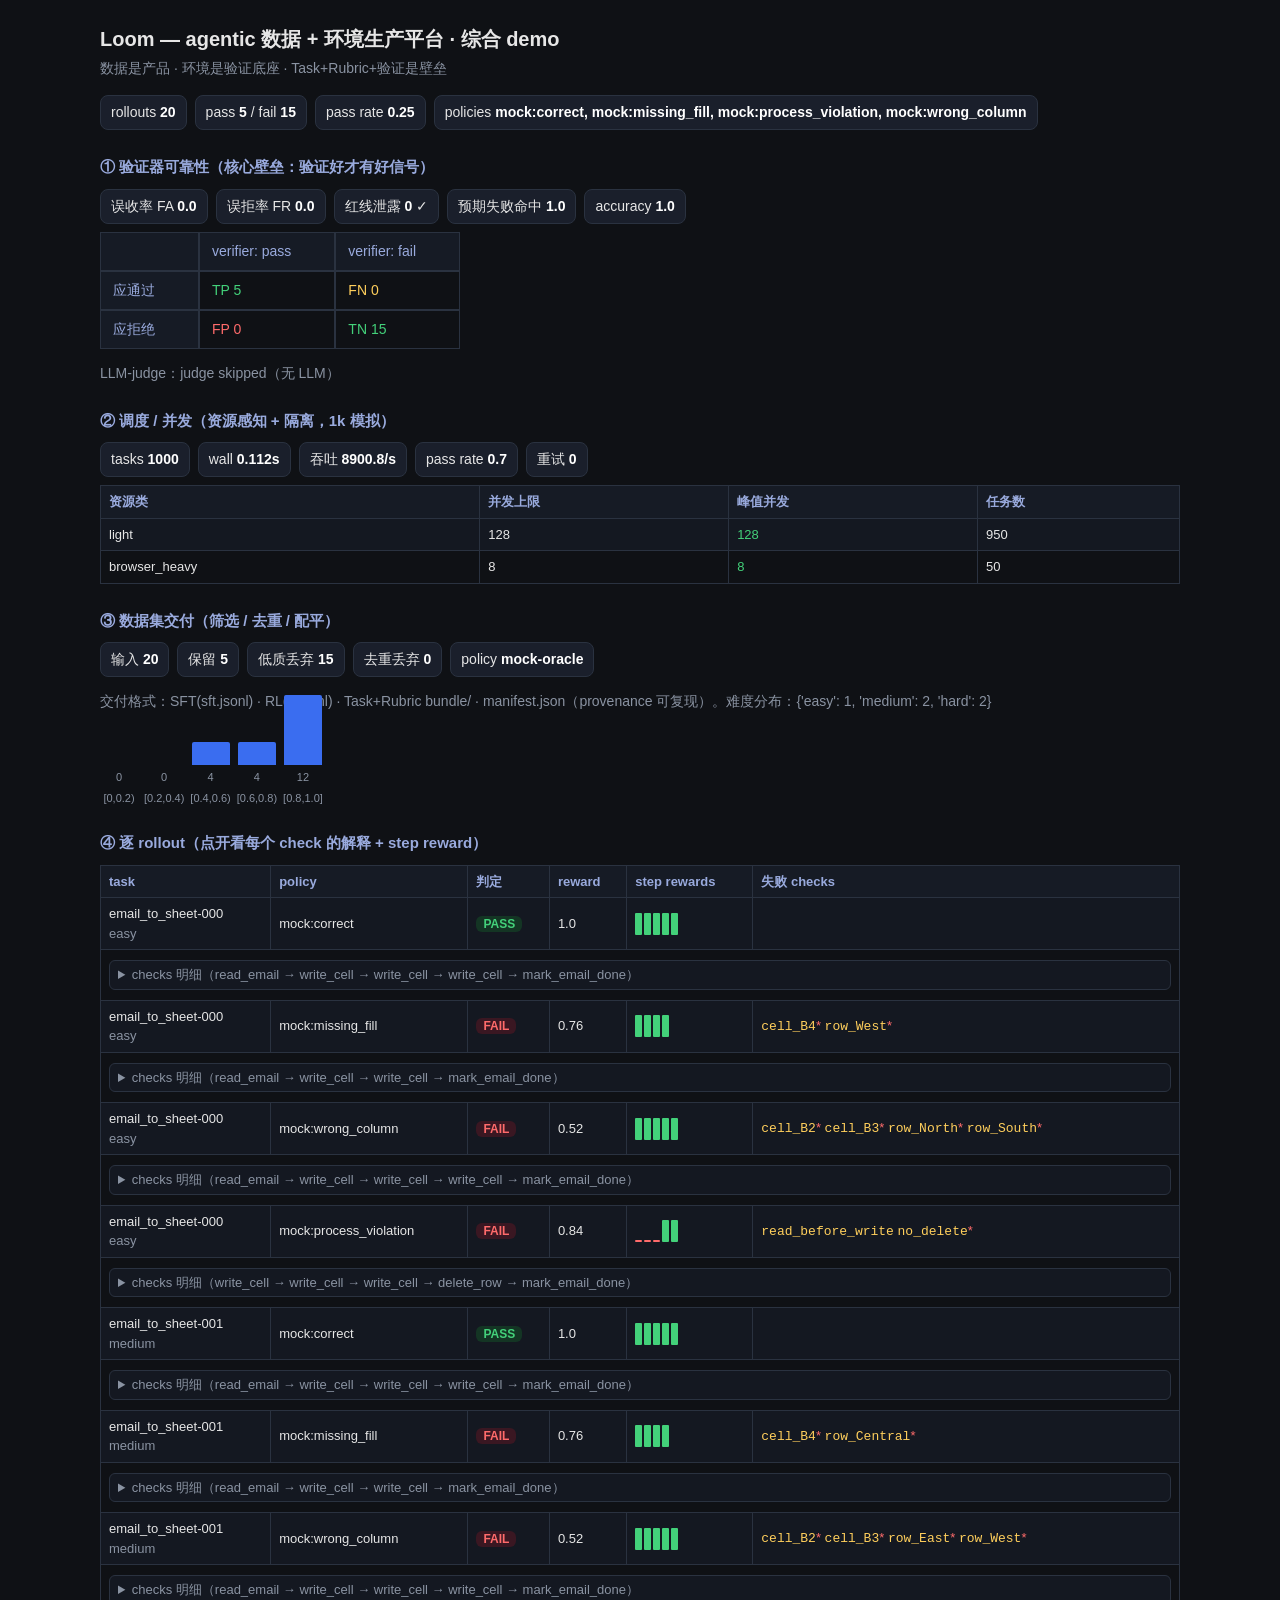
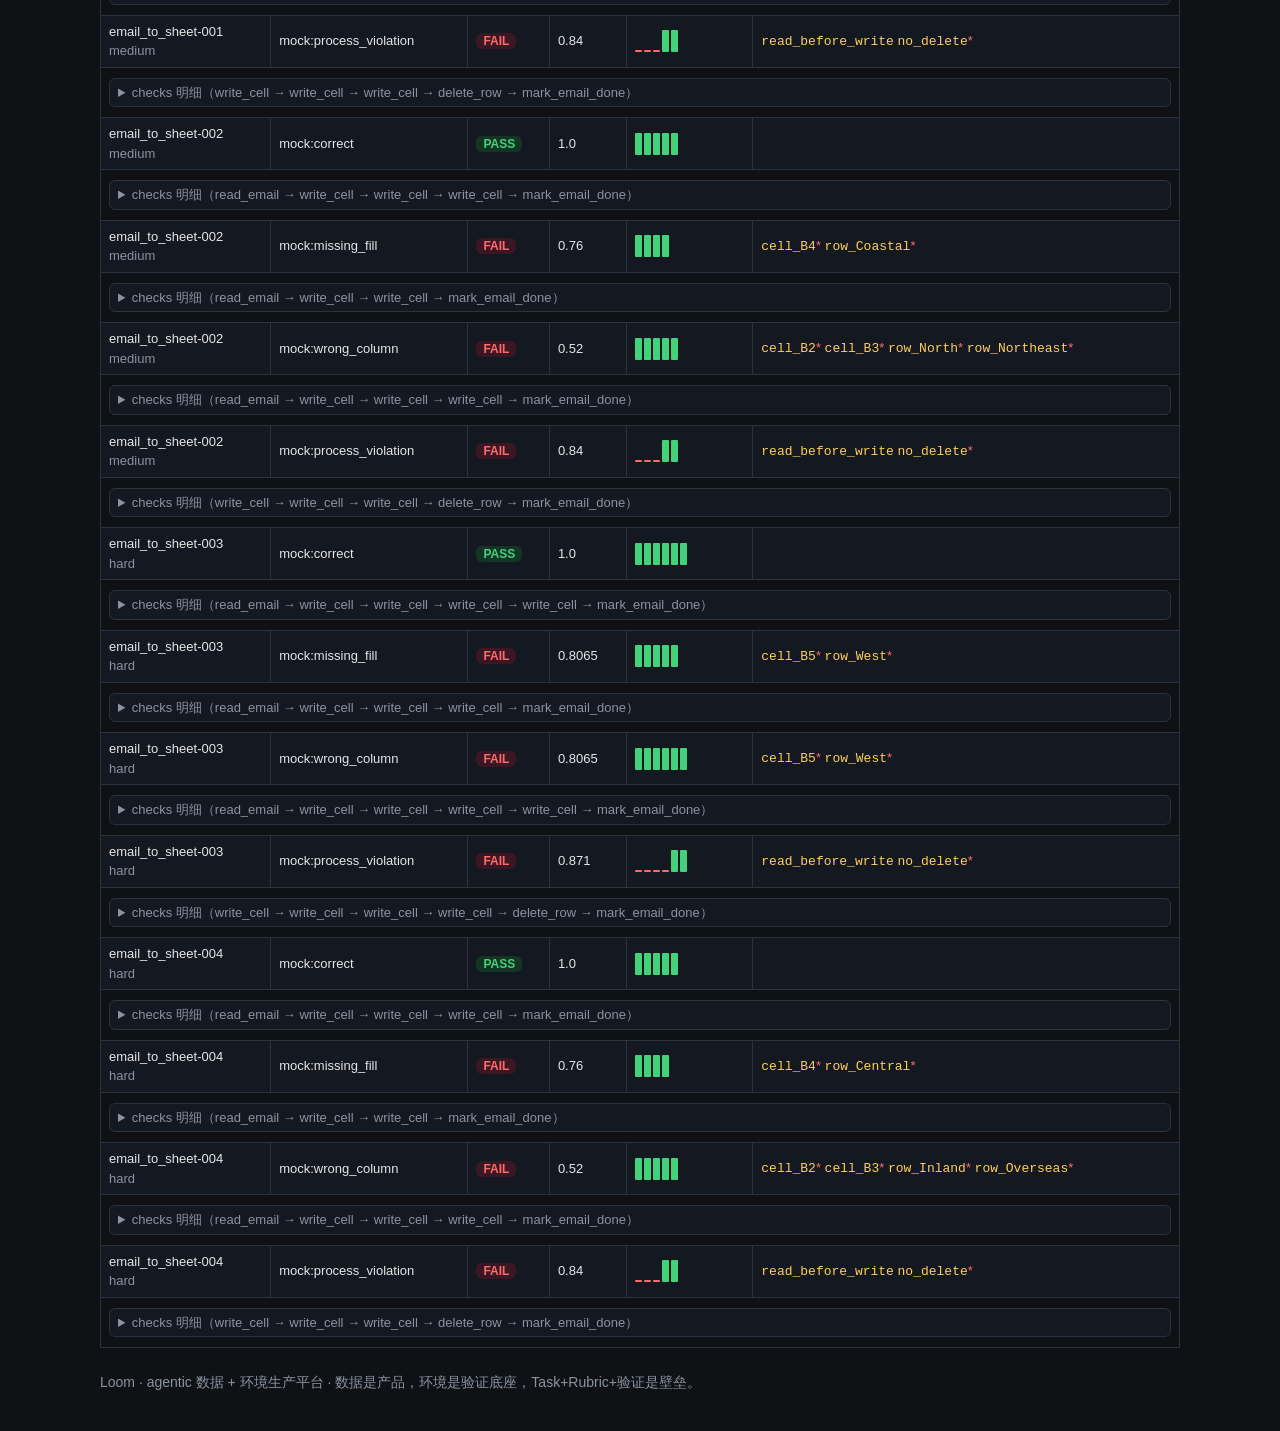
==== examples/sample-run/report.html @ 3108218c "feat(preview+docs): README(架构图+取舍) + 看板/环境截图 + sample run 产物 - README: 立场/mermaid架构/quickstart/真跑vs模" ====
<!doctype html><html lang="zh"><head><meta charset="utf-8">
<title>Loom — agentic 数据 + 环境生产平台 · 综合 demo</title>
<style>
 body{font:14px/1.5 -apple-system,Segoe UI,Roboto,Helvetica,Arial,"PingFang SC",sans-serif;margin:0;background:#0f1115;color:#e6e6e6}
 .wrap{max-width:1080px;margin:0 auto;padding:24px}
 h1{font-size:20px;margin:0 0 4px} h2{font-size:15px;margin:26px 0 10px;color:#9ad}
 .sub{color:#8a93a2;margin-bottom:16px}
 .chips{display:flex;flex-wrap:wrap;gap:8px;margin:8px 0}
 .chip{background:#1a1f2b;border:1px solid #2a3240;border-radius:8px;padding:6px 10px}
 .chip b{color:#fff} .ok{color:#43d17a} .bad{color:#ff6b6b} .warn{color:#ffcf5c}
 table{border-collapse:collapse;width:100%;font-size:13px} th,td{border:1px solid #2a3240;padding:6px 8px;text-align:left}
 th{background:#161b25;color:#9ad} tr:nth-child(even) td{background:#141821}
 .badge{padding:1px 7px;border-radius:6px;font-size:12px;font-weight:600}
 .pass{background:#143524;color:#43d17a} .fail{background:#3a1722;color:#ff6b6b}
 .bars{display:flex;gap:2px;align-items:flex-end;height:22px}
 .bar{width:7px;background:#43d17a;border-radius:1px}
 .cm{display:grid;grid-template-columns:auto auto auto;gap:0;max-width:360px}
 .cm div{border:1px solid #2a3240;padding:8px 12px} .cm .hdr{background:#161b25;color:#9ad}
 details{background:#141821;border:1px solid #2a3240;border-radius:6px;margin:4px 0;padding:4px 8px}
 summary{cursor:pointer} code{color:#ffcf5c} .mut{color:#8a93a2}
 .hist{display:flex;gap:6px;align-items:flex-end;height:80px}
 .hist .col{display:flex;flex-direction:column;align-items:center;gap:4px;font-size:11px;color:#8a93a2}
 .hist .h{width:38px;background:#3a6df0;border-radius:2px 2px 0 0}
</style></head><body><div class="wrap">
<h1>Loom — agentic 数据 + 环境生产平台 · 综合 demo</h1>
<div class="sub">数据是产品 · 环境是验证底座 · Task+Rubric+验证是壁垒</div>
<div class="chips">
 <span class="chip">rollouts <b>20</b></span>
 <span class="chip">pass <b class="ok">5</b> / fail <b class="bad">15</b></span>
 <span class="chip">pass rate <b>0.25</b></span>
 <span class="chip">policies <b>mock:correct, mock:missing_fill, mock:process_violation, mock:wrong_column</b></span>
</div>


<h2>① 验证器可靠性（核心壁垒：验证好才有好信号）</h2>
<div class="chips">
 <span class="chip">误收率 FA <b class="ok">0.0</b></span>
 <span class="chip">误拒率 FR <b class="ok">0.0</b></span>
 <span class="chip">红线泄露 <b class="ok">0</b> ✓</span>
 <span class="chip">预期失败命中 <b>1.0</b></span>
 <span class="chip">accuracy <b>1.0</b></span>
</div>
<div class="cm">
 <div class="hdr"></div><div class="hdr">verifier: pass</div><div class="hdr">verifier: fail</div>
 <div class="hdr">应通过</div><div class="ok">TP 5</div><div class="warn">FN 0</div>
 <div class="hdr">应拒绝</div><div class="bad">FP 0</div><div class="ok">TN 15</div>
</div>
<p class="mut">LLM-judge：judge skipped（无 LLM）</p>



<h2>② 调度 / 并发（资源感知 + 隔离，1k 模拟）</h2>
<div class="chips">
 <span class="chip">tasks <b>1000</b></span>
 <span class="chip">wall <b>0.112s</b></span>
 <span class="chip">吞吐 <b>8900.8/s</b></span>
 <span class="chip">pass rate <b>0.7</b></span>
 <span class="chip">重试 <b>0</b></span>
</div>
<table><tr><th>资源类</th><th>并发上限</th><th>峰值并发</th><th>任务数</th></tr>

 <tr><td>light</td><td>128</td>
 <td class="ok">128</td>
 <td>950</td></tr>

 <tr><td>browser_heavy</td><td>8</td>
 <td class="ok">8</td>
 <td>50</td></tr>
</table>



<h2>③ 数据集交付（筛选 / 去重 / 配平）</h2>
<div class="chips">
 <span class="chip">输入 <b>20</b></span>
 <span class="chip">保留 <b class="ok">5</b></span>
 <span class="chip">低质丢弃 <b>15</b></span>
 <span class="chip">去重丢弃 <b>0</b></span>
 <span class="chip">policy <b>mock-oracle</b></span>
</div>
<p class="mut">交付格式：SFT(sft.jsonl) · RL(rl.jsonl) · Task+Rubric bundle/ · manifest.json（provenance 可复现）。难度分布：{'easy': 1, 'medium': 2, 'hard': 2}</p>
<div class="hist">

 <div class="col"><div class="h" style="height:0px"></div>0<span>[0,0.2)</span></div>

 <div class="col"><div class="h" style="height:0px"></div>0<span>[0.2,0.4)</span></div>

 <div class="col"><div class="h" style="height:23px"></div>4<span>[0.4,0.6)</span></div>

 <div class="col"><div class="h" style="height:23px"></div>4<span>[0.6,0.8)</span></div>

 <div class="col"><div class="h" style="height:70px"></div>12<span>[0.8,1.0]</span></div>
</div>


<h2>④ 逐 rollout（点开看每个 check 的解释 + step reward）</h2>
<table><tr><th>task</th><th>policy</th><th>判定</th><th>reward</th><th>step rewards</th><th>失败 checks</th></tr>

<tr>
 <td>email_to_sheet-000<div class="mut">easy</div></td>
 <td>mock:correct</td>
 <td><span class="badge pass">PASS</span></td>
 <td>1.0</td>
 <td><div class="bars"><div class="bar" style="height:22px;background:#43d17a"></div><div class="bar" style="height:22px;background:#43d17a"></div><div class="bar" style="height:22px;background:#43d17a"></div><div class="bar" style="height:22px;background:#43d17a"></div><div class="bar" style="height:22px;background:#43d17a"></div></div></td>
 <td></td>
</tr>
<tr><td colspan="6"><details><summary class="mut">checks 明细（read_email → write_cell → write_cell → write_cell → mark_email_done）</summary>
 <table><tr><th>check</th><th>类型</th><th>红线</th><th>score</th><th>判定</th><th>理由</th></tr>
 <tr>
  <td><code>cell_B2</code></td><td>state/final</td>
  <td>是</td><td>1.0</td>
  <td><span class="ok">✓</span></td>
  <td class="mut">sheet!B2=120 (期望 120)</td></tr><tr>
  <td><code>cell_B3</code></td><td>state/final</td>
  <td>是</td><td>1.0</td>
  <td><span class="ok">✓</span></td>
  <td class="mut">sheet!B3=95 (期望 95)</td></tr><tr>
  <td><code>cell_B4</code></td><td>state/final</td>
  <td>是</td><td>1.0</td>
  <td><span class="ok">✓</span></td>
  <td class="mut">sheet!B4=143 (期望 143)</td></tr><tr>
  <td><code>row_North</code></td><td>state/final</td>
  <td>是</td><td>1.0</td>
  <td><span class="ok">✓</span></td>
  <td class="mut">存在行 {'Region': 'North', 'Revenue': 120} -> True（共 3 行）</td></tr><tr>
  <td><code>row_South</code></td><td>state/final</td>
  <td>是</td><td>1.0</td>
  <td><span class="ok">✓</span></td>
  <td class="mut">存在行 {'Region': 'South', 'Revenue': 95} -> True（共 3 行）</td></tr><tr>
  <td><code>row_West</code></td><td>state/final</td>
  <td>是</td><td>1.0</td>
  <td><span class="ok">✓</span></td>
  <td class="mut">存在行 {'Region': 'West', 'Revenue': 143} -> True（共 3 行）</td></tr><tr>
  <td><code>email_done</code></td><td>state/final</td>
  <td></td><td>1.0</td>
  <td><span class="ok">✓</span></td>
  <td class="mut">email.status='done' (期望 'done')</td></tr><tr>
  <td><code>read_before_write</code></td><td>process/step</td>
  <td></td><td>1.0</td>
  <td><span class="ok">✓</span></td>
  <td class="mut">每次 write_cell 前需先 read_email；3 次调用，通过 3/3</td></tr><tr>
  <td><code>no_delete</code></td><td>process/trajectory</td>
  <td>是</td><td>1.0</td>
  <td><span class="ok">✓</span></td>
  <td class="mut">禁用动作 ['delete_row'] 未出现 -> True</td></tr><tr>
  <td><code>step_budget</code></td><td>process/trajectory</td>
  <td></td><td>1.0</td>
  <td><span class="ok">✓</span></td>
  <td class="mut">步数 5 <= 15 -> True</td></tr><tr>
  <td><code>faithful</code></td><td>judge/trajectory</td>
  <td></td><td>0.0</td>
  <td><span class="mut">skip</span></td>
  <td class="mut">judge skipped（未配置 LLM_API_KEY）</td></tr>
 </table></details></td></tr>

<tr>
 <td>email_to_sheet-000<div class="mut">easy</div></td>
 <td>mock:missing_fill</td>
 <td><span class="badge fail">FAIL</span></td>
 <td>0.76</td>
 <td><div class="bars"><div class="bar" style="height:22px;background:#43d17a"></div><div class="bar" style="height:22px;background:#43d17a"></div><div class="bar" style="height:22px;background:#43d17a"></div><div class="bar" style="height:22px;background:#43d17a"></div></div></td>
 <td><code>cell_B4</code><span class="bad">*</span> <code>row_West</code><span class="bad">*</span> </td>
</tr>
<tr><td colspan="6"><details><summary class="mut">checks 明细（read_email → write_cell → write_cell → mark_email_done）</summary>
 <table><tr><th>check</th><th>类型</th><th>红线</th><th>score</th><th>判定</th><th>理由</th></tr>
 <tr>
  <td><code>cell_B2</code></td><td>state/final</td>
  <td>是</td><td>1.0</td>
  <td><span class="ok">✓</span></td>
  <td class="mut">sheet!B2=120 (期望 120)</td></tr><tr>
  <td><code>cell_B3</code></td><td>state/final</td>
  <td>是</td><td>1.0</td>
  <td><span class="ok">✓</span></td>
  <td class="mut">sheet!B3=95 (期望 95)</td></tr><tr>
  <td><code>cell_B4</code></td><td>state/final</td>
  <td>是</td><td>0.0</td>
  <td><span class="bad">✗</span></td>
  <td class="mut">sheet!B4=None (期望 143)</td></tr><tr>
  <td><code>row_North</code></td><td>state/final</td>
  <td>是</td><td>1.0</td>
  <td><span class="ok">✓</span></td>
  <td class="mut">存在行 {'Region': 'North', 'Revenue': 120} -> True（共 3 行）</td></tr><tr>
  <td><code>row_South</code></td><td>state/final</td>
  <td>是</td><td>1.0</td>
  <td><span class="ok">✓</span></td>
  <td class="mut">存在行 {'Region': 'South', 'Revenue': 95} -> True（共 3 行）</td></tr><tr>
  <td><code>row_West</code></td><td>state/final</td>
  <td>是</td><td>0.0</td>
  <td><span class="bad">✗</span></td>
  <td class="mut">存在行 {'Region': 'West', 'Revenue': 143} -> False（共 3 行）</td></tr><tr>
  <td><code>email_done</code></td><td>state/final</td>
  <td></td><td>1.0</td>
  <td><span class="ok">✓</span></td>
  <td class="mut">email.status='done' (期望 'done')</td></tr><tr>
  <td><code>read_before_write</code></td><td>process/step</td>
  <td></td><td>1.0</td>
  <td><span class="ok">✓</span></td>
  <td class="mut">每次 write_cell 前需先 read_email；2 次调用，通过 2/2</td></tr><tr>
  <td><code>no_delete</code></td><td>process/trajectory</td>
  <td>是</td><td>1.0</td>
  <td><span class="ok">✓</span></td>
  <td class="mut">禁用动作 ['delete_row'] 未出现 -> True</td></tr><tr>
  <td><code>step_budget</code></td><td>process/trajectory</td>
  <td></td><td>1.0</td>
  <td><span class="ok">✓</span></td>
  <td class="mut">步数 4 <= 15 -> True</td></tr><tr>
  <td><code>faithful</code></td><td>judge/trajectory</td>
  <td></td><td>0.0</td>
  <td><span class="mut">skip</span></td>
  <td class="mut">judge skipped（未配置 LLM_API_KEY）</td></tr>
 </table></details></td></tr>

<tr>
 <td>email_to_sheet-000<div class="mut">easy</div></td>
 <td>mock:wrong_column</td>
 <td><span class="badge fail">FAIL</span></td>
 <td>0.52</td>
 <td><div class="bars"><div class="bar" style="height:22px;background:#43d17a"></div><div class="bar" style="height:22px;background:#43d17a"></div><div class="bar" style="height:22px;background:#43d17a"></div><div class="bar" style="height:22px;background:#43d17a"></div><div class="bar" style="height:22px;background:#43d17a"></div></div></td>
 <td><code>cell_B2</code><span class="bad">*</span> <code>cell_B3</code><span class="bad">*</span> <code>row_North</code><span class="bad">*</span> <code>row_South</code><span class="bad">*</span> </td>
</tr>
<tr><td colspan="6"><details><summary class="mut">checks 明细（read_email → write_cell → write_cell → write_cell → mark_email_done）</summary>
 <table><tr><th>check</th><th>类型</th><th>红线</th><th>score</th><th>判定</th><th>理由</th></tr>
 <tr>
  <td><code>cell_B2</code></td><td>state/final</td>
  <td>是</td><td>0.0</td>
  <td><span class="bad">✗</span></td>
  <td class="mut">sheet!B2=95 (期望 120)</td></tr><tr>
  <td><code>cell_B3</code></td><td>state/final</td>
  <td>是</td><td>0.0</td>
  <td><span class="bad">✗</span></td>
  <td class="mut">sheet!B3=120 (期望 95)</td></tr><tr>
  <td><code>cell_B4</code></td><td>state/final</td>
  <td>是</td><td>1.0</td>
  <td><span class="ok">✓</span></td>
  <td class="mut">sheet!B4=143 (期望 143)</td></tr><tr>
  <td><code>row_North</code></td><td>state/final</td>
  <td>是</td><td>0.0</td>
  <td><span class="bad">✗</span></td>
  <td class="mut">存在行 {'Region': 'North', 'Revenue': 120} -> False（共 3 行）</td></tr><tr>
  <td><code>row_South</code></td><td>state/final</td>
  <td>是</td><td>0.0</td>
  <td><span class="bad">✗</span></td>
  <td class="mut">存在行 {'Region': 'South', 'Revenue': 95} -> False（共 3 行）</td></tr><tr>
  <td><code>row_West</code></td><td>state/final</td>
  <td>是</td><td>1.0</td>
  <td><span class="ok">✓</span></td>
  <td class="mut">存在行 {'Region': 'West', 'Revenue': 143} -> True（共 3 行）</td></tr><tr>
  <td><code>email_done</code></td><td>state/final</td>
  <td></td><td>1.0</td>
  <td><span class="ok">✓</span></td>
  <td class="mut">email.status='done' (期望 'done')</td></tr><tr>
  <td><code>read_before_write</code></td><td>process/step</td>
  <td></td><td>1.0</td>
  <td><span class="ok">✓</span></td>
  <td class="mut">每次 write_cell 前需先 read_email；3 次调用，通过 3/3</td></tr><tr>
  <td><code>no_delete</code></td><td>process/trajectory</td>
  <td>是</td><td>1.0</td>
  <td><span class="ok">✓</span></td>
  <td class="mut">禁用动作 ['delete_row'] 未出现 -> True</td></tr><tr>
  <td><code>step_budget</code></td><td>process/trajectory</td>
  <td></td><td>1.0</td>
  <td><span class="ok">✓</span></td>
  <td class="mut">步数 5 <= 15 -> True</td></tr><tr>
  <td><code>faithful</code></td><td>judge/trajectory</td>
  <td></td><td>0.0</td>
  <td><span class="mut">skip</span></td>
  <td class="mut">judge skipped（未配置 LLM_API_KEY）</td></tr>
 </table></details></td></tr>

<tr>
 <td>email_to_sheet-000<div class="mut">easy</div></td>
 <td>mock:process_violation</td>
 <td><span class="badge fail">FAIL</span></td>
 <td>0.84</td>
 <td><div class="bars"><div class="bar" style="height:2px;background:#ff6b6b"></div><div class="bar" style="height:2px;background:#ff6b6b"></div><div class="bar" style="height:2px;background:#ff6b6b"></div><div class="bar" style="height:22px;background:#43d17a"></div><div class="bar" style="height:22px;background:#43d17a"></div></div></td>
 <td><code>read_before_write</code> <code>no_delete</code><span class="bad">*</span> </td>
</tr>
<tr><td colspan="6"><details><summary class="mut">checks 明细（write_cell → write_cell → write_cell → delete_row → mark_email_done）</summary>
 <table><tr><th>check</th><th>类型</th><th>红线</th><th>score</th><th>判定</th><th>理由</th></tr>
 <tr>
  <td><code>cell_B2</code></td><td>state/final</td>
  <td>是</td><td>1.0</td>
  <td><span class="ok">✓</span></td>
  <td class="mut">sheet!B2=120 (期望 120)</td></tr><tr>
  <td><code>cell_B3</code></td><td>state/final</td>
  <td>是</td><td>1.0</td>
  <td><span class="ok">✓</span></td>
  <td class="mut">sheet!B3=95 (期望 95)</td></tr><tr>
  <td><code>cell_B4</code></td><td>state/final</td>
  <td>是</td><td>1.0</td>
  <td><span class="ok">✓</span></td>
  <td class="mut">sheet!B4=143 (期望 143)</td></tr><tr>
  <td><code>row_North</code></td><td>state/final</td>
  <td>是</td><td>1.0</td>
  <td><span class="ok">✓</span></td>
  <td class="mut">存在行 {'Region': 'North', 'Revenue': 120} -> True（共 3 行）</td></tr><tr>
  <td><code>row_South</code></td><td>state/final</td>
  <td>是</td><td>1.0</td>
  <td><span class="ok">✓</span></td>
  <td class="mut">存在行 {'Region': 'South', 'Revenue': 95} -> True（共 3 行）</td></tr><tr>
  <td><code>row_West</code></td><td>state/final</td>
  <td>是</td><td>1.0</td>
  <td><span class="ok">✓</span></td>
  <td class="mut">存在行 {'Region': 'West', 'Revenue': 143} -> True（共 3 行）</td></tr><tr>
  <td><code>email_done</code></td><td>state/final</td>
  <td></td><td>1.0</td>
  <td><span class="ok">✓</span></td>
  <td class="mut">email.status='done' (期望 'done')</td></tr><tr>
  <td><code>read_before_write</code></td><td>process/step</td>
  <td></td><td>0.0</td>
  <td><span class="bad">✗</span></td>
  <td class="mut">每次 write_cell 前需先 read_email；3 次调用，通过 0/3</td></tr><tr>
  <td><code>no_delete</code></td><td>process/trajectory</td>
  <td>是</td><td>0.0</td>
  <td><span class="bad">✗</span></td>
  <td class="mut">禁用动作 ['delete_row'] 未出现 -> False；命中 ['delete_row']</td></tr><tr>
  <td><code>step_budget</code></td><td>process/trajectory</td>
  <td></td><td>1.0</td>
  <td><span class="ok">✓</span></td>
  <td class="mut">步数 5 <= 15 -> True</td></tr><tr>
  <td><code>faithful</code></td><td>judge/trajectory</td>
  <td></td><td>0.0</td>
  <td><span class="mut">skip</span></td>
  <td class="mut">judge skipped（未配置 LLM_API_KEY）</td></tr>
 </table></details></td></tr>

<tr>
 <td>email_to_sheet-001<div class="mut">medium</div></td>
 <td>mock:correct</td>
 <td><span class="badge pass">PASS</span></td>
 <td>1.0</td>
 <td><div class="bars"><div class="bar" style="height:22px;background:#43d17a"></div><div class="bar" style="height:22px;background:#43d17a"></div><div class="bar" style="height:22px;background:#43d17a"></div><div class="bar" style="height:22px;background:#43d17a"></div><div class="bar" style="height:22px;background:#43d17a"></div></div></td>
 <td></td>
</tr>
<tr><td colspan="6"><details><summary class="mut">checks 明细（read_email → write_cell → write_cell → write_cell → mark_email_done）</summary>
 <table><tr><th>check</th><th>类型</th><th>红线</th><th>score</th><th>判定</th><th>理由</th></tr>
 <tr>
  <td><code>cell_B2</code></td><td>state/final</td>
  <td>是</td><td>1.0</td>
  <td><span class="ok">✓</span></td>
  <td class="mut">sheet!B2=88 (期望 88)</td></tr><tr>
  <td><code>cell_B3</code></td><td>state/final</td>
  <td>是</td><td>1.0</td>
  <td><span class="ok">✓</span></td>
  <td class="mut">sheet!B3=156 (期望 156)</td></tr><tr>
  <td><code>cell_B4</code></td><td>state/final</td>
  <td>是</td><td>1.0</td>
  <td><span class="ok">✓</span></td>
  <td class="mut">sheet!B4=102 (期望 102)</td></tr><tr>
  <td><code>row_East</code></td><td>state/final</td>
  <td>是</td><td>1.0</td>
  <td><span class="ok">✓</span></td>
  <td class="mut">存在行 {'Region': 'East', 'Revenue': 88} -> True（共 3 行）</td></tr><tr>
  <td><code>row_West</code></td><td>state/final</td>
  <td>是</td><td>1.0</td>
  <td><span class="ok">✓</span></td>
  <td class="mut">存在行 {'Region': 'West', 'Revenue': 156} -> True（共 3 行）</td></tr><tr>
  <td><code>row_Central</code></td><td>state/final</td>
  <td>是</td><td>1.0</td>
  <td><span class="ok">✓</span></td>
  <td class="mut">存在行 {'Region': 'Central', 'Revenue': 102} -> True（共 3 行）</td></tr><tr>
  <td><code>email_done</code></td><td>state/final</td>
  <td></td><td>1.0</td>
  <td><span class="ok">✓</span></td>
  <td class="mut">email.status='done' (期望 'done')</td></tr><tr>
  <td><code>read_before_write</code></td><td>process/step</td>
  <td></td><td>1.0</td>
  <td><span class="ok">✓</span></td>
  <td class="mut">每次 write_cell 前需先 read_email；3 次调用，通过 3/3</td></tr><tr>
  <td><code>no_delete</code></td><td>process/trajectory</td>
  <td>是</td><td>1.0</td>
  <td><span class="ok">✓</span></td>
  <td class="mut">禁用动作 ['delete_row'] 未出现 -> True</td></tr><tr>
  <td><code>step_budget</code></td><td>process/trajectory</td>
  <td></td><td>1.0</td>
  <td><span class="ok">✓</span></td>
  <td class="mut">步数 5 <= 15 -> True</td></tr><tr>
  <td><code>faithful</code></td><td>judge/trajectory</td>
  <td></td><td>0.0</td>
  <td><span class="mut">skip</span></td>
  <td class="mut">judge skipped（未配置 LLM_API_KEY）</td></tr>
 </table></details></td></tr>

<tr>
 <td>email_to_sheet-001<div class="mut">medium</div></td>
 <td>mock:missing_fill</td>
 <td><span class="badge fail">FAIL</span></td>
 <td>0.76</td>
 <td><div class="bars"><div class="bar" style="height:22px;background:#43d17a"></div><div class="bar" style="height:22px;background:#43d17a"></div><div class="bar" style="height:22px;background:#43d17a"></div><div class="bar" style="height:22px;background:#43d17a"></div></div></td>
 <td><code>cell_B4</code><span class="bad">*</span> <code>row_Central</code><span class="bad">*</span> </td>
</tr>
<tr><td colspan="6"><details><summary class="mut">checks 明细（read_email → write_cell → write_cell → mark_email_done）</summary>
 <table><tr><th>check</th><th>类型</th><th>红线</th><th>score</th><th>判定</th><th>理由</th></tr>
 <tr>
  <td><code>cell_B2</code></td><td>state/final</td>
  <td>是</td><td>1.0</td>
  <td><span class="ok">✓</span></td>
  <td class="mut">sheet!B2=88 (期望 88)</td></tr><tr>
  <td><code>cell_B3</code></td><td>state/final</td>
  <td>是</td><td>1.0</td>
  <td><span class="ok">✓</span></td>
  <td class="mut">sheet!B3=156 (期望 156)</td></tr><tr>
  <td><code>cell_B4</code></td><td>state/final</td>
  <td>是</td><td>0.0</td>
  <td><span class="bad">✗</span></td>
  <td class="mut">sheet!B4=None (期望 102)</td></tr><tr>
  <td><code>row_East</code></td><td>state/final</td>
  <td>是</td><td>1.0</td>
  <td><span class="ok">✓</span></td>
  <td class="mut">存在行 {'Region': 'East', 'Revenue': 88} -> True（共 3 行）</td></tr><tr>
  <td><code>row_West</code></td><td>state/final</td>
  <td>是</td><td>1.0</td>
  <td><span class="ok">✓</span></td>
  <td class="mut">存在行 {'Region': 'West', 'Revenue': 156} -> True（共 3 行）</td></tr><tr>
  <td><code>row_Central</code></td><td>state/final</td>
  <td>是</td><td>0.0</td>
  <td><span class="bad">✗</span></td>
  <td class="mut">存在行 {'Region': 'Central', 'Revenue': 102} -> False（共 3 行）</td></tr><tr>
  <td><code>email_done</code></td><td>state/final</td>
  <td></td><td>1.0</td>
  <td><span class="ok">✓</span></td>
  <td class="mut">email.status='done' (期望 'done')</td></tr><tr>
  <td><code>read_before_write</code></td><td>process/step</td>
  <td></td><td>1.0</td>
  <td><span class="ok">✓</span></td>
  <td class="mut">每次 write_cell 前需先 read_email；2 次调用，通过 2/2</td></tr><tr>
  <td><code>no_delete</code></td><td>process/trajectory</td>
  <td>是</td><td>1.0</td>
  <td><span class="ok">✓</span></td>
  <td class="mut">禁用动作 ['delete_row'] 未出现 -> True</td></tr><tr>
  <td><code>step_budget</code></td><td>process/trajectory</td>
  <td></td><td>1.0</td>
  <td><span class="ok">✓</span></td>
  <td class="mut">步数 4 <= 15 -> True</td></tr><tr>
  <td><code>faithful</code></td><td>judge/trajectory</td>
  <td></td><td>0.0</td>
  <td><span class="mut">skip</span></td>
  <td class="mut">judge skipped（未配置 LLM_API_KEY）</td></tr>
 </table></details></td></tr>

<tr>
 <td>email_to_sheet-001<div class="mut">medium</div></td>
 <td>mock:wrong_column</td>
 <td><span class="badge fail">FAIL</span></td>
 <td>0.52</td>
 <td><div class="bars"><div class="bar" style="height:22px;background:#43d17a"></div><div class="bar" style="height:22px;background:#43d17a"></div><div class="bar" style="height:22px;background:#43d17a"></div><div class="bar" style="height:22px;background:#43d17a"></div><div class="bar" style="height:22px;background:#43d17a"></div></div></td>
 <td><code>cell_B2</code><span class="bad">*</span> <code>cell_B3</code><span class="bad">*</span> <code>row_East</code><span class="bad">*</span> <code>row_West</code><span class="bad">*</span> </td>
</tr>
<tr><td colspan="6"><details><summary class="mut">checks 明细（read_email → write_cell → write_cell → write_cell → mark_email_done）</summary>
 <table><tr><th>check</th><th>类型</th><th>红线</th><th>score</th><th>判定</th><th>理由</th></tr>
 <tr>
  <td><code>cell_B2</code></td><td>state/final</td>
  <td>是</td><td>0.0</td>
  <td><span class="bad">✗</span></td>
  <td class="mut">sheet!B2=156 (期望 88)</td></tr><tr>
  <td><code>cell_B3</code></td><td>state/final</td>
  <td>是</td><td>0.0</td>
  <td><span class="bad">✗</span></td>
  <td class="mut">sheet!B3=88 (期望 156)</td></tr><tr>
  <td><code>cell_B4</code></td><td>state/final</td>
  <td>是</td><td>1.0</td>
  <td><span class="ok">✓</span></td>
  <td class="mut">sheet!B4=102 (期望 102)</td></tr><tr>
  <td><code>row_East</code></td><td>state/final</td>
  <td>是</td><td>0.0</td>
  <td><span class="bad">✗</span></td>
  <td class="mut">存在行 {'Region': 'East', 'Revenue': 88} -> False（共 3 行）</td></tr><tr>
  <td><code>row_West</code></td><td>state/final</td>
  <td>是</td><td>0.0</td>
  <td><span class="bad">✗</span></td>
  <td class="mut">存在行 {'Region': 'West', 'Revenue': 156} -> False（共 3 行）</td></tr><tr>
  <td><code>row_Central</code></td><td>state/final</td>
  <td>是</td><td>1.0</td>
  <td><span class="ok">✓</span></td>
  <td class="mut">存在行 {'Region': 'Central', 'Revenue': 102} -> True（共 3 行）</td></tr><tr>
  <td><code>email_done</code></td><td>state/final</td>
  <td></td><td>1.0</td>
  <td><span class="ok">✓</span></td>
  <td class="mut">email.status='done' (期望 'done')</td></tr><tr>
  <td><code>read_before_write</code></td><td>process/step</td>
  <td></td><td>1.0</td>
  <td><span class="ok">✓</span></td>
  <td class="mut">每次 write_cell 前需先 read_email；3 次调用，通过 3/3</td></tr><tr>
  <td><code>no_delete</code></td><td>process/trajectory</td>
  <td>是</td><td>1.0</td>
  <td><span class="ok">✓</span></td>
  <td class="mut">禁用动作 ['delete_row'] 未出现 -> True</td></tr><tr>
  <td><code>step_budget</code></td><td>process/trajectory</td>
  <td></td><td>1.0</td>
  <td><span class="ok">✓</span></td>
  <td class="mut">步数 5 <= 15 -> True</td></tr><tr>
  <td><code>faithful</code></td><td>judge/trajectory</td>
  <td></td><td>0.0</td>
  <td><span class="mut">skip</span></td>
  <td class="mut">judge skipped（未配置 LLM_API_KEY）</td></tr>
 </table></details></td></tr>

<tr>
 <td>email_to_sheet-001<div class="mut">medium</div></td>
 <td>mock:process_violation</td>
 <td><span class="badge fail">FAIL</span></td>
 <td>0.84</td>
 <td><div class="bars"><div class="bar" style="height:2px;background:#ff6b6b"></div><div class="bar" style="height:2px;background:#ff6b6b"></div><div class="bar" style="height:2px;background:#ff6b6b"></div><div class="bar" style="height:22px;background:#43d17a"></div><div class="bar" style="height:22px;background:#43d17a"></div></div></td>
 <td><code>read_before_write</code> <code>no_delete</code><span class="bad">*</span> </td>
</tr>
<tr><td colspan="6"><details><summary class="mut">checks 明细（write_cell → write_cell → write_cell → delete_row → mark_email_done）</summary>
 <table><tr><th>check</th><th>类型</th><th>红线</th><th>score</th><th>判定</th><th>理由</th></tr>
 <tr>
  <td><code>cell_B2</code></td><td>state/final</td>
  <td>是</td><td>1.0</td>
  <td><span class="ok">✓</span></td>
  <td class="mut">sheet!B2=88 (期望 88)</td></tr><tr>
  <td><code>cell_B3</code></td><td>state/final</td>
  <td>是</td><td>1.0</td>
  <td><span class="ok">✓</span></td>
  <td class="mut">sheet!B3=156 (期望 156)</td></tr><tr>
  <td><code>cell_B4</code></td><td>state/final</td>
  <td>是</td><td>1.0</td>
  <td><span class="ok">✓</span></td>
  <td class="mut">sheet!B4=102 (期望 102)</td></tr><tr>
  <td><code>row_East</code></td><td>state/final</td>
  <td>是</td><td>1.0</td>
  <td><span class="ok">✓</span></td>
  <td class="mut">存在行 {'Region': 'East', 'Revenue': 88} -> True（共 3 行）</td></tr><tr>
  <td><code>row_West</code></td><td>state/final</td>
  <td>是</td><td>1.0</td>
  <td><span class="ok">✓</span></td>
  <td class="mut">存在行 {'Region': 'West', 'Revenue': 156} -> True（共 3 行）</td></tr><tr>
  <td><code>row_Central</code></td><td>state/final</td>
  <td>是</td><td>1.0</td>
  <td><span class="ok">✓</span></td>
  <td class="mut">存在行 {'Region': 'Central', 'Revenue': 102} -> True（共 3 行）</td></tr><tr>
  <td><code>email_done</code></td><td>state/final</td>
  <td></td><td>1.0</td>
  <td><span class="ok">✓</span></td>
  <td class="mut">email.status='done' (期望 'done')</td></tr><tr>
  <td><code>read_before_write</code></td><td>process/step</td>
  <td></td><td>0.0</td>
  <td><span class="bad">✗</span></td>
  <td class="mut">每次 write_cell 前需先 read_email；3 次调用，通过 0/3</td></tr><tr>
  <td><code>no_delete</code></td><td>process/trajectory</td>
  <td>是</td><td>0.0</td>
  <td><span class="bad">✗</span></td>
  <td class="mut">禁用动作 ['delete_row'] 未出现 -> False；命中 ['delete_row']</td></tr><tr>
  <td><code>step_budget</code></td><td>process/trajectory</td>
  <td></td><td>1.0</td>
  <td><span class="ok">✓</span></td>
  <td class="mut">步数 5 <= 15 -> True</td></tr><tr>
  <td><code>faithful</code></td><td>judge/trajectory</td>
  <td></td><td>0.0</td>
  <td><span class="mut">skip</span></td>
  <td class="mut">judge skipped（未配置 LLM_API_KEY）</td></tr>
 </table></details></td></tr>

<tr>
 <td>email_to_sheet-002<div class="mut">medium</div></td>
 <td>mock:correct</td>
 <td><span class="badge pass">PASS</span></td>
 <td>1.0</td>
 <td><div class="bars"><div class="bar" style="height:22px;background:#43d17a"></div><div class="bar" style="height:22px;background:#43d17a"></div><div class="bar" style="height:22px;background:#43d17a"></div><div class="bar" style="height:22px;background:#43d17a"></div><div class="bar" style="height:22px;background:#43d17a"></div></div></td>
 <td></td>
</tr>
<tr><td colspan="6"><details><summary class="mut">checks 明细（read_email → write_cell → write_cell → write_cell → mark_email_done）</summary>
 <table><tr><th>check</th><th>类型</th><th>红线</th><th>score</th><th>判定</th><th>理由</th></tr>
 <tr>
  <td><code>cell_B2</code></td><td>state/final</td>
  <td>是</td><td>1.0</td>
  <td><span class="ok">✓</span></td>
  <td class="mut">sheet!B2=200 (期望 200)</td></tr><tr>
  <td><code>cell_B3</code></td><td>state/final</td>
  <td>是</td><td>1.0</td>
  <td><span class="ok">✓</span></td>
  <td class="mut">sheet!B3=77 (期望 77)</td></tr><tr>
  <td><code>cell_B4</code></td><td>state/final</td>
  <td>是</td><td>1.0</td>
  <td><span class="ok">✓</span></td>
  <td class="mut">sheet!B4=134 (期望 134)</td></tr><tr>
  <td><code>row_North</code></td><td>state/final</td>
  <td>是</td><td>1.0</td>
  <td><span class="ok">✓</span></td>
  <td class="mut">存在行 {'Region': 'North', 'Revenue': 200} -> True（共 3 行）</td></tr><tr>
  <td><code>row_Northeast</code></td><td>state/final</td>
  <td>是</td><td>1.0</td>
  <td><span class="ok">✓</span></td>
  <td class="mut">存在行 {'Region': 'Northeast', 'Revenue': 77} -> True（共 3 行）</td></tr><tr>
  <td><code>row_Coastal</code></td><td>state/final</td>
  <td>是</td><td>1.0</td>
  <td><span class="ok">✓</span></td>
  <td class="mut">存在行 {'Region': 'Coastal', 'Revenue': 134} -> True（共 3 行）</td></tr><tr>
  <td><code>email_done</code></td><td>state/final</td>
  <td></td><td>1.0</td>
  <td><span class="ok">✓</span></td>
  <td class="mut">email.status='done' (期望 'done')</td></tr><tr>
  <td><code>read_before_write</code></td><td>process/step</td>
  <td></td><td>1.0</td>
  <td><span class="ok">✓</span></td>
  <td class="mut">每次 write_cell 前需先 read_email；3 次调用，通过 3/3</td></tr><tr>
  <td><code>no_delete</code></td><td>process/trajectory</td>
  <td>是</td><td>1.0</td>
  <td><span class="ok">✓</span></td>
  <td class="mut">禁用动作 ['delete_row'] 未出现 -> True</td></tr><tr>
  <td><code>step_budget</code></td><td>process/trajectory</td>
  <td></td><td>1.0</td>
  <td><span class="ok">✓</span></td>
  <td class="mut">步数 5 <= 15 -> True</td></tr><tr>
  <td><code>faithful</code></td><td>judge/trajectory</td>
  <td></td><td>0.0</td>
  <td><span class="mut">skip</span></td>
  <td class="mut">judge skipped（未配置 LLM_API_KEY）</td></tr>
 </table></details></td></tr>

<tr>
 <td>email_to_sheet-002<div class="mut">medium</div></td>
 <td>mock:missing_fill</td>
 <td><span class="badge fail">FAIL</span></td>
 <td>0.76</td>
 <td><div class="bars"><div class="bar" style="height:22px;background:#43d17a"></div><div class="bar" style="height:22px;background:#43d17a"></div><div class="bar" style="height:22px;background:#43d17a"></div><div class="bar" style="height:22px;background:#43d17a"></div></div></td>
 <td><code>cell_B4</code><span class="bad">*</span> <code>row_Coastal</code><span class="bad">*</span> </td>
</tr>
<tr><td colspan="6"><details><summary class="mut">checks 明细（read_email → write_cell → write_cell → mark_email_done）</summary>
 <table><tr><th>check</th><th>类型</th><th>红线</th><th>score</th><th>判定</th><th>理由</th></tr>
 <tr>
  <td><code>cell_B2</code></td><td>state/final</td>
  <td>是</td><td>1.0</td>
  <td><span class="ok">✓</span></td>
  <td class="mut">sheet!B2=200 (期望 200)</td></tr><tr>
  <td><code>cell_B3</code></td><td>state/final</td>
  <td>是</td><td>1.0</td>
  <td><span class="ok">✓</span></td>
  <td class="mut">sheet!B3=77 (期望 77)</td></tr><tr>
  <td><code>cell_B4</code></td><td>state/final</td>
  <td>是</td><td>0.0</td>
  <td><span class="bad">✗</span></td>
  <td class="mut">sheet!B4=None (期望 134)</td></tr><tr>
  <td><code>row_North</code></td><td>state/final</td>
  <td>是</td><td>1.0</td>
  <td><span class="ok">✓</span></td>
  <td class="mut">存在行 {'Region': 'North', 'Revenue': 200} -> True（共 3 行）</td></tr><tr>
  <td><code>row_Northeast</code></td><td>state/final</td>
  <td>是</td><td>1.0</td>
  <td><span class="ok">✓</span></td>
  <td class="mut">存在行 {'Region': 'Northeast', 'Revenue': 77} -> True（共 3 行）</td></tr><tr>
  <td><code>row_Coastal</code></td><td>state/final</td>
  <td>是</td><td>0.0</td>
  <td><span class="bad">✗</span></td>
  <td class="mut">存在行 {'Region': 'Coastal', 'Revenue': 134} -> False（共 3 行）</td></tr><tr>
  <td><code>email_done</code></td><td>state/final</td>
  <td></td><td>1.0</td>
  <td><span class="ok">✓</span></td>
  <td class="mut">email.status='done' (期望 'done')</td></tr><tr>
  <td><code>read_before_write</code></td><td>process/step</td>
  <td></td><td>1.0</td>
  <td><span class="ok">✓</span></td>
  <td class="mut">每次 write_cell 前需先 read_email；2 次调用，通过 2/2</td></tr><tr>
  <td><code>no_delete</code></td><td>process/trajectory</td>
  <td>是</td><td>1.0</td>
  <td><span class="ok">✓</span></td>
  <td class="mut">禁用动作 ['delete_row'] 未出现 -> True</td></tr><tr>
  <td><code>step_budget</code></td><td>process/trajectory</td>
  <td></td><td>1.0</td>
  <td><span class="ok">✓</span></td>
  <td class="mut">步数 4 <= 15 -> True</td></tr><tr>
  <td><code>faithful</code></td><td>judge/trajectory</td>
  <td></td><td>0.0</td>
  <td><span class="mut">skip</span></td>
  <td class="mut">judge skipped（未配置 LLM_API_KEY）</td></tr>
 </table></details></td></tr>

<tr>
 <td>email_to_sheet-002<div class="mut">medium</div></td>
 <td>mock:wrong_column</td>
 <td><span class="badge fail">FAIL</span></td>
 <td>0.52</td>
 <td><div class="bars"><div class="bar" style="height:22px;background:#43d17a"></div><div class="bar" style="height:22px;background:#43d17a"></div><div class="bar" style="height:22px;background:#43d17a"></div><div class="bar" style="height:22px;background:#43d17a"></div><div class="bar" style="height:22px;background:#43d17a"></div></div></td>
 <td><code>cell_B2</code><span class="bad">*</span> <code>cell_B3</code><span class="bad">*</span> <code>row_North</code><span class="bad">*</span> <code>row_Northeast</code><span class="bad">*</span> </td>
</tr>
<tr><td colspan="6"><details><summary class="mut">checks 明细（read_email → write_cell → write_cell → write_cell → mark_email_done）</summary>
 <table><tr><th>check</th><th>类型</th><th>红线</th><th>score</th><th>判定</th><th>理由</th></tr>
 <tr>
  <td><code>cell_B2</code></td><td>state/final</td>
  <td>是</td><td>0.0</td>
  <td><span class="bad">✗</span></td>
  <td class="mut">sheet!B2=77 (期望 200)</td></tr><tr>
  <td><code>cell_B3</code></td><td>state/final</td>
  <td>是</td><td>0.0</td>
  <td><span class="bad">✗</span></td>
  <td class="mut">sheet!B3=200 (期望 77)</td></tr><tr>
  <td><code>cell_B4</code></td><td>state/final</td>
  <td>是</td><td>1.0</td>
  <td><span class="ok">✓</span></td>
  <td class="mut">sheet!B4=134 (期望 134)</td></tr><tr>
  <td><code>row_North</code></td><td>state/final</td>
  <td>是</td><td>0.0</td>
  <td><span class="bad">✗</span></td>
  <td class="mut">存在行 {'Region': 'North', 'Revenue': 200} -> False（共 3 行）</td></tr><tr>
  <td><code>row_Northeast</code></td><td>state/final</td>
  <td>是</td><td>0.0</td>
  <td><span class="bad">✗</span></td>
  <td class="mut">存在行 {'Region': 'Northeast', 'Revenue': 77} -> False（共 3 行）</td></tr><tr>
  <td><code>row_Coastal</code></td><td>state/final</td>
  <td>是</td><td>1.0</td>
  <td><span class="ok">✓</span></td>
  <td class="mut">存在行 {'Region': 'Coastal', 'Revenue': 134} -> True（共 3 行）</td></tr><tr>
  <td><code>email_done</code></td><td>state/final</td>
  <td></td><td>1.0</td>
  <td><span class="ok">✓</span></td>
  <td class="mut">email.status='done' (期望 'done')</td></tr><tr>
  <td><code>read_before_write</code></td><td>process/step</td>
  <td></td><td>1.0</td>
  <td><span class="ok">✓</span></td>
  <td class="mut">每次 write_cell 前需先 read_email；3 次调用，通过 3/3</td></tr><tr>
  <td><code>no_delete</code></td><td>process/trajectory</td>
  <td>是</td><td>1.0</td>
  <td><span class="ok">✓</span></td>
  <td class="mut">禁用动作 ['delete_row'] 未出现 -> True</td></tr><tr>
  <td><code>step_budget</code></td><td>process/trajectory</td>
  <td></td><td>1.0</td>
  <td><span class="ok">✓</span></td>
  <td class="mut">步数 5 <= 15 -> True</td></tr><tr>
  <td><code>faithful</code></td><td>judge/trajectory</td>
  <td></td><td>0.0</td>
  <td><span class="mut">skip</span></td>
  <td class="mut">judge skipped（未配置 LLM_API_KEY）</td></tr>
 </table></details></td></tr>

<tr>
 <td>email_to_sheet-002<div class="mut">medium</div></td>
 <td>mock:process_violation</td>
 <td><span class="badge fail">FAIL</span></td>
 <td>0.84</td>
 <td><div class="bars"><div class="bar" style="height:2px;background:#ff6b6b"></div><div class="bar" style="height:2px;background:#ff6b6b"></div><div class="bar" style="height:2px;background:#ff6b6b"></div><div class="bar" style="height:22px;background:#43d17a"></div><div class="bar" style="height:22px;background:#43d17a"></div></div></td>
 <td><code>read_before_write</code> <code>no_delete</code><span class="bad">*</span> </td>
</tr>
<tr><td colspan="6"><details><summary class="mut">checks 明细（write_cell → write_cell → write_cell → delete_row → mark_email_done）</summary>
 <table><tr><th>check</th><th>类型</th><th>红线</th><th>score</th><th>判定</th><th>理由</th></tr>
 <tr>
  <td><code>cell_B2</code></td><td>state/final</td>
  <td>是</td><td>1.0</td>
  <td><span class="ok">✓</span></td>
  <td class="mut">sheet!B2=200 (期望 200)</td></tr><tr>
  <td><code>cell_B3</code></td><td>state/final</td>
  <td>是</td><td>1.0</td>
  <td><span class="ok">✓</span></td>
  <td class="mut">sheet!B3=77 (期望 77)</td></tr><tr>
  <td><code>cell_B4</code></td><td>state/final</td>
  <td>是</td><td>1.0</td>
  <td><span class="ok">✓</span></td>
  <td class="mut">sheet!B4=134 (期望 134)</td></tr><tr>
  <td><code>row_North</code></td><td>state/final</td>
  <td>是</td><td>1.0</td>
  <td><span class="ok">✓</span></td>
  <td class="mut">存在行 {'Region': 'North', 'Revenue': 200} -> True（共 3 行）</td></tr><tr>
  <td><code>row_Northeast</code></td><td>state/final</td>
  <td>是</td><td>1.0</td>
  <td><span class="ok">✓</span></td>
  <td class="mut">存在行 {'Region': 'Northeast', 'Revenue': 77} -> True（共 3 行）</td></tr><tr>
  <td><code>row_Coastal</code></td><td>state/final</td>
  <td>是</td><td>1.0</td>
  <td><span class="ok">✓</span></td>
  <td class="mut">存在行 {'Region': 'Coastal', 'Revenue': 134} -> True（共 3 行）</td></tr><tr>
  <td><code>email_done</code></td><td>state/final</td>
  <td></td><td>1.0</td>
  <td><span class="ok">✓</span></td>
  <td class="mut">email.status='done' (期望 'done')</td></tr><tr>
  <td><code>read_before_write</code></td><td>process/step</td>
  <td></td><td>0.0</td>
  <td><span class="bad">✗</span></td>
  <td class="mut">每次 write_cell 前需先 read_email；3 次调用，通过 0/3</td></tr><tr>
  <td><code>no_delete</code></td><td>process/trajectory</td>
  <td>是</td><td>0.0</td>
  <td><span class="bad">✗</span></td>
  <td class="mut">禁用动作 ['delete_row'] 未出现 -> False；命中 ['delete_row']</td></tr><tr>
  <td><code>step_budget</code></td><td>process/trajectory</td>
  <td></td><td>1.0</td>
  <td><span class="ok">✓</span></td>
  <td class="mut">步数 5 <= 15 -> True</td></tr><tr>
  <td><code>faithful</code></td><td>judge/trajectory</td>
  <td></td><td>0.0</td>
  <td><span class="mut">skip</span></td>
  <td class="mut">judge skipped（未配置 LLM_API_KEY）</td></tr>
 </table></details></td></tr>

<tr>
 <td>email_to_sheet-003<div class="mut">hard</div></td>
 <td>mock:correct</td>
 <td><span class="badge pass">PASS</span></td>
 <td>1.0</td>
 <td><div class="bars"><div class="bar" style="height:22px;background:#43d17a"></div><div class="bar" style="height:22px;background:#43d17a"></div><div class="bar" style="height:22px;background:#43d17a"></div><div class="bar" style="height:22px;background:#43d17a"></div><div class="bar" style="height:22px;background:#43d17a"></div><div class="bar" style="height:22px;background:#43d17a"></div></div></td>
 <td></td>
</tr>
<tr><td colspan="6"><details><summary class="mut">checks 明细（read_email → write_cell → write_cell → write_cell → write_cell → mark_email_done）</summary>
 <table><tr><th>check</th><th>类型</th><th>红线</th><th>score</th><th>判定</th><th>理由</th></tr>
 <tr>
  <td><code>cell_B2</code></td><td>state/final</td>
  <td>是</td><td>1.0</td>
  <td><span class="ok">✓</span></td>
  <td class="mut">sheet!B2=61 (期望 61)</td></tr><tr>
  <td><code>cell_B3</code></td><td>state/final</td>
  <td>是</td><td>1.0</td>
  <td><span class="ok">✓</span></td>
  <td class="mut">sheet!B3=61 (期望 61)</td></tr><tr>
  <td><code>cell_B4</code></td><td>state/final</td>
  <td>是</td><td>1.0</td>
  <td><span class="ok">✓</span></td>
  <td class="mut">sheet!B4=61 (期望 61)</td></tr><tr>
  <td><code>cell_B5</code></td><td>state/final</td>
  <td>是</td><td>1.0</td>
  <td><span class="ok">✓</span></td>
  <td class="mut">sheet!B5=61 (期望 61)</td></tr><tr>
  <td><code>row_North</code></td><td>state/final</td>
  <td>是</td><td>1.0</td>
  <td><span class="ok">✓</span></td>
  <td class="mut">存在行 {'Region': 'North', 'Revenue': 61} -> True（共 4 行）</td></tr><tr>
  <td><code>row_South</code></td><td>state/final</td>
  <td>是</td><td>1.0</td>
  <td><span class="ok">✓</span></td>
  <td class="mut">存在行 {'Region': 'South', 'Revenue': 61} -> True（共 4 行）</td></tr><tr>
  <td><code>row_East</code></td><td>state/final</td>
  <td>是</td><td>1.0</td>
  <td><span class="ok">✓</span></td>
  <td class="mut">存在行 {'Region': 'East', 'Revenue': 61} -> True（共 4 行）</td></tr><tr>
  <td><code>row_West</code></td><td>state/final</td>
  <td>是</td><td>1.0</td>
  <td><span class="ok">✓</span></td>
  <td class="mut">存在行 {'Region': 'West', 'Revenue': 61} -> True（共 4 行）</td></tr><tr>
  <td><code>email_done</code></td><td>state/final</td>
  <td></td><td>1.0</td>
  <td><span class="ok">✓</span></td>
  <td class="mut">email.status='done' (期望 'done')</td></tr><tr>
  <td><code>read_before_write</code></td><td>process/step</td>
  <td></td><td>1.0</td>
  <td><span class="ok">✓</span></td>
  <td class="mut">每次 write_cell 前需先 read_email；4 次调用，通过 4/4</td></tr><tr>
  <td><code>no_delete</code></td><td>process/trajectory</td>
  <td>是</td><td>1.0</td>
  <td><span class="ok">✓</span></td>
  <td class="mut">禁用动作 ['delete_row'] 未出现 -> True</td></tr><tr>
  <td><code>step_budget</code></td><td>process/trajectory</td>
  <td></td><td>1.0</td>
  <td><span class="ok">✓</span></td>
  <td class="mut">步数 6 <= 15 -> True</td></tr><tr>
  <td><code>faithful</code></td><td>judge/trajectory</td>
  <td></td><td>0.0</td>
  <td><span class="mut">skip</span></td>
  <td class="mut">judge skipped（未配置 LLM_API_KEY）</td></tr>
 </table></details></td></tr>

<tr>
 <td>email_to_sheet-003<div class="mut">hard</div></td>
 <td>mock:missing_fill</td>
 <td><span class="badge fail">FAIL</span></td>
 <td>0.8065</td>
 <td><div class="bars"><div class="bar" style="height:22px;background:#43d17a"></div><div class="bar" style="height:22px;background:#43d17a"></div><div class="bar" style="height:22px;background:#43d17a"></div><div class="bar" style="height:22px;background:#43d17a"></div><div class="bar" style="height:22px;background:#43d17a"></div></div></td>
 <td><code>cell_B5</code><span class="bad">*</span> <code>row_West</code><span class="bad">*</span> </td>
</tr>
<tr><td colspan="6"><details><summary class="mut">checks 明细（read_email → write_cell → write_cell → write_cell → mark_email_done）</summary>
 <table><tr><th>check</th><th>类型</th><th>红线</th><th>score</th><th>判定</th><th>理由</th></tr>
 <tr>
  <td><code>cell_B2</code></td><td>state/final</td>
  <td>是</td><td>1.0</td>
  <td><span class="ok">✓</span></td>
  <td class="mut">sheet!B2=61 (期望 61)</td></tr><tr>
  <td><code>cell_B3</code></td><td>state/final</td>
  <td>是</td><td>1.0</td>
  <td><span class="ok">✓</span></td>
  <td class="mut">sheet!B3=61 (期望 61)</td></tr><tr>
  <td><code>cell_B4</code></td><td>state/final</td>
  <td>是</td><td>1.0</td>
  <td><span class="ok">✓</span></td>
  <td class="mut">sheet!B4=61 (期望 61)</td></tr><tr>
  <td><code>cell_B5</code></td><td>state/final</td>
  <td>是</td><td>0.0</td>
  <td><span class="bad">✗</span></td>
  <td class="mut">sheet!B5=None (期望 61)</td></tr><tr>
  <td><code>row_North</code></td><td>state/final</td>
  <td>是</td><td>1.0</td>
  <td><span class="ok">✓</span></td>
  <td class="mut">存在行 {'Region': 'North', 'Revenue': 61} -> True（共 4 行）</td></tr><tr>
  <td><code>row_South</code></td><td>state/final</td>
  <td>是</td><td>1.0</td>
  <td><span class="ok">✓</span></td>
  <td class="mut">存在行 {'Region': 'South', 'Revenue': 61} -> True（共 4 行）</td></tr><tr>
  <td><code>row_East</code></td><td>state/final</td>
  <td>是</td><td>1.0</td>
  <td><span class="ok">✓</span></td>
  <td class="mut">存在行 {'Region': 'East', 'Revenue': 61} -> True（共 4 行）</td></tr><tr>
  <td><code>row_West</code></td><td>state/final</td>
  <td>是</td><td>0.0</td>
  <td><span class="bad">✗</span></td>
  <td class="mut">存在行 {'Region': 'West', 'Revenue': 61} -> False（共 4 行）</td></tr><tr>
  <td><code>email_done</code></td><td>state/final</td>
  <td></td><td>1.0</td>
  <td><span class="ok">✓</span></td>
  <td class="mut">email.status='done' (期望 'done')</td></tr><tr>
  <td><code>read_before_write</code></td><td>process/step</td>
  <td></td><td>1.0</td>
  <td><span class="ok">✓</span></td>
  <td class="mut">每次 write_cell 前需先 read_email；3 次调用，通过 3/3</td></tr><tr>
  <td><code>no_delete</code></td><td>process/trajectory</td>
  <td>是</td><td>1.0</td>
  <td><span class="ok">✓</span></td>
  <td class="mut">禁用动作 ['delete_row'] 未出现 -> True</td></tr><tr>
  <td><code>step_budget</code></td><td>process/trajectory</td>
  <td></td><td>1.0</td>
  <td><span class="ok">✓</span></td>
  <td class="mut">步数 5 <= 15 -> True</td></tr><tr>
  <td><code>faithful</code></td><td>judge/trajectory</td>
  <td></td><td>0.0</td>
  <td><span class="mut">skip</span></td>
  <td class="mut">judge skipped（未配置 LLM_API_KEY）</td></tr>
 </table></details></td></tr>

<tr>
 <td>email_to_sheet-003<div class="mut">hard</div></td>
 <td>mock:wrong_column</td>
 <td><span class="badge fail">FAIL</span></td>
 <td>0.8065</td>
 <td><div class="bars"><div class="bar" style="height:22px;background:#43d17a"></div><div class="bar" style="height:22px;background:#43d17a"></div><div class="bar" style="height:22px;background:#43d17a"></div><div class="bar" style="height:22px;background:#43d17a"></div><div class="bar" style="height:22px;background:#43d17a"></div><div class="bar" style="height:22px;background:#43d17a"></div></div></td>
 <td><code>cell_B5</code><span class="bad">*</span> <code>row_West</code><span class="bad">*</span> </td>
</tr>
<tr><td colspan="6"><details><summary class="mut">checks 明细（read_email → write_cell → write_cell → write_cell → write_cell → mark_email_done）</summary>
 <table><tr><th>check</th><th>类型</th><th>红线</th><th>score</th><th>判定</th><th>理由</th></tr>
 <tr>
  <td><code>cell_B2</code></td><td>state/final</td>
  <td>是</td><td>1.0</td>
  <td><span class="ok">✓</span></td>
  <td class="mut">sheet!B2=61 (期望 61)</td></tr><tr>
  <td><code>cell_B3</code></td><td>state/final</td>
  <td>是</td><td>1.0</td>
  <td><span class="ok">✓</span></td>
  <td class="mut">sheet!B3=61 (期望 61)</td></tr><tr>
  <td><code>cell_B4</code></td><td>state/final</td>
  <td>是</td><td>1.0</td>
  <td><span class="ok">✓</span></td>
  <td class="mut">sheet!B4=61 (期望 61)</td></tr><tr>
  <td><code>cell_B5</code></td><td>state/final</td>
  <td>是</td><td>0.0</td>
  <td><span class="bad">✗</span></td>
  <td class="mut">sheet!B5=62 (期望 61)</td></tr><tr>
  <td><code>row_North</code></td><td>state/final</td>
  <td>是</td><td>1.0</td>
  <td><span class="ok">✓</span></td>
  <td class="mut">存在行 {'Region': 'North', 'Revenue': 61} -> True（共 4 行）</td></tr><tr>
  <td><code>row_South</code></td><td>state/final</td>
  <td>是</td><td>1.0</td>
  <td><span class="ok">✓</span></td>
  <td class="mut">存在行 {'Region': 'South', 'Revenue': 61} -> True（共 4 行）</td></tr><tr>
  <td><code>row_East</code></td><td>state/final</td>
  <td>是</td><td>1.0</td>
  <td><span class="ok">✓</span></td>
  <td class="mut">存在行 {'Region': 'East', 'Revenue': 61} -> True（共 4 行）</td></tr><tr>
  <td><code>row_West</code></td><td>state/final</td>
  <td>是</td><td>0.0</td>
  <td><span class="bad">✗</span></td>
  <td class="mut">存在行 {'Region': 'West', 'Revenue': 61} -> False（共 4 行）</td></tr><tr>
  <td><code>email_done</code></td><td>state/final</td>
  <td></td><td>1.0</td>
  <td><span class="ok">✓</span></td>
  <td class="mut">email.status='done' (期望 'done')</td></tr><tr>
  <td><code>read_before_write</code></td><td>process/step</td>
  <td></td><td>1.0</td>
  <td><span class="ok">✓</span></td>
  <td class="mut">每次 write_cell 前需先 read_email；4 次调用，通过 4/4</td></tr><tr>
  <td><code>no_delete</code></td><td>process/trajectory</td>
  <td>是</td><td>1.0</td>
  <td><span class="ok">✓</span></td>
  <td class="mut">禁用动作 ['delete_row'] 未出现 -> True</td></tr><tr>
  <td><code>step_budget</code></td><td>process/trajectory</td>
  <td></td><td>1.0</td>
  <td><span class="ok">✓</span></td>
  <td class="mut">步数 6 <= 15 -> True</td></tr><tr>
  <td><code>faithful</code></td><td>judge/trajectory</td>
  <td></td><td>0.0</td>
  <td><span class="mut">skip</span></td>
  <td class="mut">judge skipped（未配置 LLM_API_KEY）</td></tr>
 </table></details></td></tr>

<tr>
 <td>email_to_sheet-003<div class="mut">hard</div></td>
 <td>mock:process_violation</td>
 <td><span class="badge fail">FAIL</span></td>
 <td>0.871</td>
 <td><div class="bars"><div class="bar" style="height:2px;background:#ff6b6b"></div><div class="bar" style="height:2px;background:#ff6b6b"></div><div class="bar" style="height:2px;background:#ff6b6b"></div><div class="bar" style="height:2px;background:#ff6b6b"></div><div class="bar" style="height:22px;background:#43d17a"></div><div class="bar" style="height:22px;background:#43d17a"></div></div></td>
 <td><code>read_before_write</code> <code>no_delete</code><span class="bad">*</span> </td>
</tr>
<tr><td colspan="6"><details><summary class="mut">checks 明细（write_cell → write_cell → write_cell → write_cell → delete_row → mark_email_done）</summary>
 <table><tr><th>check</th><th>类型</th><th>红线</th><th>score</th><th>判定</th><th>理由</th></tr>
 <tr>
  <td><code>cell_B2</code></td><td>state/final</td>
  <td>是</td><td>1.0</td>
  <td><span class="ok">✓</span></td>
  <td class="mut">sheet!B2=61 (期望 61)</td></tr><tr>
  <td><code>cell_B3</code></td><td>state/final</td>
  <td>是</td><td>1.0</td>
  <td><span class="ok">✓</span></td>
  <td class="mut">sheet!B3=61 (期望 61)</td></tr><tr>
  <td><code>cell_B4</code></td><td>state/final</td>
  <td>是</td><td>1.0</td>
  <td><span class="ok">✓</span></td>
  <td class="mut">sheet!B4=61 (期望 61)</td></tr><tr>
  <td><code>cell_B5</code></td><td>state/final</td>
  <td>是</td><td>1.0</td>
  <td><span class="ok">✓</span></td>
  <td class="mut">sheet!B5=61 (期望 61)</td></tr><tr>
  <td><code>row_North</code></td><td>state/final</td>
  <td>是</td><td>1.0</td>
  <td><span class="ok">✓</span></td>
  <td class="mut">存在行 {'Region': 'North', 'Revenue': 61} -> True（共 4 行）</td></tr><tr>
  <td><code>row_South</code></td><td>state/final</td>
  <td>是</td><td>1.0</td>
  <td><span class="ok">✓</span></td>
  <td class="mut">存在行 {'Region': 'South', 'Revenue': 61} -> True（共 4 行）</td></tr><tr>
  <td><code>row_East</code></td><td>state/final</td>
  <td>是</td><td>1.0</td>
  <td><span class="ok">✓</span></td>
  <td class="mut">存在行 {'Region': 'East', 'Revenue': 61} -> True（共 4 行）</td></tr><tr>
  <td><code>row_West</code></td><td>state/final</td>
  <td>是</td><td>1.0</td>
  <td><span class="ok">✓</span></td>
  <td class="mut">存在行 {'Region': 'West', 'Revenue': 61} -> True（共 4 行）</td></tr><tr>
  <td><code>email_done</code></td><td>state/final</td>
  <td></td><td>1.0</td>
  <td><span class="ok">✓</span></td>
  <td class="mut">email.status='done' (期望 'done')</td></tr><tr>
  <td><code>read_before_write</code></td><td>process/step</td>
  <td></td><td>0.0</td>
  <td><span class="bad">✗</span></td>
  <td class="mut">每次 write_cell 前需先 read_email；4 次调用，通过 0/4</td></tr><tr>
  <td><code>no_delete</code></td><td>process/trajectory</td>
  <td>是</td><td>0.0</td>
  <td><span class="bad">✗</span></td>
  <td class="mut">禁用动作 ['delete_row'] 未出现 -> False；命中 ['delete_row']</td></tr><tr>
  <td><code>step_budget</code></td><td>process/trajectory</td>
  <td></td><td>1.0</td>
  <td><span class="ok">✓</span></td>
  <td class="mut">步数 6 <= 15 -> True</td></tr><tr>
  <td><code>faithful</code></td><td>judge/trajectory</td>
  <td></td><td>0.0</td>
  <td><span class="mut">skip</span></td>
  <td class="mut">judge skipped（未配置 LLM_API_KEY）</td></tr>
 </table></details></td></tr>

<tr>
 <td>email_to_sheet-004<div class="mut">hard</div></td>
 <td>mock:correct</td>
 <td><span class="badge pass">PASS</span></td>
 <td>1.0</td>
 <td><div class="bars"><div class="bar" style="height:22px;background:#43d17a"></div><div class="bar" style="height:22px;background:#43d17a"></div><div class="bar" style="height:22px;background:#43d17a"></div><div class="bar" style="height:22px;background:#43d17a"></div><div class="bar" style="height:22px;background:#43d17a"></div></div></td>
 <td></td>
</tr>
<tr><td colspan="6"><details><summary class="mut">checks 明细（read_email → write_cell → write_cell → write_cell → mark_email_done）</summary>
 <table><tr><th>check</th><th>类型</th><th>红线</th><th>score</th><th>判定</th><th>理由</th></tr>
 <tr>
  <td><code>cell_B2</code></td><td>state/final</td>
  <td>是</td><td>1.0</td>
  <td><span class="ok">✓</span></td>
  <td class="mut">sheet!B2=0 (期望 0)</td></tr><tr>
  <td><code>cell_B3</code></td><td>state/final</td>
  <td>是</td><td>1.0</td>
  <td><span class="ok">✓</span></td>
  <td class="mut">sheet!B3=305 (期望 305)</td></tr><tr>
  <td><code>cell_B4</code></td><td>state/final</td>
  <td>是</td><td>1.0</td>
  <td><span class="ok">✓</span></td>
  <td class="mut">sheet!B4=19 (期望 19)</td></tr><tr>
  <td><code>row_Inland</code></td><td>state/final</td>
  <td>是</td><td>1.0</td>
  <td><span class="ok">✓</span></td>
  <td class="mut">存在行 {'Region': 'Inland', 'Revenue': 0} -> True（共 3 行）</td></tr><tr>
  <td><code>row_Overseas</code></td><td>state/final</td>
  <td>是</td><td>1.0</td>
  <td><span class="ok">✓</span></td>
  <td class="mut">存在行 {'Region': 'Overseas', 'Revenue': 305} -> True（共 3 行）</td></tr><tr>
  <td><code>row_Central</code></td><td>state/final</td>
  <td>是</td><td>1.0</td>
  <td><span class="ok">✓</span></td>
  <td class="mut">存在行 {'Region': 'Central', 'Revenue': 19} -> True（共 3 行）</td></tr><tr>
  <td><code>email_done</code></td><td>state/final</td>
  <td></td><td>1.0</td>
  <td><span class="ok">✓</span></td>
  <td class="mut">email.status='done' (期望 'done')</td></tr><tr>
  <td><code>read_before_write</code></td><td>process/step</td>
  <td></td><td>1.0</td>
  <td><span class="ok">✓</span></td>
  <td class="mut">每次 write_cell 前需先 read_email；3 次调用，通过 3/3</td></tr><tr>
  <td><code>no_delete</code></td><td>process/trajectory</td>
  <td>是</td><td>1.0</td>
  <td><span class="ok">✓</span></td>
  <td class="mut">禁用动作 ['delete_row'] 未出现 -> True</td></tr><tr>
  <td><code>step_budget</code></td><td>process/trajectory</td>
  <td></td><td>1.0</td>
  <td><span class="ok">✓</span></td>
  <td class="mut">步数 5 <= 15 -> True</td></tr><tr>
  <td><code>faithful</code></td><td>judge/trajectory</td>
  <td></td><td>0.0</td>
  <td><span class="mut">skip</span></td>
  <td class="mut">judge skipped（未配置 LLM_API_KEY）</td></tr>
 </table></details></td></tr>

<tr>
 <td>email_to_sheet-004<div class="mut">hard</div></td>
 <td>mock:missing_fill</td>
 <td><span class="badge fail">FAIL</span></td>
 <td>0.76</td>
 <td><div class="bars"><div class="bar" style="height:22px;background:#43d17a"></div><div class="bar" style="height:22px;background:#43d17a"></div><div class="bar" style="height:22px;background:#43d17a"></div><div class="bar" style="height:22px;background:#43d17a"></div></div></td>
 <td><code>cell_B4</code><span class="bad">*</span> <code>row_Central</code><span class="bad">*</span> </td>
</tr>
<tr><td colspan="6"><details><summary class="mut">checks 明细（read_email → write_cell → write_cell → mark_email_done）</summary>
 <table><tr><th>check</th><th>类型</th><th>红线</th><th>score</th><th>判定</th><th>理由</th></tr>
 <tr>
  <td><code>cell_B2</code></td><td>state/final</td>
  <td>是</td><td>1.0</td>
  <td><span class="ok">✓</span></td>
  <td class="mut">sheet!B2=0 (期望 0)</td></tr><tr>
  <td><code>cell_B3</code></td><td>state/final</td>
  <td>是</td><td>1.0</td>
  <td><span class="ok">✓</span></td>
  <td class="mut">sheet!B3=305 (期望 305)</td></tr><tr>
  <td><code>cell_B4</code></td><td>state/final</td>
  <td>是</td><td>0.0</td>
  <td><span class="bad">✗</span></td>
  <td class="mut">sheet!B4=None (期望 19)</td></tr><tr>
  <td><code>row_Inland</code></td><td>state/final</td>
  <td>是</td><td>1.0</td>
  <td><span class="ok">✓</span></td>
  <td class="mut">存在行 {'Region': 'Inland', 'Revenue': 0} -> True（共 3 行）</td></tr><tr>
  <td><code>row_Overseas</code></td><td>state/final</td>
  <td>是</td><td>1.0</td>
  <td><span class="ok">✓</span></td>
  <td class="mut">存在行 {'Region': 'Overseas', 'Revenue': 305} -> True（共 3 行）</td></tr><tr>
  <td><code>row_Central</code></td><td>state/final</td>
  <td>是</td><td>0.0</td>
  <td><span class="bad">✗</span></td>
  <td class="mut">存在行 {'Region': 'Central', 'Revenue': 19} -> False（共 3 行）</td></tr><tr>
  <td><code>email_done</code></td><td>state/final</td>
  <td></td><td>1.0</td>
  <td><span class="ok">✓</span></td>
  <td class="mut">email.status='done' (期望 'done')</td></tr><tr>
  <td><code>read_before_write</code></td><td>process/step</td>
  <td></td><td>1.0</td>
  <td><span class="ok">✓</span></td>
  <td class="mut">每次 write_cell 前需先 read_email；2 次调用，通过 2/2</td></tr><tr>
  <td><code>no_delete</code></td><td>process/trajectory</td>
  <td>是</td><td>1.0</td>
  <td><span class="ok">✓</span></td>
  <td class="mut">禁用动作 ['delete_row'] 未出现 -> True</td></tr><tr>
  <td><code>step_budget</code></td><td>process/trajectory</td>
  <td></td><td>1.0</td>
  <td><span class="ok">✓</span></td>
  <td class="mut">步数 4 <= 15 -> True</td></tr><tr>
  <td><code>faithful</code></td><td>judge/trajectory</td>
  <td></td><td>0.0</td>
  <td><span class="mut">skip</span></td>
  <td class="mut">judge skipped（未配置 LLM_API_KEY）</td></tr>
 </table></details></td></tr>

<tr>
 <td>email_to_sheet-004<div class="mut">hard</div></td>
 <td>mock:wrong_column</td>
 <td><span class="badge fail">FAIL</span></td>
 <td>0.52</td>
 <td><div class="bars"><div class="bar" style="height:22px;background:#43d17a"></div><div class="bar" style="height:22px;background:#43d17a"></div><div class="bar" style="height:22px;background:#43d17a"></div><div class="bar" style="height:22px;background:#43d17a"></div><div class="bar" style="height:22px;background:#43d17a"></div></div></td>
 <td><code>cell_B2</code><span class="bad">*</span> <code>cell_B3</code><span class="bad">*</span> <code>row_Inland</code><span class="bad">*</span> <code>row_Overseas</code><span class="bad">*</span> </td>
</tr>
<tr><td colspan="6"><details><summary class="mut">checks 明细（read_email → write_cell → write_cell → write_cell → mark_email_done）</summary>
 <table><tr><th>check</th><th>类型</th><th>红线</th><th>score</th><th>判定</th><th>理由</th></tr>
 <tr>
  <td><code>cell_B2</code></td><td>state/final</td>
  <td>是</td><td>0.0</td>
  <td><span class="bad">✗</span></td>
  <td class="mut">sheet!B2=305 (期望 0)</td></tr><tr>
  <td><code>cell_B3</code></td><td>state/final</td>
  <td>是</td><td>0.0</td>
  <td><span class="bad">✗</span></td>
  <td class="mut">sheet!B3=0 (期望 305)</td></tr><tr>
  <td><code>cell_B4</code></td><td>state/final</td>
  <td>是</td><td>1.0</td>
  <td><span class="ok">✓</span></td>
  <td class="mut">sheet!B4=19 (期望 19)</td></tr><tr>
  <td><code>row_Inland</code></td><td>state/final</td>
  <td>是</td><td>0.0</td>
  <td><span class="bad">✗</span></td>
  <td class="mut">存在行 {'Region': 'Inland', 'Revenue': 0} -> False（共 3 行）</td></tr><tr>
  <td><code>row_Overseas</code></td><td>state/final</td>
  <td>是</td><td>0.0</td>
  <td><span class="bad">✗</span></td>
  <td class="mut">存在行 {'Region': 'Overseas', 'Revenue': 305} -> False（共 3 行）</td></tr><tr>
  <td><code>row_Central</code></td><td>state/final</td>
  <td>是</td><td>1.0</td>
  <td><span class="ok">✓</span></td>
  <td class="mut">存在行 {'Region': 'Central', 'Revenue': 19} -> True（共 3 行）</td></tr><tr>
  <td><code>email_done</code></td><td>state/final</td>
  <td></td><td>1.0</td>
  <td><span class="ok">✓</span></td>
  <td class="mut">email.status='done' (期望 'done')</td></tr><tr>
  <td><code>read_before_write</code></td><td>process/step</td>
  <td></td><td>1.0</td>
  <td><span class="ok">✓</span></td>
  <td class="mut">每次 write_cell 前需先 read_email；3 次调用，通过 3/3</td></tr><tr>
  <td><code>no_delete</code></td><td>process/trajectory</td>
  <td>是</td><td>1.0</td>
  <td><span class="ok">✓</span></td>
  <td class="mut">禁用动作 ['delete_row'] 未出现 -> True</td></tr><tr>
  <td><code>step_budget</code></td><td>process/trajectory</td>
  <td></td><td>1.0</td>
  <td><span class="ok">✓</span></td>
  <td class="mut">步数 5 <= 15 -> True</td></tr><tr>
  <td><code>faithful</code></td><td>judge/trajectory</td>
  <td></td><td>0.0</td>
  <td><span class="mut">skip</span></td>
  <td class="mut">judge skipped（未配置 LLM_API_KEY）</td></tr>
 </table></details></td></tr>

<tr>
 <td>email_to_sheet-004<div class="mut">hard</div></td>
 <td>mock:process_violation</td>
 <td><span class="badge fail">FAIL</span></td>
 <td>0.84</td>
 <td><div class="bars"><div class="bar" style="height:2px;background:#ff6b6b"></div><div class="bar" style="height:2px;background:#ff6b6b"></div><div class="bar" style="height:2px;background:#ff6b6b"></div><div class="bar" style="height:22px;background:#43d17a"></div><div class="bar" style="height:22px;background:#43d17a"></div></div></td>
 <td><code>read_before_write</code> <code>no_delete</code><span class="bad">*</span> </td>
</tr>
<tr><td colspan="6"><details><summary class="mut">checks 明细（write_cell → write_cell → write_cell → delete_row → mark_email_done）</summary>
 <table><tr><th>check</th><th>类型</th><th>红线</th><th>score</th><th>判定</th><th>理由</th></tr>
 <tr>
  <td><code>cell_B2</code></td><td>state/final</td>
  <td>是</td><td>1.0</td>
  <td><span class="ok">✓</span></td>
  <td class="mut">sheet!B2=0 (期望 0)</td></tr><tr>
  <td><code>cell_B3</code></td><td>state/final</td>
  <td>是</td><td>1.0</td>
  <td><span class="ok">✓</span></td>
  <td class="mut">sheet!B3=305 (期望 305)</td></tr><tr>
  <td><code>cell_B4</code></td><td>state/final</td>
  <td>是</td><td>1.0</td>
  <td><span class="ok">✓</span></td>
  <td class="mut">sheet!B4=19 (期望 19)</td></tr><tr>
  <td><code>row_Inland</code></td><td>state/final</td>
  <td>是</td><td>1.0</td>
  <td><span class="ok">✓</span></td>
  <td class="mut">存在行 {'Region': 'Inland', 'Revenue': 0} -> True（共 3 行）</td></tr><tr>
  <td><code>row_Overseas</code></td><td>state/final</td>
  <td>是</td><td>1.0</td>
  <td><span class="ok">✓</span></td>
  <td class="mut">存在行 {'Region': 'Overseas', 'Revenue': 305} -> True（共 3 行）</td></tr><tr>
  <td><code>row_Central</code></td><td>state/final</td>
  <td>是</td><td>1.0</td>
  <td><span class="ok">✓</span></td>
  <td class="mut">存在行 {'Region': 'Central', 'Revenue': 19} -> True（共 3 行）</td></tr><tr>
  <td><code>email_done</code></td><td>state/final</td>
  <td></td><td>1.0</td>
  <td><span class="ok">✓</span></td>
  <td class="mut">email.status='done' (期望 'done')</td></tr><tr>
  <td><code>read_before_write</code></td><td>process/step</td>
  <td></td><td>0.0</td>
  <td><span class="bad">✗</span></td>
  <td class="mut">每次 write_cell 前需先 read_email；3 次调用，通过 0/3</td></tr><tr>
  <td><code>no_delete</code></td><td>process/trajectory</td>
  <td>是</td><td>0.0</td>
  <td><span class="bad">✗</span></td>
  <td class="mut">禁用动作 ['delete_row'] 未出现 -> False；命中 ['delete_row']</td></tr><tr>
  <td><code>step_budget</code></td><td>process/trajectory</td>
  <td></td><td>1.0</td>
  <td><span class="ok">✓</span></td>
  <td class="mut">步数 5 <= 15 -> True</td></tr><tr>
  <td><code>faithful</code></td><td>judge/trajectory</td>
  <td></td><td>0.0</td>
  <td><span class="mut">skip</span></td>
  <td class="mut">judge skipped（未配置 LLM_API_KEY）</td></tr>
 </table></details></td></tr>

</table>
<p class="mut" style="margin-top:24px">Loom · agentic 数据 + 环境生产平台 · 数据是产品，环境是验证底座，Task+Rubric+验证是壁垒。</p>
</div></body></html>
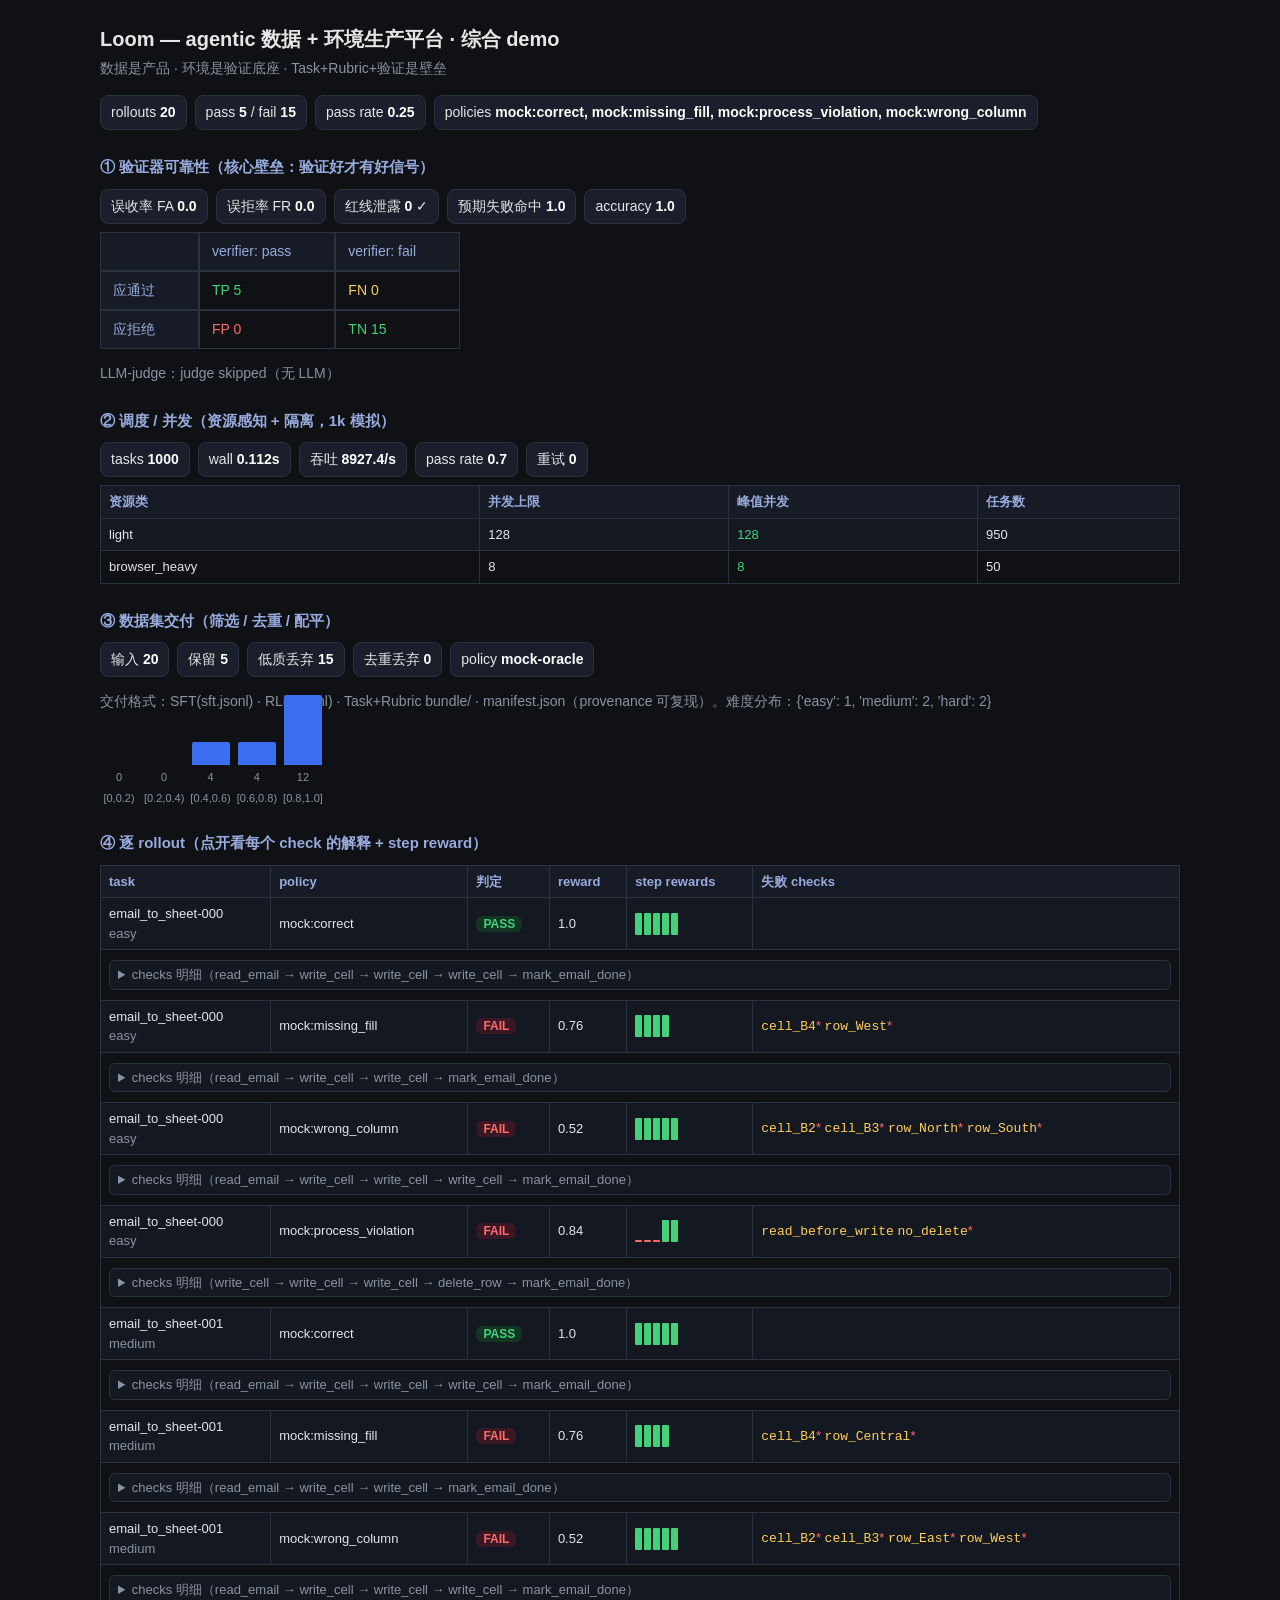
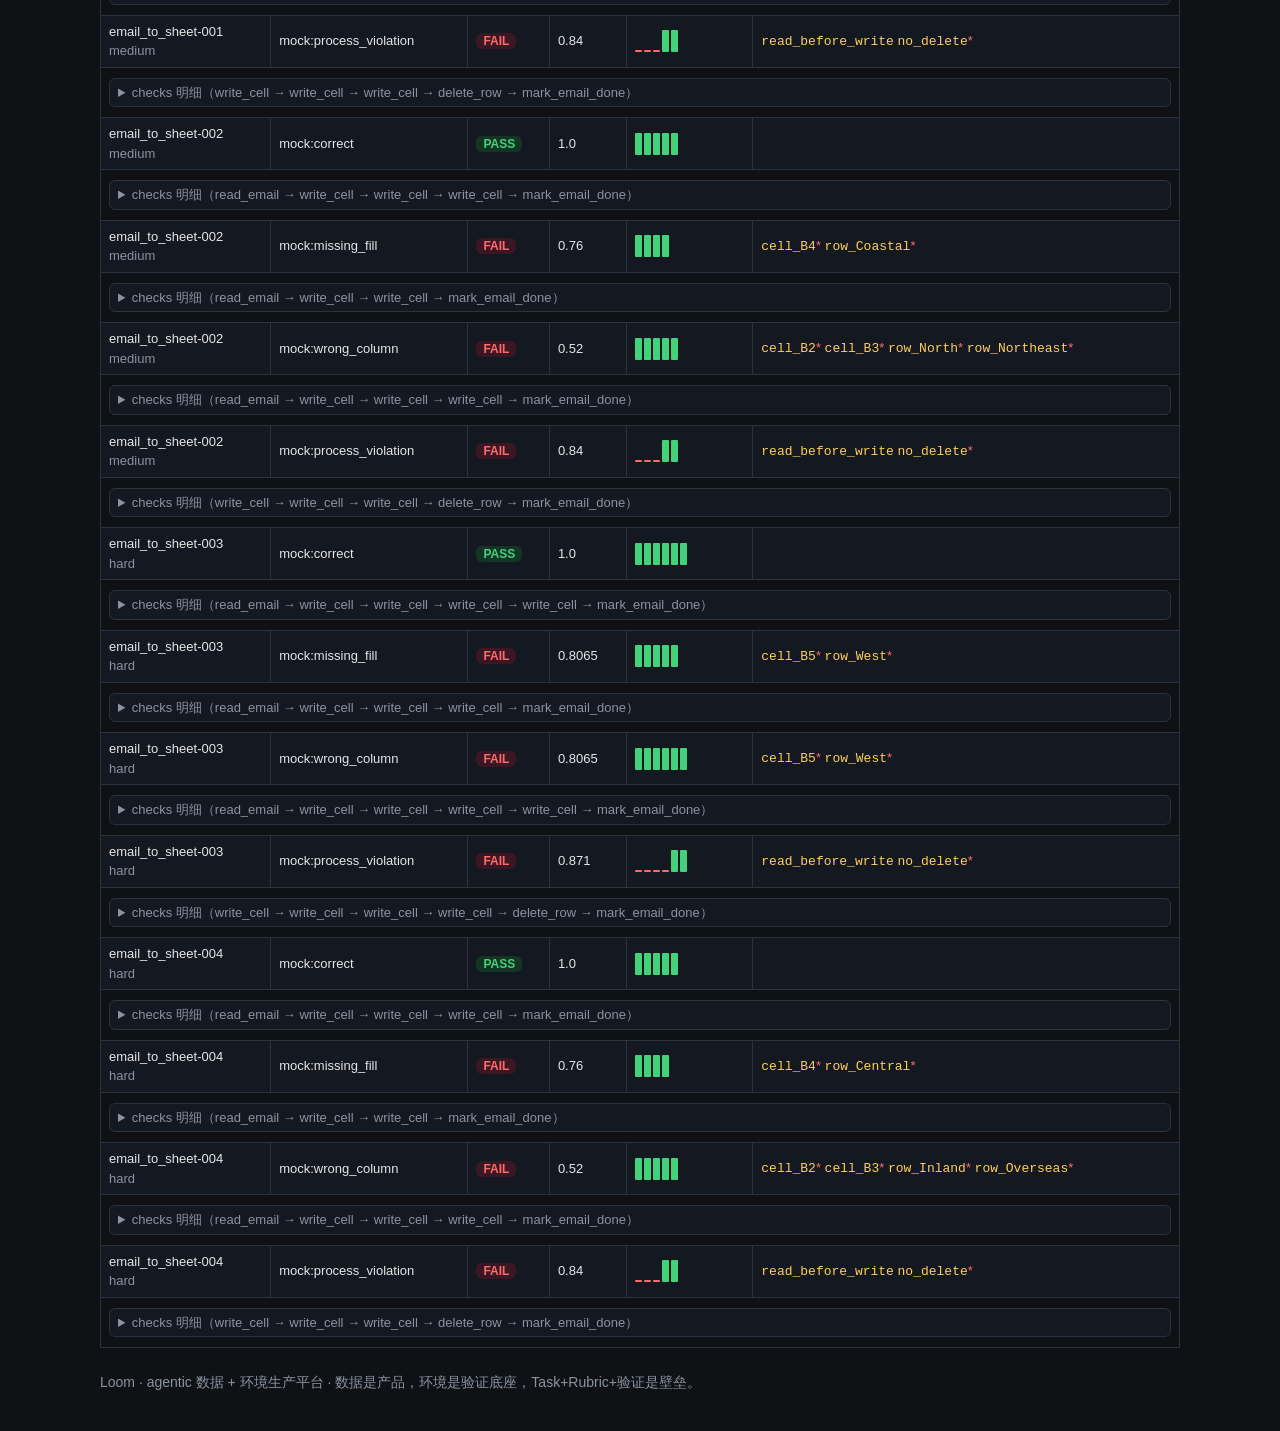
==== commit ad910893: "fix: 消化 Codex 对抗 review 的两条 high + 修复 LLM /v1 base - [high] 验证边界 fail-open: required check 即使被 skip(" ====
--- a/examples/sample-run/report.html
+++ b/examples/sample-run/report.html
@@ -53,7 +53,7 @@
 <div class="chips">
  <span class="chip">tasks <b>1000</b></span>
  <span class="chip">wall <b>0.112s</b></span>
- <span class="chip">吞吐 <b>8900.8/s</b></span>
+ <span class="chip">吞吐 <b>8927.4/s</b></span>
  <span class="chip">pass rate <b>0.7</b></span>
  <span class="chip">重试 <b>0</b></span>
 </div>
@@ -78,7 +78,7 @@
  <span class="chip">去重丢弃 <b>0</b></span>
  <span class="chip">policy <b>mock-oracle</b></span>
 </div>
-<p class="mut">交付格式：SFT(sft.jsonl) · RL(rl.jsonl) · Task+Rubric bundle/ · manifest.json（provenance 可复现）。难度分布：{'easy': 1, 'medium': 2, 'hard': 2}</p>
+<p class="mut">交付格式：SFT(sft.jsonl) · RL(rl.jsonl) · Task+Rubric bundle/ · manifest.json（provenance 可复现）。难度分布：{&#39;easy&#39;: 1, &#39;medium&#39;: 2, &#39;hard&#39;: 2}</p>
 <div class="hist">
 
  <div class="col"><div class="h" style="height:0px"></div>0<span>[0,0.2)</span></div>
@@ -122,19 +122,19 @@
   <td><code>row_North</code></td><td>state/final</td>
   <td>是</td><td>1.0</td>
   <td><span class="ok">✓</span></td>
-  <td class="mut">存在行 {'Region': 'North', 'Revenue': 120} -> True（共 3 行）</td></tr><tr>
+  <td class="mut">存在行 {&#39;Region&#39;: &#39;North&#39;, &#39;Revenue&#39;: 120} -&gt; True（共 3 行）</td></tr><tr>
   <td><code>row_South</code></td><td>state/final</td>
   <td>是</td><td>1.0</td>
   <td><span class="ok">✓</span></td>
-  <td class="mut">存在行 {'Region': 'South', 'Revenue': 95} -> True（共 3 行）</td></tr><tr>
+  <td class="mut">存在行 {&#39;Region&#39;: &#39;South&#39;, &#39;Revenue&#39;: 95} -&gt; True（共 3 行）</td></tr><tr>
   <td><code>row_West</code></td><td>state/final</td>
   <td>是</td><td>1.0</td>
   <td><span class="ok">✓</span></td>
-  <td class="mut">存在行 {'Region': 'West', 'Revenue': 143} -> True（共 3 行）</td></tr><tr>
-  <td><code>email_done</code></td><td>state/final</td>
-  <td></td><td>1.0</td>
-  <td><span class="ok">✓</span></td>
-  <td class="mut">email.status='done' (期望 'done')</td></tr><tr>
+  <td class="mut">存在行 {&#39;Region&#39;: &#39;West&#39;, &#39;Revenue&#39;: 143} -&gt; True（共 3 行）</td></tr><tr>
+  <td><code>email_done</code></td><td>state/final</td>
+  <td></td><td>1.0</td>
+  <td><span class="ok">✓</span></td>
+  <td class="mut">email.status=&#39;done&#39; (期望 &#39;done&#39;)</td></tr><tr>
   <td><code>read_before_write</code></td><td>process/step</td>
   <td></td><td>1.0</td>
   <td><span class="ok">✓</span></td>
@@ -142,11 +142,11 @@
   <td><code>no_delete</code></td><td>process/trajectory</td>
   <td>是</td><td>1.0</td>
   <td><span class="ok">✓</span></td>
-  <td class="mut">禁用动作 ['delete_row'] 未出现 -> True</td></tr><tr>
-  <td><code>step_budget</code></td><td>process/trajectory</td>
-  <td></td><td>1.0</td>
-  <td><span class="ok">✓</span></td>
-  <td class="mut">步数 5 <= 15 -> True</td></tr><tr>
+  <td class="mut">禁用动作 [&#39;delete_row&#39;] 未出现 -&gt; True</td></tr><tr>
+  <td><code>step_budget</code></td><td>process/trajectory</td>
+  <td></td><td>1.0</td>
+  <td><span class="ok">✓</span></td>
+  <td class="mut">步数 5 &lt;= 15 -&gt; True</td></tr><tr>
   <td><code>faithful</code></td><td>judge/trajectory</td>
   <td></td><td>0.0</td>
   <td><span class="mut">skip</span></td>
@@ -179,19 +179,19 @@
   <td><code>row_North</code></td><td>state/final</td>
   <td>是</td><td>1.0</td>
   <td><span class="ok">✓</span></td>
-  <td class="mut">存在行 {'Region': 'North', 'Revenue': 120} -> True（共 3 行）</td></tr><tr>
+  <td class="mut">存在行 {&#39;Region&#39;: &#39;North&#39;, &#39;Revenue&#39;: 120} -&gt; True（共 3 行）</td></tr><tr>
   <td><code>row_South</code></td><td>state/final</td>
   <td>是</td><td>1.0</td>
   <td><span class="ok">✓</span></td>
-  <td class="mut">存在行 {'Region': 'South', 'Revenue': 95} -> True（共 3 行）</td></tr><tr>
+  <td class="mut">存在行 {&#39;Region&#39;: &#39;South&#39;, &#39;Revenue&#39;: 95} -&gt; True（共 3 行）</td></tr><tr>
   <td><code>row_West</code></td><td>state/final</td>
   <td>是</td><td>0.0</td>
   <td><span class="bad">✗</span></td>
-  <td class="mut">存在行 {'Region': 'West', 'Revenue': 143} -> False（共 3 行）</td></tr><tr>
-  <td><code>email_done</code></td><td>state/final</td>
-  <td></td><td>1.0</td>
-  <td><span class="ok">✓</span></td>
-  <td class="mut">email.status='done' (期望 'done')</td></tr><tr>
+  <td class="mut">存在行 {&#39;Region&#39;: &#39;West&#39;, &#39;Revenue&#39;: 143} -&gt; False（共 3 行）</td></tr><tr>
+  <td><code>email_done</code></td><td>state/final</td>
+  <td></td><td>1.0</td>
+  <td><span class="ok">✓</span></td>
+  <td class="mut">email.status=&#39;done&#39; (期望 &#39;done&#39;)</td></tr><tr>
   <td><code>read_before_write</code></td><td>process/step</td>
   <td></td><td>1.0</td>
   <td><span class="ok">✓</span></td>
@@ -199,11 +199,11 @@
   <td><code>no_delete</code></td><td>process/trajectory</td>
   <td>是</td><td>1.0</td>
   <td><span class="ok">✓</span></td>
-  <td class="mut">禁用动作 ['delete_row'] 未出现 -> True</td></tr><tr>
-  <td><code>step_budget</code></td><td>process/trajectory</td>
-  <td></td><td>1.0</td>
-  <td><span class="ok">✓</span></td>
-  <td class="mut">步数 4 <= 15 -> True</td></tr><tr>
+  <td class="mut">禁用动作 [&#39;delete_row&#39;] 未出现 -&gt; True</td></tr><tr>
+  <td><code>step_budget</code></td><td>process/trajectory</td>
+  <td></td><td>1.0</td>
+  <td><span class="ok">✓</span></td>
+  <td class="mut">步数 4 &lt;= 15 -&gt; True</td></tr><tr>
   <td><code>faithful</code></td><td>judge/trajectory</td>
   <td></td><td>0.0</td>
   <td><span class="mut">skip</span></td>
@@ -236,19 +236,19 @@
   <td><code>row_North</code></td><td>state/final</td>
   <td>是</td><td>0.0</td>
   <td><span class="bad">✗</span></td>
-  <td class="mut">存在行 {'Region': 'North', 'Revenue': 120} -> False（共 3 行）</td></tr><tr>
+  <td class="mut">存在行 {&#39;Region&#39;: &#39;North&#39;, &#39;Revenue&#39;: 120} -&gt; False（共 3 行）</td></tr><tr>
   <td><code>row_South</code></td><td>state/final</td>
   <td>是</td><td>0.0</td>
   <td><span class="bad">✗</span></td>
-  <td class="mut">存在行 {'Region': 'South', 'Revenue': 95} -> False（共 3 行）</td></tr><tr>
+  <td class="mut">存在行 {&#39;Region&#39;: &#39;South&#39;, &#39;Revenue&#39;: 95} -&gt; False（共 3 行）</td></tr><tr>
   <td><code>row_West</code></td><td>state/final</td>
   <td>是</td><td>1.0</td>
   <td><span class="ok">✓</span></td>
-  <td class="mut">存在行 {'Region': 'West', 'Revenue': 143} -> True（共 3 行）</td></tr><tr>
-  <td><code>email_done</code></td><td>state/final</td>
-  <td></td><td>1.0</td>
-  <td><span class="ok">✓</span></td>
-  <td class="mut">email.status='done' (期望 'done')</td></tr><tr>
+  <td class="mut">存在行 {&#39;Region&#39;: &#39;West&#39;, &#39;Revenue&#39;: 143} -&gt; True（共 3 行）</td></tr><tr>
+  <td><code>email_done</code></td><td>state/final</td>
+  <td></td><td>1.0</td>
+  <td><span class="ok">✓</span></td>
+  <td class="mut">email.status=&#39;done&#39; (期望 &#39;done&#39;)</td></tr><tr>
   <td><code>read_before_write</code></td><td>process/step</td>
   <td></td><td>1.0</td>
   <td><span class="ok">✓</span></td>
@@ -256,11 +256,11 @@
   <td><code>no_delete</code></td><td>process/trajectory</td>
   <td>是</td><td>1.0</td>
   <td><span class="ok">✓</span></td>
-  <td class="mut">禁用动作 ['delete_row'] 未出现 -> True</td></tr><tr>
-  <td><code>step_budget</code></td><td>process/trajectory</td>
-  <td></td><td>1.0</td>
-  <td><span class="ok">✓</span></td>
-  <td class="mut">步数 5 <= 15 -> True</td></tr><tr>
+  <td class="mut">禁用动作 [&#39;delete_row&#39;] 未出现 -&gt; True</td></tr><tr>
+  <td><code>step_budget</code></td><td>process/trajectory</td>
+  <td></td><td>1.0</td>
+  <td><span class="ok">✓</span></td>
+  <td class="mut">步数 5 &lt;= 15 -&gt; True</td></tr><tr>
   <td><code>faithful</code></td><td>judge/trajectory</td>
   <td></td><td>0.0</td>
   <td><span class="mut">skip</span></td>
@@ -293,19 +293,19 @@
   <td><code>row_North</code></td><td>state/final</td>
   <td>是</td><td>1.0</td>
   <td><span class="ok">✓</span></td>
-  <td class="mut">存在行 {'Region': 'North', 'Revenue': 120} -> True（共 3 行）</td></tr><tr>
+  <td class="mut">存在行 {&#39;Region&#39;: &#39;North&#39;, &#39;Revenue&#39;: 120} -&gt; True（共 3 行）</td></tr><tr>
   <td><code>row_South</code></td><td>state/final</td>
   <td>是</td><td>1.0</td>
   <td><span class="ok">✓</span></td>
-  <td class="mut">存在行 {'Region': 'South', 'Revenue': 95} -> True（共 3 行）</td></tr><tr>
+  <td class="mut">存在行 {&#39;Region&#39;: &#39;South&#39;, &#39;Revenue&#39;: 95} -&gt; True（共 3 行）</td></tr><tr>
   <td><code>row_West</code></td><td>state/final</td>
   <td>是</td><td>1.0</td>
   <td><span class="ok">✓</span></td>
-  <td class="mut">存在行 {'Region': 'West', 'Revenue': 143} -> True（共 3 行）</td></tr><tr>
-  <td><code>email_done</code></td><td>state/final</td>
-  <td></td><td>1.0</td>
-  <td><span class="ok">✓</span></td>
-  <td class="mut">email.status='done' (期望 'done')</td></tr><tr>
+  <td class="mut">存在行 {&#39;Region&#39;: &#39;West&#39;, &#39;Revenue&#39;: 143} -&gt; True（共 3 行）</td></tr><tr>
+  <td><code>email_done</code></td><td>state/final</td>
+  <td></td><td>1.0</td>
+  <td><span class="ok">✓</span></td>
+  <td class="mut">email.status=&#39;done&#39; (期望 &#39;done&#39;)</td></tr><tr>
   <td><code>read_before_write</code></td><td>process/step</td>
   <td></td><td>0.0</td>
   <td><span class="bad">✗</span></td>
@@ -313,11 +313,11 @@
   <td><code>no_delete</code></td><td>process/trajectory</td>
   <td>是</td><td>0.0</td>
   <td><span class="bad">✗</span></td>
-  <td class="mut">禁用动作 ['delete_row'] 未出现 -> False；命中 ['delete_row']</td></tr><tr>
-  <td><code>step_budget</code></td><td>process/trajectory</td>
-  <td></td><td>1.0</td>
-  <td><span class="ok">✓</span></td>
-  <td class="mut">步数 5 <= 15 -> True</td></tr><tr>
+  <td class="mut">禁用动作 [&#39;delete_row&#39;] 未出现 -&gt; False；命中 [&#39;delete_row&#39;]</td></tr><tr>
+  <td><code>step_budget</code></td><td>process/trajectory</td>
+  <td></td><td>1.0</td>
+  <td><span class="ok">✓</span></td>
+  <td class="mut">步数 5 &lt;= 15 -&gt; True</td></tr><tr>
   <td><code>faithful</code></td><td>judge/trajectory</td>
   <td></td><td>0.0</td>
   <td><span class="mut">skip</span></td>
@@ -350,19 +350,19 @@
   <td><code>row_East</code></td><td>state/final</td>
   <td>是</td><td>1.0</td>
   <td><span class="ok">✓</span></td>
-  <td class="mut">存在行 {'Region': 'East', 'Revenue': 88} -> True（共 3 行）</td></tr><tr>
+  <td class="mut">存在行 {&#39;Region&#39;: &#39;East&#39;, &#39;Revenue&#39;: 88} -&gt; True（共 3 行）</td></tr><tr>
   <td><code>row_West</code></td><td>state/final</td>
   <td>是</td><td>1.0</td>
   <td><span class="ok">✓</span></td>
-  <td class="mut">存在行 {'Region': 'West', 'Revenue': 156} -> True（共 3 行）</td></tr><tr>
+  <td class="mut">存在行 {&#39;Region&#39;: &#39;West&#39;, &#39;Revenue&#39;: 156} -&gt; True（共 3 行）</td></tr><tr>
   <td><code>row_Central</code></td><td>state/final</td>
   <td>是</td><td>1.0</td>
   <td><span class="ok">✓</span></td>
-  <td class="mut">存在行 {'Region': 'Central', 'Revenue': 102} -> True（共 3 行）</td></tr><tr>
-  <td><code>email_done</code></td><td>state/final</td>
-  <td></td><td>1.0</td>
-  <td><span class="ok">✓</span></td>
-  <td class="mut">email.status='done' (期望 'done')</td></tr><tr>
+  <td class="mut">存在行 {&#39;Region&#39;: &#39;Central&#39;, &#39;Revenue&#39;: 102} -&gt; True（共 3 行）</td></tr><tr>
+  <td><code>email_done</code></td><td>state/final</td>
+  <td></td><td>1.0</td>
+  <td><span class="ok">✓</span></td>
+  <td class="mut">email.status=&#39;done&#39; (期望 &#39;done&#39;)</td></tr><tr>
   <td><code>read_before_write</code></td><td>process/step</td>
   <td></td><td>1.0</td>
   <td><span class="ok">✓</span></td>
@@ -370,11 +370,11 @@
   <td><code>no_delete</code></td><td>process/trajectory</td>
   <td>是</td><td>1.0</td>
   <td><span class="ok">✓</span></td>
-  <td class="mut">禁用动作 ['delete_row'] 未出现 -> True</td></tr><tr>
-  <td><code>step_budget</code></td><td>process/trajectory</td>
-  <td></td><td>1.0</td>
-  <td><span class="ok">✓</span></td>
-  <td class="mut">步数 5 <= 15 -> True</td></tr><tr>
+  <td class="mut">禁用动作 [&#39;delete_row&#39;] 未出现 -&gt; True</td></tr><tr>
+  <td><code>step_budget</code></td><td>process/trajectory</td>
+  <td></td><td>1.0</td>
+  <td><span class="ok">✓</span></td>
+  <td class="mut">步数 5 &lt;= 15 -&gt; True</td></tr><tr>
   <td><code>faithful</code></td><td>judge/trajectory</td>
   <td></td><td>0.0</td>
   <td><span class="mut">skip</span></td>
@@ -407,19 +407,19 @@
   <td><code>row_East</code></td><td>state/final</td>
   <td>是</td><td>1.0</td>
   <td><span class="ok">✓</span></td>
-  <td class="mut">存在行 {'Region': 'East', 'Revenue': 88} -> True（共 3 行）</td></tr><tr>
+  <td class="mut">存在行 {&#39;Region&#39;: &#39;East&#39;, &#39;Revenue&#39;: 88} -&gt; True（共 3 行）</td></tr><tr>
   <td><code>row_West</code></td><td>state/final</td>
   <td>是</td><td>1.0</td>
   <td><span class="ok">✓</span></td>
-  <td class="mut">存在行 {'Region': 'West', 'Revenue': 156} -> True（共 3 行）</td></tr><tr>
+  <td class="mut">存在行 {&#39;Region&#39;: &#39;West&#39;, &#39;Revenue&#39;: 156} -&gt; True（共 3 行）</td></tr><tr>
   <td><code>row_Central</code></td><td>state/final</td>
   <td>是</td><td>0.0</td>
   <td><span class="bad">✗</span></td>
-  <td class="mut">存在行 {'Region': 'Central', 'Revenue': 102} -> False（共 3 行）</td></tr><tr>
-  <td><code>email_done</code></td><td>state/final</td>
-  <td></td><td>1.0</td>
-  <td><span class="ok">✓</span></td>
-  <td class="mut">email.status='done' (期望 'done')</td></tr><tr>
+  <td class="mut">存在行 {&#39;Region&#39;: &#39;Central&#39;, &#39;Revenue&#39;: 102} -&gt; False（共 3 行）</td></tr><tr>
+  <td><code>email_done</code></td><td>state/final</td>
+  <td></td><td>1.0</td>
+  <td><span class="ok">✓</span></td>
+  <td class="mut">email.status=&#39;done&#39; (期望 &#39;done&#39;)</td></tr><tr>
   <td><code>read_before_write</code></td><td>process/step</td>
   <td></td><td>1.0</td>
   <td><span class="ok">✓</span></td>
@@ -427,11 +427,11 @@
   <td><code>no_delete</code></td><td>process/trajectory</td>
   <td>是</td><td>1.0</td>
   <td><span class="ok">✓</span></td>
-  <td class="mut">禁用动作 ['delete_row'] 未出现 -> True</td></tr><tr>
-  <td><code>step_budget</code></td><td>process/trajectory</td>
-  <td></td><td>1.0</td>
-  <td><span class="ok">✓</span></td>
-  <td class="mut">步数 4 <= 15 -> True</td></tr><tr>
+  <td class="mut">禁用动作 [&#39;delete_row&#39;] 未出现 -&gt; True</td></tr><tr>
+  <td><code>step_budget</code></td><td>process/trajectory</td>
+  <td></td><td>1.0</td>
+  <td><span class="ok">✓</span></td>
+  <td class="mut">步数 4 &lt;= 15 -&gt; True</td></tr><tr>
   <td><code>faithful</code></td><td>judge/trajectory</td>
   <td></td><td>0.0</td>
   <td><span class="mut">skip</span></td>
@@ -464,19 +464,19 @@
   <td><code>row_East</code></td><td>state/final</td>
   <td>是</td><td>0.0</td>
   <td><span class="bad">✗</span></td>
-  <td class="mut">存在行 {'Region': 'East', 'Revenue': 88} -> False（共 3 行）</td></tr><tr>
+  <td class="mut">存在行 {&#39;Region&#39;: &#39;East&#39;, &#39;Revenue&#39;: 88} -&gt; False（共 3 行）</td></tr><tr>
   <td><code>row_West</code></td><td>state/final</td>
   <td>是</td><td>0.0</td>
   <td><span class="bad">✗</span></td>
-  <td class="mut">存在行 {'Region': 'West', 'Revenue': 156} -> False（共 3 行）</td></tr><tr>
+  <td class="mut">存在行 {&#39;Region&#39;: &#39;West&#39;, &#39;Revenue&#39;: 156} -&gt; False（共 3 行）</td></tr><tr>
   <td><code>row_Central</code></td><td>state/final</td>
   <td>是</td><td>1.0</td>
   <td><span class="ok">✓</span></td>
-  <td class="mut">存在行 {'Region': 'Central', 'Revenue': 102} -> True（共 3 行）</td></tr><tr>
-  <td><code>email_done</code></td><td>state/final</td>
-  <td></td><td>1.0</td>
-  <td><span class="ok">✓</span></td>
-  <td class="mut">email.status='done' (期望 'done')</td></tr><tr>
+  <td class="mut">存在行 {&#39;Region&#39;: &#39;Central&#39;, &#39;Revenue&#39;: 102} -&gt; True（共 3 行）</td></tr><tr>
+  <td><code>email_done</code></td><td>state/final</td>
+  <td></td><td>1.0</td>
+  <td><span class="ok">✓</span></td>
+  <td class="mut">email.status=&#39;done&#39; (期望 &#39;done&#39;)</td></tr><tr>
   <td><code>read_before_write</code></td><td>process/step</td>
   <td></td><td>1.0</td>
   <td><span class="ok">✓</span></td>
@@ -484,11 +484,11 @@
   <td><code>no_delete</code></td><td>process/trajectory</td>
   <td>是</td><td>1.0</td>
   <td><span class="ok">✓</span></td>
-  <td class="mut">禁用动作 ['delete_row'] 未出现 -> True</td></tr><tr>
-  <td><code>step_budget</code></td><td>process/trajectory</td>
-  <td></td><td>1.0</td>
-  <td><span class="ok">✓</span></td>
-  <td class="mut">步数 5 <= 15 -> True</td></tr><tr>
+  <td class="mut">禁用动作 [&#39;delete_row&#39;] 未出现 -&gt; True</td></tr><tr>
+  <td><code>step_budget</code></td><td>process/trajectory</td>
+  <td></td><td>1.0</td>
+  <td><span class="ok">✓</span></td>
+  <td class="mut">步数 5 &lt;= 15 -&gt; True</td></tr><tr>
   <td><code>faithful</code></td><td>judge/trajectory</td>
   <td></td><td>0.0</td>
   <td><span class="mut">skip</span></td>
@@ -521,19 +521,19 @@
   <td><code>row_East</code></td><td>state/final</td>
   <td>是</td><td>1.0</td>
   <td><span class="ok">✓</span></td>
-  <td class="mut">存在行 {'Region': 'East', 'Revenue': 88} -> True（共 3 行）</td></tr><tr>
+  <td class="mut">存在行 {&#39;Region&#39;: &#39;East&#39;, &#39;Revenue&#39;: 88} -&gt; True（共 3 行）</td></tr><tr>
   <td><code>row_West</code></td><td>state/final</td>
   <td>是</td><td>1.0</td>
   <td><span class="ok">✓</span></td>
-  <td class="mut">存在行 {'Region': 'West', 'Revenue': 156} -> True（共 3 行）</td></tr><tr>
+  <td class="mut">存在行 {&#39;Region&#39;: &#39;West&#39;, &#39;Revenue&#39;: 156} -&gt; True（共 3 行）</td></tr><tr>
   <td><code>row_Central</code></td><td>state/final</td>
   <td>是</td><td>1.0</td>
   <td><span class="ok">✓</span></td>
-  <td class="mut">存在行 {'Region': 'Central', 'Revenue': 102} -> True（共 3 行）</td></tr><tr>
-  <td><code>email_done</code></td><td>state/final</td>
-  <td></td><td>1.0</td>
-  <td><span class="ok">✓</span></td>
-  <td class="mut">email.status='done' (期望 'done')</td></tr><tr>
+  <td class="mut">存在行 {&#39;Region&#39;: &#39;Central&#39;, &#39;Revenue&#39;: 102} -&gt; True（共 3 行）</td></tr><tr>
+  <td><code>email_done</code></td><td>state/final</td>
+  <td></td><td>1.0</td>
+  <td><span class="ok">✓</span></td>
+  <td class="mut">email.status=&#39;done&#39; (期望 &#39;done&#39;)</td></tr><tr>
   <td><code>read_before_write</code></td><td>process/step</td>
   <td></td><td>0.0</td>
   <td><span class="bad">✗</span></td>
@@ -541,11 +541,11 @@
   <td><code>no_delete</code></td><td>process/trajectory</td>
   <td>是</td><td>0.0</td>
   <td><span class="bad">✗</span></td>
-  <td class="mut">禁用动作 ['delete_row'] 未出现 -> False；命中 ['delete_row']</td></tr><tr>
-  <td><code>step_budget</code></td><td>process/trajectory</td>
-  <td></td><td>1.0</td>
-  <td><span class="ok">✓</span></td>
-  <td class="mut">步数 5 <= 15 -> True</td></tr><tr>
+  <td class="mut">禁用动作 [&#39;delete_row&#39;] 未出现 -&gt; False；命中 [&#39;delete_row&#39;]</td></tr><tr>
+  <td><code>step_budget</code></td><td>process/trajectory</td>
+  <td></td><td>1.0</td>
+  <td><span class="ok">✓</span></td>
+  <td class="mut">步数 5 &lt;= 15 -&gt; True</td></tr><tr>
   <td><code>faithful</code></td><td>judge/trajectory</td>
   <td></td><td>0.0</td>
   <td><span class="mut">skip</span></td>
@@ -578,19 +578,19 @@
   <td><code>row_North</code></td><td>state/final</td>
   <td>是</td><td>1.0</td>
   <td><span class="ok">✓</span></td>
-  <td class="mut">存在行 {'Region': 'North', 'Revenue': 200} -> True（共 3 行）</td></tr><tr>
+  <td class="mut">存在行 {&#39;Region&#39;: &#39;North&#39;, &#39;Revenue&#39;: 200} -&gt; True（共 3 行）</td></tr><tr>
   <td><code>row_Northeast</code></td><td>state/final</td>
   <td>是</td><td>1.0</td>
   <td><span class="ok">✓</span></td>
-  <td class="mut">存在行 {'Region': 'Northeast', 'Revenue': 77} -> True（共 3 行）</td></tr><tr>
+  <td class="mut">存在行 {&#39;Region&#39;: &#39;Northeast&#39;, &#39;Revenue&#39;: 77} -&gt; True（共 3 行）</td></tr><tr>
   <td><code>row_Coastal</code></td><td>state/final</td>
   <td>是</td><td>1.0</td>
   <td><span class="ok">✓</span></td>
-  <td class="mut">存在行 {'Region': 'Coastal', 'Revenue': 134} -> True（共 3 行）</td></tr><tr>
-  <td><code>email_done</code></td><td>state/final</td>
-  <td></td><td>1.0</td>
-  <td><span class="ok">✓</span></td>
-  <td class="mut">email.status='done' (期望 'done')</td></tr><tr>
+  <td class="mut">存在行 {&#39;Region&#39;: &#39;Coastal&#39;, &#39;Revenue&#39;: 134} -&gt; True（共 3 行）</td></tr><tr>
+  <td><code>email_done</code></td><td>state/final</td>
+  <td></td><td>1.0</td>
+  <td><span class="ok">✓</span></td>
+  <td class="mut">email.status=&#39;done&#39; (期望 &#39;done&#39;)</td></tr><tr>
   <td><code>read_before_write</code></td><td>process/step</td>
   <td></td><td>1.0</td>
   <td><span class="ok">✓</span></td>
@@ -598,11 +598,11 @@
   <td><code>no_delete</code></td><td>process/trajectory</td>
   <td>是</td><td>1.0</td>
   <td><span class="ok">✓</span></td>
-  <td class="mut">禁用动作 ['delete_row'] 未出现 -> True</td></tr><tr>
-  <td><code>step_budget</code></td><td>process/trajectory</td>
-  <td></td><td>1.0</td>
-  <td><span class="ok">✓</span></td>
-  <td class="mut">步数 5 <= 15 -> True</td></tr><tr>
+  <td class="mut">禁用动作 [&#39;delete_row&#39;] 未出现 -&gt; True</td></tr><tr>
+  <td><code>step_budget</code></td><td>process/trajectory</td>
+  <td></td><td>1.0</td>
+  <td><span class="ok">✓</span></td>
+  <td class="mut">步数 5 &lt;= 15 -&gt; True</td></tr><tr>
   <td><code>faithful</code></td><td>judge/trajectory</td>
   <td></td><td>0.0</td>
   <td><span class="mut">skip</span></td>
@@ -635,19 +635,19 @@
   <td><code>row_North</code></td><td>state/final</td>
   <td>是</td><td>1.0</td>
   <td><span class="ok">✓</span></td>
-  <td class="mut">存在行 {'Region': 'North', 'Revenue': 200} -> True（共 3 行）</td></tr><tr>
+  <td class="mut">存在行 {&#39;Region&#39;: &#39;North&#39;, &#39;Revenue&#39;: 200} -&gt; True（共 3 行）</td></tr><tr>
   <td><code>row_Northeast</code></td><td>state/final</td>
   <td>是</td><td>1.0</td>
   <td><span class="ok">✓</span></td>
-  <td class="mut">存在行 {'Region': 'Northeast', 'Revenue': 77} -> True（共 3 行）</td></tr><tr>
+  <td class="mut">存在行 {&#39;Region&#39;: &#39;Northeast&#39;, &#39;Revenue&#39;: 77} -&gt; True（共 3 行）</td></tr><tr>
   <td><code>row_Coastal</code></td><td>state/final</td>
   <td>是</td><td>0.0</td>
   <td><span class="bad">✗</span></td>
-  <td class="mut">存在行 {'Region': 'Coastal', 'Revenue': 134} -> False（共 3 行）</td></tr><tr>
-  <td><code>email_done</code></td><td>state/final</td>
-  <td></td><td>1.0</td>
-  <td><span class="ok">✓</span></td>
-  <td class="mut">email.status='done' (期望 'done')</td></tr><tr>
+  <td class="mut">存在行 {&#39;Region&#39;: &#39;Coastal&#39;, &#39;Revenue&#39;: 134} -&gt; False（共 3 行）</td></tr><tr>
+  <td><code>email_done</code></td><td>state/final</td>
+  <td></td><td>1.0</td>
+  <td><span class="ok">✓</span></td>
+  <td class="mut">email.status=&#39;done&#39; (期望 &#39;done&#39;)</td></tr><tr>
   <td><code>read_before_write</code></td><td>process/step</td>
   <td></td><td>1.0</td>
   <td><span class="ok">✓</span></td>
@@ -655,11 +655,11 @@
   <td><code>no_delete</code></td><td>process/trajectory</td>
   <td>是</td><td>1.0</td>
   <td><span class="ok">✓</span></td>
-  <td class="mut">禁用动作 ['delete_row'] 未出现 -> True</td></tr><tr>
-  <td><code>step_budget</code></td><td>process/trajectory</td>
-  <td></td><td>1.0</td>
-  <td><span class="ok">✓</span></td>
-  <td class="mut">步数 4 <= 15 -> True</td></tr><tr>
+  <td class="mut">禁用动作 [&#39;delete_row&#39;] 未出现 -&gt; True</td></tr><tr>
+  <td><code>step_budget</code></td><td>process/trajectory</td>
+  <td></td><td>1.0</td>
+  <td><span class="ok">✓</span></td>
+  <td class="mut">步数 4 &lt;= 15 -&gt; True</td></tr><tr>
   <td><code>faithful</code></td><td>judge/trajectory</td>
   <td></td><td>0.0</td>
   <td><span class="mut">skip</span></td>
@@ -692,19 +692,19 @@
   <td><code>row_North</code></td><td>state/final</td>
   <td>是</td><td>0.0</td>
   <td><span class="bad">✗</span></td>
-  <td class="mut">存在行 {'Region': 'North', 'Revenue': 200} -> False（共 3 行）</td></tr><tr>
+  <td class="mut">存在行 {&#39;Region&#39;: &#39;North&#39;, &#39;Revenue&#39;: 200} -&gt; False（共 3 行）</td></tr><tr>
   <td><code>row_Northeast</code></td><td>state/final</td>
   <td>是</td><td>0.0</td>
   <td><span class="bad">✗</span></td>
-  <td class="mut">存在行 {'Region': 'Northeast', 'Revenue': 77} -> False（共 3 行）</td></tr><tr>
+  <td class="mut">存在行 {&#39;Region&#39;: &#39;Northeast&#39;, &#39;Revenue&#39;: 77} -&gt; False（共 3 行）</td></tr><tr>
   <td><code>row_Coastal</code></td><td>state/final</td>
   <td>是</td><td>1.0</td>
   <td><span class="ok">✓</span></td>
-  <td class="mut">存在行 {'Region': 'Coastal', 'Revenue': 134} -> True（共 3 行）</td></tr><tr>
-  <td><code>email_done</code></td><td>state/final</td>
-  <td></td><td>1.0</td>
-  <td><span class="ok">✓</span></td>
-  <td class="mut">email.status='done' (期望 'done')</td></tr><tr>
+  <td class="mut">存在行 {&#39;Region&#39;: &#39;Coastal&#39;, &#39;Revenue&#39;: 134} -&gt; True（共 3 行）</td></tr><tr>
+  <td><code>email_done</code></td><td>state/final</td>
+  <td></td><td>1.0</td>
+  <td><span class="ok">✓</span></td>
+  <td class="mut">email.status=&#39;done&#39; (期望 &#39;done&#39;)</td></tr><tr>
   <td><code>read_before_write</code></td><td>process/step</td>
   <td></td><td>1.0</td>
   <td><span class="ok">✓</span></td>
@@ -712,11 +712,11 @@
   <td><code>no_delete</code></td><td>process/trajectory</td>
   <td>是</td><td>1.0</td>
   <td><span class="ok">✓</span></td>
-  <td class="mut">禁用动作 ['delete_row'] 未出现 -> True</td></tr><tr>
-  <td><code>step_budget</code></td><td>process/trajectory</td>
-  <td></td><td>1.0</td>
-  <td><span class="ok">✓</span></td>
-  <td class="mut">步数 5 <= 15 -> True</td></tr><tr>
+  <td class="mut">禁用动作 [&#39;delete_row&#39;] 未出现 -&gt; True</td></tr><tr>
+  <td><code>step_budget</code></td><td>process/trajectory</td>
+  <td></td><td>1.0</td>
+  <td><span class="ok">✓</span></td>
+  <td class="mut">步数 5 &lt;= 15 -&gt; True</td></tr><tr>
   <td><code>faithful</code></td><td>judge/trajectory</td>
   <td></td><td>0.0</td>
   <td><span class="mut">skip</span></td>
@@ -749,19 +749,19 @@
   <td><code>row_North</code></td><td>state/final</td>
   <td>是</td><td>1.0</td>
   <td><span class="ok">✓</span></td>
-  <td class="mut">存在行 {'Region': 'North', 'Revenue': 200} -> True（共 3 行）</td></tr><tr>
+  <td class="mut">存在行 {&#39;Region&#39;: &#39;North&#39;, &#39;Revenue&#39;: 200} -&gt; True（共 3 行）</td></tr><tr>
   <td><code>row_Northeast</code></td><td>state/final</td>
   <td>是</td><td>1.0</td>
   <td><span class="ok">✓</span></td>
-  <td class="mut">存在行 {'Region': 'Northeast', 'Revenue': 77} -> True（共 3 行）</td></tr><tr>
+  <td class="mut">存在行 {&#39;Region&#39;: &#39;Northeast&#39;, &#39;Revenue&#39;: 77} -&gt; True（共 3 行）</td></tr><tr>
   <td><code>row_Coastal</code></td><td>state/final</td>
   <td>是</td><td>1.0</td>
   <td><span class="ok">✓</span></td>
-  <td class="mut">存在行 {'Region': 'Coastal', 'Revenue': 134} -> True（共 3 行）</td></tr><tr>
-  <td><code>email_done</code></td><td>state/final</td>
-  <td></td><td>1.0</td>
-  <td><span class="ok">✓</span></td>
-  <td class="mut">email.status='done' (期望 'done')</td></tr><tr>
+  <td class="mut">存在行 {&#39;Region&#39;: &#39;Coastal&#39;, &#39;Revenue&#39;: 134} -&gt; True（共 3 行）</td></tr><tr>
+  <td><code>email_done</code></td><td>state/final</td>
+  <td></td><td>1.0</td>
+  <td><span class="ok">✓</span></td>
+  <td class="mut">email.status=&#39;done&#39; (期望 &#39;done&#39;)</td></tr><tr>
   <td><code>read_before_write</code></td><td>process/step</td>
   <td></td><td>0.0</td>
   <td><span class="bad">✗</span></td>
@@ -769,11 +769,11 @@
   <td><code>no_delete</code></td><td>process/trajectory</td>
   <td>是</td><td>0.0</td>
   <td><span class="bad">✗</span></td>
-  <td class="mut">禁用动作 ['delete_row'] 未出现 -> False；命中 ['delete_row']</td></tr><tr>
-  <td><code>step_budget</code></td><td>process/trajectory</td>
-  <td></td><td>1.0</td>
-  <td><span class="ok">✓</span></td>
-  <td class="mut">步数 5 <= 15 -> True</td></tr><tr>
+  <td class="mut">禁用动作 [&#39;delete_row&#39;] 未出现 -&gt; False；命中 [&#39;delete_row&#39;]</td></tr><tr>
+  <td><code>step_budget</code></td><td>process/trajectory</td>
+  <td></td><td>1.0</td>
+  <td><span class="ok">✓</span></td>
+  <td class="mut">步数 5 &lt;= 15 -&gt; True</td></tr><tr>
   <td><code>faithful</code></td><td>judge/trajectory</td>
   <td></td><td>0.0</td>
   <td><span class="mut">skip</span></td>
@@ -810,23 +810,23 @@
   <td><code>row_North</code></td><td>state/final</td>
   <td>是</td><td>1.0</td>
   <td><span class="ok">✓</span></td>
-  <td class="mut">存在行 {'Region': 'North', 'Revenue': 61} -> True（共 4 行）</td></tr><tr>
+  <td class="mut">存在行 {&#39;Region&#39;: &#39;North&#39;, &#39;Revenue&#39;: 61} -&gt; True（共 4 行）</td></tr><tr>
   <td><code>row_South</code></td><td>state/final</td>
   <td>是</td><td>1.0</td>
   <td><span class="ok">✓</span></td>
-  <td class="mut">存在行 {'Region': 'South', 'Revenue': 61} -> True（共 4 行）</td></tr><tr>
+  <td class="mut">存在行 {&#39;Region&#39;: &#39;South&#39;, &#39;Revenue&#39;: 61} -&gt; True（共 4 行）</td></tr><tr>
   <td><code>row_East</code></td><td>state/final</td>
   <td>是</td><td>1.0</td>
   <td><span class="ok">✓</span></td>
-  <td class="mut">存在行 {'Region': 'East', 'Revenue': 61} -> True（共 4 行）</td></tr><tr>
+  <td class="mut">存在行 {&#39;Region&#39;: &#39;East&#39;, &#39;Revenue&#39;: 61} -&gt; True（共 4 行）</td></tr><tr>
   <td><code>row_West</code></td><td>state/final</td>
   <td>是</td><td>1.0</td>
   <td><span class="ok">✓</span></td>
-  <td class="mut">存在行 {'Region': 'West', 'Revenue': 61} -> True（共 4 行）</td></tr><tr>
-  <td><code>email_done</code></td><td>state/final</td>
-  <td></td><td>1.0</td>
-  <td><span class="ok">✓</span></td>
-  <td class="mut">email.status='done' (期望 'done')</td></tr><tr>
+  <td class="mut">存在行 {&#39;Region&#39;: &#39;West&#39;, &#39;Revenue&#39;: 61} -&gt; True（共 4 行）</td></tr><tr>
+  <td><code>email_done</code></td><td>state/final</td>
+  <td></td><td>1.0</td>
+  <td><span class="ok">✓</span></td>
+  <td class="mut">email.status=&#39;done&#39; (期望 &#39;done&#39;)</td></tr><tr>
   <td><code>read_before_write</code></td><td>process/step</td>
   <td></td><td>1.0</td>
   <td><span class="ok">✓</span></td>
@@ -834,11 +834,11 @@
   <td><code>no_delete</code></td><td>process/trajectory</td>
   <td>是</td><td>1.0</td>
   <td><span class="ok">✓</span></td>
-  <td class="mut">禁用动作 ['delete_row'] 未出现 -> True</td></tr><tr>
-  <td><code>step_budget</code></td><td>process/trajectory</td>
-  <td></td><td>1.0</td>
-  <td><span class="ok">✓</span></td>
-  <td class="mut">步数 6 <= 15 -> True</td></tr><tr>
+  <td class="mut">禁用动作 [&#39;delete_row&#39;] 未出现 -&gt; True</td></tr><tr>
+  <td><code>step_budget</code></td><td>process/trajectory</td>
+  <td></td><td>1.0</td>
+  <td><span class="ok">✓</span></td>
+  <td class="mut">步数 6 &lt;= 15 -&gt; True</td></tr><tr>
   <td><code>faithful</code></td><td>judge/trajectory</td>
   <td></td><td>0.0</td>
   <td><span class="mut">skip</span></td>
@@ -875,23 +875,23 @@
   <td><code>row_North</code></td><td>state/final</td>
   <td>是</td><td>1.0</td>
   <td><span class="ok">✓</span></td>
-  <td class="mut">存在行 {'Region': 'North', 'Revenue': 61} -> True（共 4 行）</td></tr><tr>
+  <td class="mut">存在行 {&#39;Region&#39;: &#39;North&#39;, &#39;Revenue&#39;: 61} -&gt; True（共 4 行）</td></tr><tr>
   <td><code>row_South</code></td><td>state/final</td>
   <td>是</td><td>1.0</td>
   <td><span class="ok">✓</span></td>
-  <td class="mut">存在行 {'Region': 'South', 'Revenue': 61} -> True（共 4 行）</td></tr><tr>
+  <td class="mut">存在行 {&#39;Region&#39;: &#39;South&#39;, &#39;Revenue&#39;: 61} -&gt; True（共 4 行）</td></tr><tr>
   <td><code>row_East</code></td><td>state/final</td>
   <td>是</td><td>1.0</td>
   <td><span class="ok">✓</span></td>
-  <td class="mut">存在行 {'Region': 'East', 'Revenue': 61} -> True（共 4 行）</td></tr><tr>
+  <td class="mut">存在行 {&#39;Region&#39;: &#39;East&#39;, &#39;Revenue&#39;: 61} -&gt; True（共 4 行）</td></tr><tr>
   <td><code>row_West</code></td><td>state/final</td>
   <td>是</td><td>0.0</td>
   <td><span class="bad">✗</span></td>
-  <td class="mut">存在行 {'Region': 'West', 'Revenue': 61} -> False（共 4 行）</td></tr><tr>
-  <td><code>email_done</code></td><td>state/final</td>
-  <td></td><td>1.0</td>
-  <td><span class="ok">✓</span></td>
-  <td class="mut">email.status='done' (期望 'done')</td></tr><tr>
+  <td class="mut">存在行 {&#39;Region&#39;: &#39;West&#39;, &#39;Revenue&#39;: 61} -&gt; False（共 4 行）</td></tr><tr>
+  <td><code>email_done</code></td><td>state/final</td>
+  <td></td><td>1.0</td>
+  <td><span class="ok">✓</span></td>
+  <td class="mut">email.status=&#39;done&#39; (期望 &#39;done&#39;)</td></tr><tr>
   <td><code>read_before_write</code></td><td>process/step</td>
   <td></td><td>1.0</td>
   <td><span class="ok">✓</span></td>
@@ -899,11 +899,11 @@
   <td><code>no_delete</code></td><td>process/trajectory</td>
   <td>是</td><td>1.0</td>
   <td><span class="ok">✓</span></td>
-  <td class="mut">禁用动作 ['delete_row'] 未出现 -> True</td></tr><tr>
-  <td><code>step_budget</code></td><td>process/trajectory</td>
-  <td></td><td>1.0</td>
-  <td><span class="ok">✓</span></td>
-  <td class="mut">步数 5 <= 15 -> True</td></tr><tr>
+  <td class="mut">禁用动作 [&#39;delete_row&#39;] 未出现 -&gt; True</td></tr><tr>
+  <td><code>step_budget</code></td><td>process/trajectory</td>
+  <td></td><td>1.0</td>
+  <td><span class="ok">✓</span></td>
+  <td class="mut">步数 5 &lt;= 15 -&gt; True</td></tr><tr>
   <td><code>faithful</code></td><td>judge/trajectory</td>
   <td></td><td>0.0</td>
   <td><span class="mut">skip</span></td>
@@ -940,23 +940,23 @@
   <td><code>row_North</code></td><td>state/final</td>
   <td>是</td><td>1.0</td>
   <td><span class="ok">✓</span></td>
-  <td class="mut">存在行 {'Region': 'North', 'Revenue': 61} -> True（共 4 行）</td></tr><tr>
+  <td class="mut">存在行 {&#39;Region&#39;: &#39;North&#39;, &#39;Revenue&#39;: 61} -&gt; True（共 4 行）</td></tr><tr>
   <td><code>row_South</code></td><td>state/final</td>
   <td>是</td><td>1.0</td>
   <td><span class="ok">✓</span></td>
-  <td class="mut">存在行 {'Region': 'South', 'Revenue': 61} -> True（共 4 行）</td></tr><tr>
+  <td class="mut">存在行 {&#39;Region&#39;: &#39;South&#39;, &#39;Revenue&#39;: 61} -&gt; True（共 4 行）</td></tr><tr>
   <td><code>row_East</code></td><td>state/final</td>
   <td>是</td><td>1.0</td>
   <td><span class="ok">✓</span></td>
-  <td class="mut">存在行 {'Region': 'East', 'Revenue': 61} -> True（共 4 行）</td></tr><tr>
+  <td class="mut">存在行 {&#39;Region&#39;: &#39;East&#39;, &#39;Revenue&#39;: 61} -&gt; True（共 4 行）</td></tr><tr>
   <td><code>row_West</code></td><td>state/final</td>
   <td>是</td><td>0.0</td>
   <td><span class="bad">✗</span></td>
-  <td class="mut">存在行 {'Region': 'West', 'Revenue': 61} -> False（共 4 行）</td></tr><tr>
-  <td><code>email_done</code></td><td>state/final</td>
-  <td></td><td>1.0</td>
-  <td><span class="ok">✓</span></td>
-  <td class="mut">email.status='done' (期望 'done')</td></tr><tr>
+  <td class="mut">存在行 {&#39;Region&#39;: &#39;West&#39;, &#39;Revenue&#39;: 61} -&gt; False（共 4 行）</td></tr><tr>
+  <td><code>email_done</code></td><td>state/final</td>
+  <td></td><td>1.0</td>
+  <td><span class="ok">✓</span></td>
+  <td class="mut">email.status=&#39;done&#39; (期望 &#39;done&#39;)</td></tr><tr>
   <td><code>read_before_write</code></td><td>process/step</td>
   <td></td><td>1.0</td>
   <td><span class="ok">✓</span></td>
@@ -964,11 +964,11 @@
   <td><code>no_delete</code></td><td>process/trajectory</td>
   <td>是</td><td>1.0</td>
   <td><span class="ok">✓</span></td>
-  <td class="mut">禁用动作 ['delete_row'] 未出现 -> True</td></tr><tr>
-  <td><code>step_budget</code></td><td>process/trajectory</td>
-  <td></td><td>1.0</td>
-  <td><span class="ok">✓</span></td>
-  <td class="mut">步数 6 <= 15 -> True</td></tr><tr>
+  <td class="mut">禁用动作 [&#39;delete_row&#39;] 未出现 -&gt; True</td></tr><tr>
+  <td><code>step_budget</code></td><td>process/trajectory</td>
+  <td></td><td>1.0</td>
+  <td><span class="ok">✓</span></td>
+  <td class="mut">步数 6 &lt;= 15 -&gt; True</td></tr><tr>
   <td><code>faithful</code></td><td>judge/trajectory</td>
   <td></td><td>0.0</td>
   <td><span class="mut">skip</span></td>
@@ -1005,23 +1005,23 @@
   <td><code>row_North</code></td><td>state/final</td>
   <td>是</td><td>1.0</td>
   <td><span class="ok">✓</span></td>
-  <td class="mut">存在行 {'Region': 'North', 'Revenue': 61} -> True（共 4 行）</td></tr><tr>
+  <td class="mut">存在行 {&#39;Region&#39;: &#39;North&#39;, &#39;Revenue&#39;: 61} -&gt; True（共 4 行）</td></tr><tr>
   <td><code>row_South</code></td><td>state/final</td>
   <td>是</td><td>1.0</td>
   <td><span class="ok">✓</span></td>
-  <td class="mut">存在行 {'Region': 'South', 'Revenue': 61} -> True（共 4 行）</td></tr><tr>
+  <td class="mut">存在行 {&#39;Region&#39;: &#39;South&#39;, &#39;Revenue&#39;: 61} -&gt; True（共 4 行）</td></tr><tr>
   <td><code>row_East</code></td><td>state/final</td>
   <td>是</td><td>1.0</td>
   <td><span class="ok">✓</span></td>
-  <td class="mut">存在行 {'Region': 'East', 'Revenue': 61} -> True（共 4 行）</td></tr><tr>
+  <td class="mut">存在行 {&#39;Region&#39;: &#39;East&#39;, &#39;Revenue&#39;: 61} -&gt; True（共 4 行）</td></tr><tr>
   <td><code>row_West</code></td><td>state/final</td>
   <td>是</td><td>1.0</td>
   <td><span class="ok">✓</span></td>
-  <td class="mut">存在行 {'Region': 'West', 'Revenue': 61} -> True（共 4 行）</td></tr><tr>
-  <td><code>email_done</code></td><td>state/final</td>
-  <td></td><td>1.0</td>
-  <td><span class="ok">✓</span></td>
-  <td class="mut">email.status='done' (期望 'done')</td></tr><tr>
+  <td class="mut">存在行 {&#39;Region&#39;: &#39;West&#39;, &#39;Revenue&#39;: 61} -&gt; True（共 4 行）</td></tr><tr>
+  <td><code>email_done</code></td><td>state/final</td>
+  <td></td><td>1.0</td>
+  <td><span class="ok">✓</span></td>
+  <td class="mut">email.status=&#39;done&#39; (期望 &#39;done&#39;)</td></tr><tr>
   <td><code>read_before_write</code></td><td>process/step</td>
   <td></td><td>0.0</td>
   <td><span class="bad">✗</span></td>
@@ -1029,11 +1029,11 @@
   <td><code>no_delete</code></td><td>process/trajectory</td>
   <td>是</td><td>0.0</td>
   <td><span class="bad">✗</span></td>
-  <td class="mut">禁用动作 ['delete_row'] 未出现 -> False；命中 ['delete_row']</td></tr><tr>
-  <td><code>step_budget</code></td><td>process/trajectory</td>
-  <td></td><td>1.0</td>
-  <td><span class="ok">✓</span></td>
-  <td class="mut">步数 6 <= 15 -> True</td></tr><tr>
+  <td class="mut">禁用动作 [&#39;delete_row&#39;] 未出现 -&gt; False；命中 [&#39;delete_row&#39;]</td></tr><tr>
+  <td><code>step_budget</code></td><td>process/trajectory</td>
+  <td></td><td>1.0</td>
+  <td><span class="ok">✓</span></td>
+  <td class="mut">步数 6 &lt;= 15 -&gt; True</td></tr><tr>
   <td><code>faithful</code></td><td>judge/trajectory</td>
   <td></td><td>0.0</td>
   <td><span class="mut">skip</span></td>
@@ -1066,19 +1066,19 @@
   <td><code>row_Inland</code></td><td>state/final</td>
   <td>是</td><td>1.0</td>
   <td><span class="ok">✓</span></td>
-  <td class="mut">存在行 {'Region': 'Inland', 'Revenue': 0} -> True（共 3 行）</td></tr><tr>
+  <td class="mut">存在行 {&#39;Region&#39;: &#39;Inland&#39;, &#39;Revenue&#39;: 0} -&gt; True（共 3 行）</td></tr><tr>
   <td><code>row_Overseas</code></td><td>state/final</td>
   <td>是</td><td>1.0</td>
   <td><span class="ok">✓</span></td>
-  <td class="mut">存在行 {'Region': 'Overseas', 'Revenue': 305} -> True（共 3 行）</td></tr><tr>
+  <td class="mut">存在行 {&#39;Region&#39;: &#39;Overseas&#39;, &#39;Revenue&#39;: 305} -&gt; True（共 3 行）</td></tr><tr>
   <td><code>row_Central</code></td><td>state/final</td>
   <td>是</td><td>1.0</td>
   <td><span class="ok">✓</span></td>
-  <td class="mut">存在行 {'Region': 'Central', 'Revenue': 19} -> True（共 3 行）</td></tr><tr>
-  <td><code>email_done</code></td><td>state/final</td>
-  <td></td><td>1.0</td>
-  <td><span class="ok">✓</span></td>
-  <td class="mut">email.status='done' (期望 'done')</td></tr><tr>
+  <td class="mut">存在行 {&#39;Region&#39;: &#39;Central&#39;, &#39;Revenue&#39;: 19} -&gt; True（共 3 行）</td></tr><tr>
+  <td><code>email_done</code></td><td>state/final</td>
+  <td></td><td>1.0</td>
+  <td><span class="ok">✓</span></td>
+  <td class="mut">email.status=&#39;done&#39; (期望 &#39;done&#39;)</td></tr><tr>
   <td><code>read_before_write</code></td><td>process/step</td>
   <td></td><td>1.0</td>
   <td><span class="ok">✓</span></td>
@@ -1086,11 +1086,11 @@
   <td><code>no_delete</code></td><td>process/trajectory</td>
   <td>是</td><td>1.0</td>
   <td><span class="ok">✓</span></td>
-  <td class="mut">禁用动作 ['delete_row'] 未出现 -> True</td></tr><tr>
-  <td><code>step_budget</code></td><td>process/trajectory</td>
-  <td></td><td>1.0</td>
-  <td><span class="ok">✓</span></td>
-  <td class="mut">步数 5 <= 15 -> True</td></tr><tr>
+  <td class="mut">禁用动作 [&#39;delete_row&#39;] 未出现 -&gt; True</td></tr><tr>
+  <td><code>step_budget</code></td><td>process/trajectory</td>
+  <td></td><td>1.0</td>
+  <td><span class="ok">✓</span></td>
+  <td class="mut">步数 5 &lt;= 15 -&gt; True</td></tr><tr>
   <td><code>faithful</code></td><td>judge/trajectory</td>
   <td></td><td>0.0</td>
   <td><span class="mut">skip</span></td>
@@ -1123,19 +1123,19 @@
   <td><code>row_Inland</code></td><td>state/final</td>
   <td>是</td><td>1.0</td>
   <td><span class="ok">✓</span></td>
-  <td class="mut">存在行 {'Region': 'Inland', 'Revenue': 0} -> True（共 3 行）</td></tr><tr>
+  <td class="mut">存在行 {&#39;Region&#39;: &#39;Inland&#39;, &#39;Revenue&#39;: 0} -&gt; True（共 3 行）</td></tr><tr>
   <td><code>row_Overseas</code></td><td>state/final</td>
   <td>是</td><td>1.0</td>
   <td><span class="ok">✓</span></td>
-  <td class="mut">存在行 {'Region': 'Overseas', 'Revenue': 305} -> True（共 3 行）</td></tr><tr>
+  <td class="mut">存在行 {&#39;Region&#39;: &#39;Overseas&#39;, &#39;Revenue&#39;: 305} -&gt; True（共 3 行）</td></tr><tr>
   <td><code>row_Central</code></td><td>state/final</td>
   <td>是</td><td>0.0</td>
   <td><span class="bad">✗</span></td>
-  <td class="mut">存在行 {'Region': 'Central', 'Revenue': 19} -> False（共 3 行）</td></tr><tr>
-  <td><code>email_done</code></td><td>state/final</td>
-  <td></td><td>1.0</td>
-  <td><span class="ok">✓</span></td>
-  <td class="mut">email.status='done' (期望 'done')</td></tr><tr>
+  <td class="mut">存在行 {&#39;Region&#39;: &#39;Central&#39;, &#39;Revenue&#39;: 19} -&gt; False（共 3 行）</td></tr><tr>
+  <td><code>email_done</code></td><td>state/final</td>
+  <td></td><td>1.0</td>
+  <td><span class="ok">✓</span></td>
+  <td class="mut">email.status=&#39;done&#39; (期望 &#39;done&#39;)</td></tr><tr>
   <td><code>read_before_write</code></td><td>process/step</td>
   <td></td><td>1.0</td>
   <td><span class="ok">✓</span></td>
@@ -1143,11 +1143,11 @@
   <td><code>no_delete</code></td><td>process/trajectory</td>
   <td>是</td><td>1.0</td>
   <td><span class="ok">✓</span></td>
-  <td class="mut">禁用动作 ['delete_row'] 未出现 -> True</td></tr><tr>
-  <td><code>step_budget</code></td><td>process/trajectory</td>
-  <td></td><td>1.0</td>
-  <td><span class="ok">✓</span></td>
-  <td class="mut">步数 4 <= 15 -> True</td></tr><tr>
+  <td class="mut">禁用动作 [&#39;delete_row&#39;] 未出现 -&gt; True</td></tr><tr>
+  <td><code>step_budget</code></td><td>process/trajectory</td>
+  <td></td><td>1.0</td>
+  <td><span class="ok">✓</span></td>
+  <td class="mut">步数 4 &lt;= 15 -&gt; True</td></tr><tr>
   <td><code>faithful</code></td><td>judge/trajectory</td>
   <td></td><td>0.0</td>
   <td><span class="mut">skip</span></td>
@@ -1180,19 +1180,19 @@
   <td><code>row_Inland</code></td><td>state/final</td>
   <td>是</td><td>0.0</td>
   <td><span class="bad">✗</span></td>
-  <td class="mut">存在行 {'Region': 'Inland', 'Revenue': 0} -> False（共 3 行）</td></tr><tr>
+  <td class="mut">存在行 {&#39;Region&#39;: &#39;Inland&#39;, &#39;Revenue&#39;: 0} -&gt; False（共 3 行）</td></tr><tr>
   <td><code>row_Overseas</code></td><td>state/final</td>
   <td>是</td><td>0.0</td>
   <td><span class="bad">✗</span></td>
-  <td class="mut">存在行 {'Region': 'Overseas', 'Revenue': 305} -> False（共 3 行）</td></tr><tr>
+  <td class="mut">存在行 {&#39;Region&#39;: &#39;Overseas&#39;, &#39;Revenue&#39;: 305} -&gt; False（共 3 行）</td></tr><tr>
   <td><code>row_Central</code></td><td>state/final</td>
   <td>是</td><td>1.0</td>
   <td><span class="ok">✓</span></td>
-  <td class="mut">存在行 {'Region': 'Central', 'Revenue': 19} -> True（共 3 行）</td></tr><tr>
-  <td><code>email_done</code></td><td>state/final</td>
-  <td></td><td>1.0</td>
-  <td><span class="ok">✓</span></td>
-  <td class="mut">email.status='done' (期望 'done')</td></tr><tr>
+  <td class="mut">存在行 {&#39;Region&#39;: &#39;Central&#39;, &#39;Revenue&#39;: 19} -&gt; True（共 3 行）</td></tr><tr>
+  <td><code>email_done</code></td><td>state/final</td>
+  <td></td><td>1.0</td>
+  <td><span class="ok">✓</span></td>
+  <td class="mut">email.status=&#39;done&#39; (期望 &#39;done&#39;)</td></tr><tr>
   <td><code>read_before_write</code></td><td>process/step</td>
   <td></td><td>1.0</td>
   <td><span class="ok">✓</span></td>
@@ -1200,11 +1200,11 @@
   <td><code>no_delete</code></td><td>process/trajectory</td>
   <td>是</td><td>1.0</td>
   <td><span class="ok">✓</span></td>
-  <td class="mut">禁用动作 ['delete_row'] 未出现 -> True</td></tr><tr>
-  <td><code>step_budget</code></td><td>process/trajectory</td>
-  <td></td><td>1.0</td>
-  <td><span class="ok">✓</span></td>
-  <td class="mut">步数 5 <= 15 -> True</td></tr><tr>
+  <td class="mut">禁用动作 [&#39;delete_row&#39;] 未出现 -&gt; True</td></tr><tr>
+  <td><code>step_budget</code></td><td>process/trajectory</td>
+  <td></td><td>1.0</td>
+  <td><span class="ok">✓</span></td>
+  <td class="mut">步数 5 &lt;= 15 -&gt; True</td></tr><tr>
   <td><code>faithful</code></td><td>judge/trajectory</td>
   <td></td><td>0.0</td>
   <td><span class="mut">skip</span></td>
@@ -1237,19 +1237,19 @@
   <td><code>row_Inland</code></td><td>state/final</td>
   <td>是</td><td>1.0</td>
   <td><span class="ok">✓</span></td>
-  <td class="mut">存在行 {'Region': 'Inland', 'Revenue': 0} -> True（共 3 行）</td></tr><tr>
+  <td class="mut">存在行 {&#39;Region&#39;: &#39;Inland&#39;, &#39;Revenue&#39;: 0} -&gt; True（共 3 行）</td></tr><tr>
   <td><code>row_Overseas</code></td><td>state/final</td>
   <td>是</td><td>1.0</td>
   <td><span class="ok">✓</span></td>
-  <td class="mut">存在行 {'Region': 'Overseas', 'Revenue': 305} -> True（共 3 行）</td></tr><tr>
+  <td class="mut">存在行 {&#39;Region&#39;: &#39;Overseas&#39;, &#39;Revenue&#39;: 305} -&gt; True（共 3 行）</td></tr><tr>
   <td><code>row_Central</code></td><td>state/final</td>
   <td>是</td><td>1.0</td>
   <td><span class="ok">✓</span></td>
-  <td class="mut">存在行 {'Region': 'Central', 'Revenue': 19} -> True（共 3 行）</td></tr><tr>
-  <td><code>email_done</code></td><td>state/final</td>
-  <td></td><td>1.0</td>
-  <td><span class="ok">✓</span></td>
-  <td class="mut">email.status='done' (期望 'done')</td></tr><tr>
+  <td class="mut">存在行 {&#39;Region&#39;: &#39;Central&#39;, &#39;Revenue&#39;: 19} -&gt; True（共 3 行）</td></tr><tr>
+  <td><code>email_done</code></td><td>state/final</td>
+  <td></td><td>1.0</td>
+  <td><span class="ok">✓</span></td>
+  <td class="mut">email.status=&#39;done&#39; (期望 &#39;done&#39;)</td></tr><tr>
   <td><code>read_before_write</code></td><td>process/step</td>
   <td></td><td>0.0</td>
   <td><span class="bad">✗</span></td>
@@ -1257,11 +1257,11 @@
   <td><code>no_delete</code></td><td>process/trajectory</td>
   <td>是</td><td>0.0</td>
   <td><span class="bad">✗</span></td>
-  <td class="mut">禁用动作 ['delete_row'] 未出现 -> False；命中 ['delete_row']</td></tr><tr>
-  <td><code>step_budget</code></td><td>process/trajectory</td>
-  <td></td><td>1.0</td>
-  <td><span class="ok">✓</span></td>
-  <td class="mut">步数 5 <= 15 -> True</td></tr><tr>
+  <td class="mut">禁用动作 [&#39;delete_row&#39;] 未出现 -&gt; False；命中 [&#39;delete_row&#39;]</td></tr><tr>
+  <td><code>step_budget</code></td><td>process/trajectory</td>
+  <td></td><td>1.0</td>
+  <td><span class="ok">✓</span></td>
+  <td class="mut">步数 5 &lt;= 15 -&gt; True</td></tr><tr>
   <td><code>faithful</code></td><td>judge/trajectory</td>
   <td></td><td>0.0</td>
   <td><span class="mut">skip</span></td>
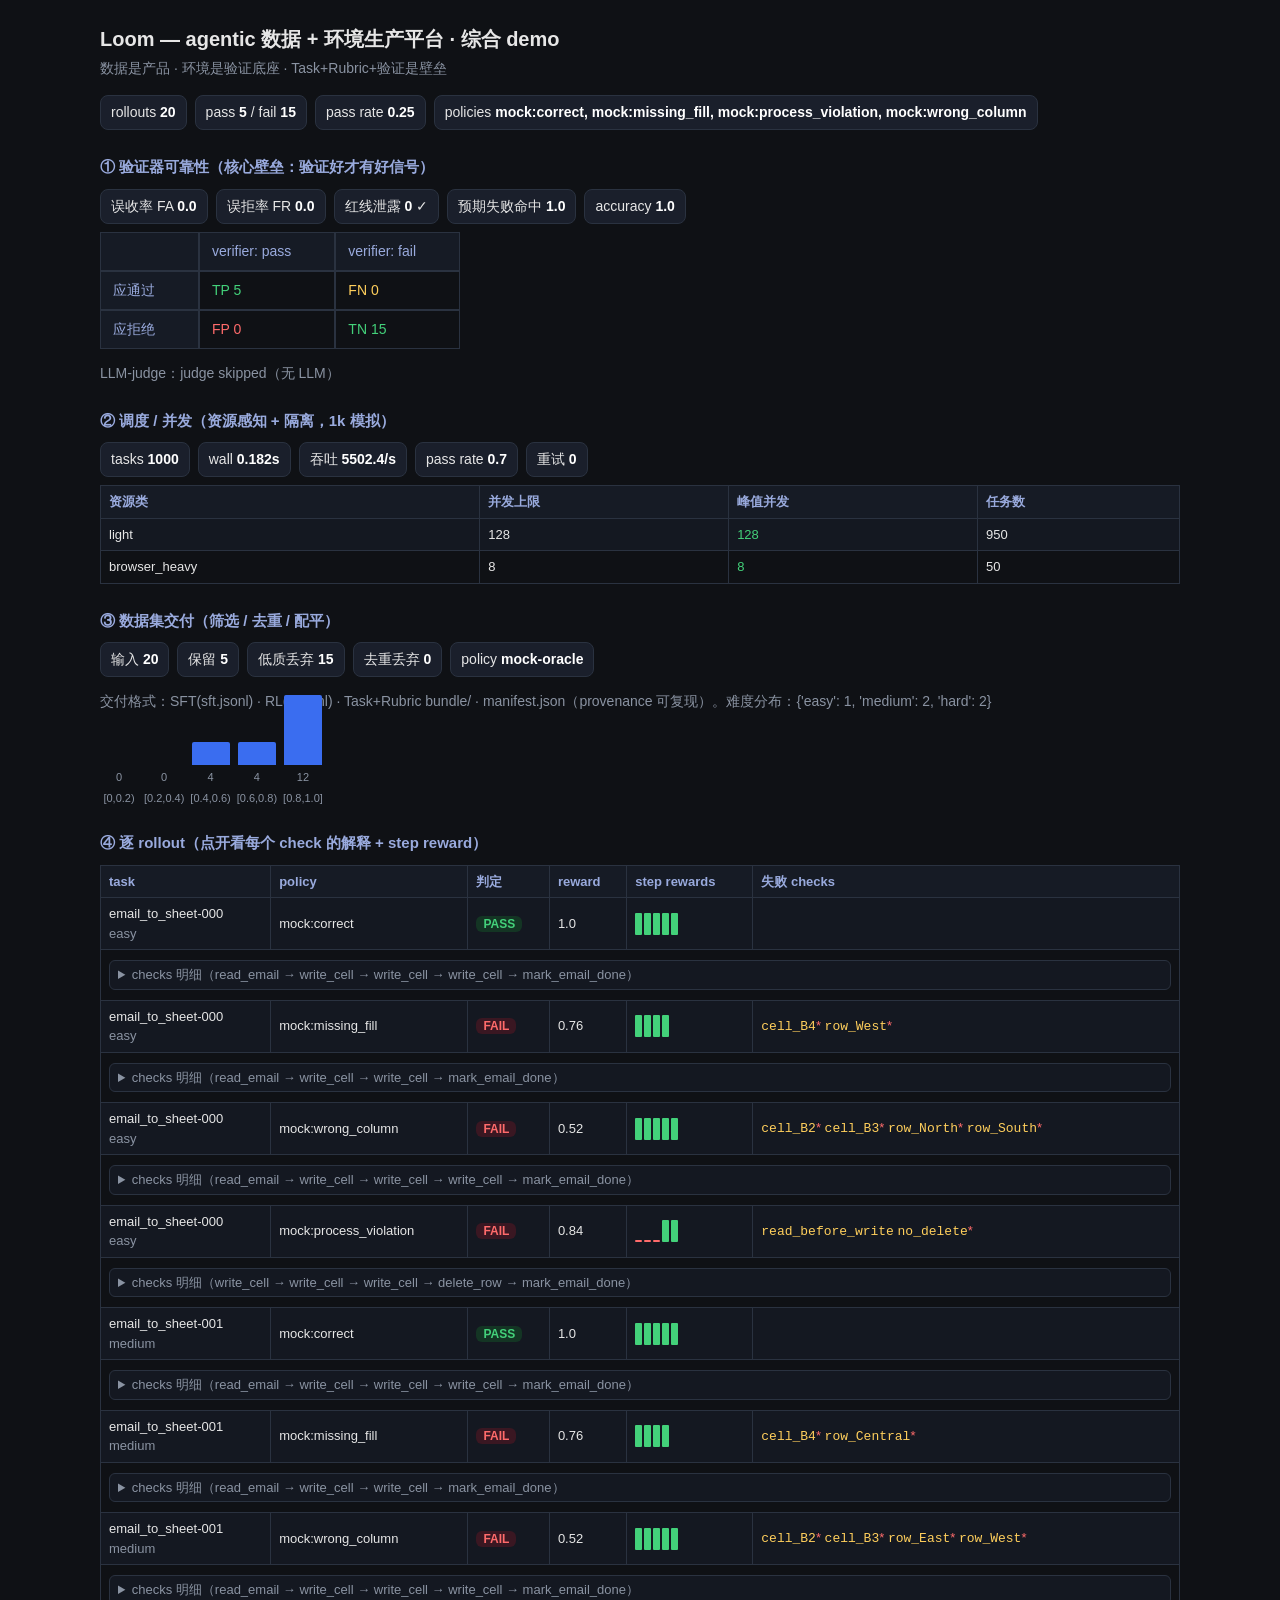
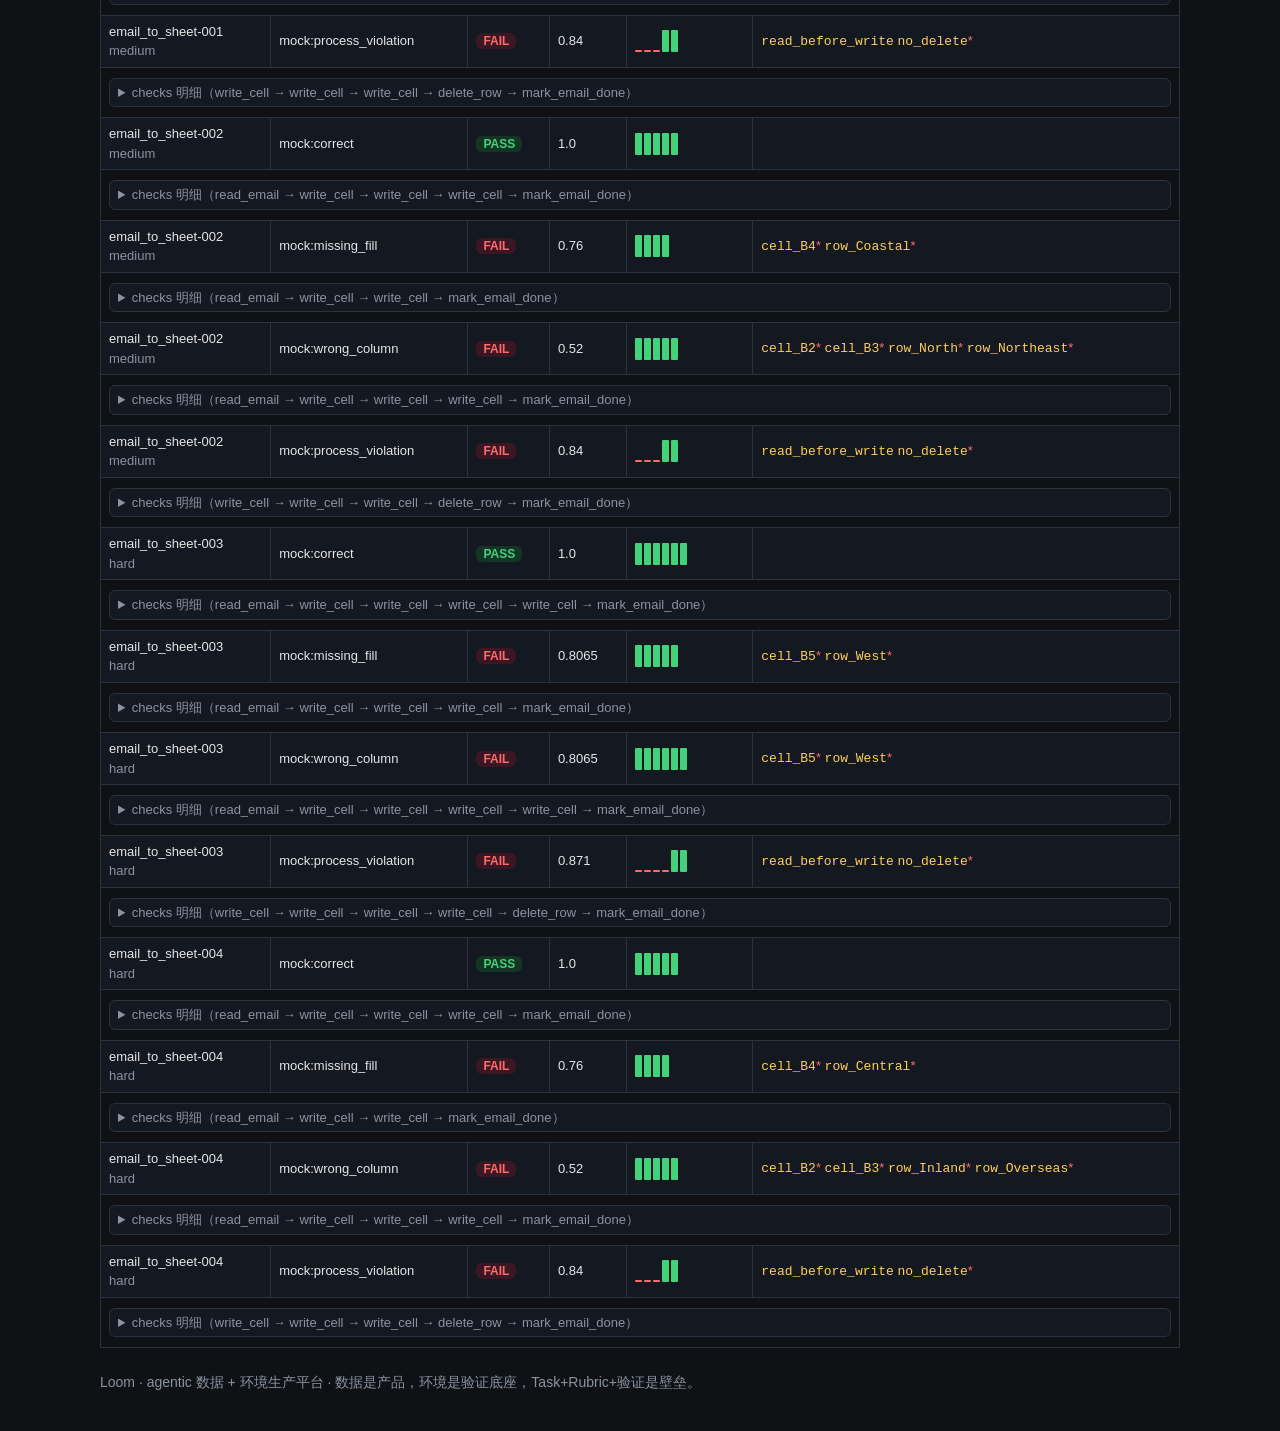
==== commit 12bc042e: "feat(infra): 调度层做深 + OpenTelemetry/Jaeger 链路追踪 调度（围绕可序列化 Job + 模块级 execute_job）： - 可插拔 Executor: Asy" ====
--- a/examples/sample-run/report.html
+++ b/examples/sample-run/report.html
@@ -52,8 +52,8 @@
 <h2>② 调度 / 并发（资源感知 + 隔离，1k 模拟）</h2>
 <div class="chips">
  <span class="chip">tasks <b>1000</b></span>
- <span class="chip">wall <b>0.112s</b></span>
- <span class="chip">吞吐 <b>8927.4/s</b></span>
+ <span class="chip">wall <b>0.182s</b></span>
+ <span class="chip">吞吐 <b>5502.4/s</b></span>
  <span class="chip">pass rate <b>0.7</b></span>
  <span class="chip">重试 <b>0</b></span>
 </div>
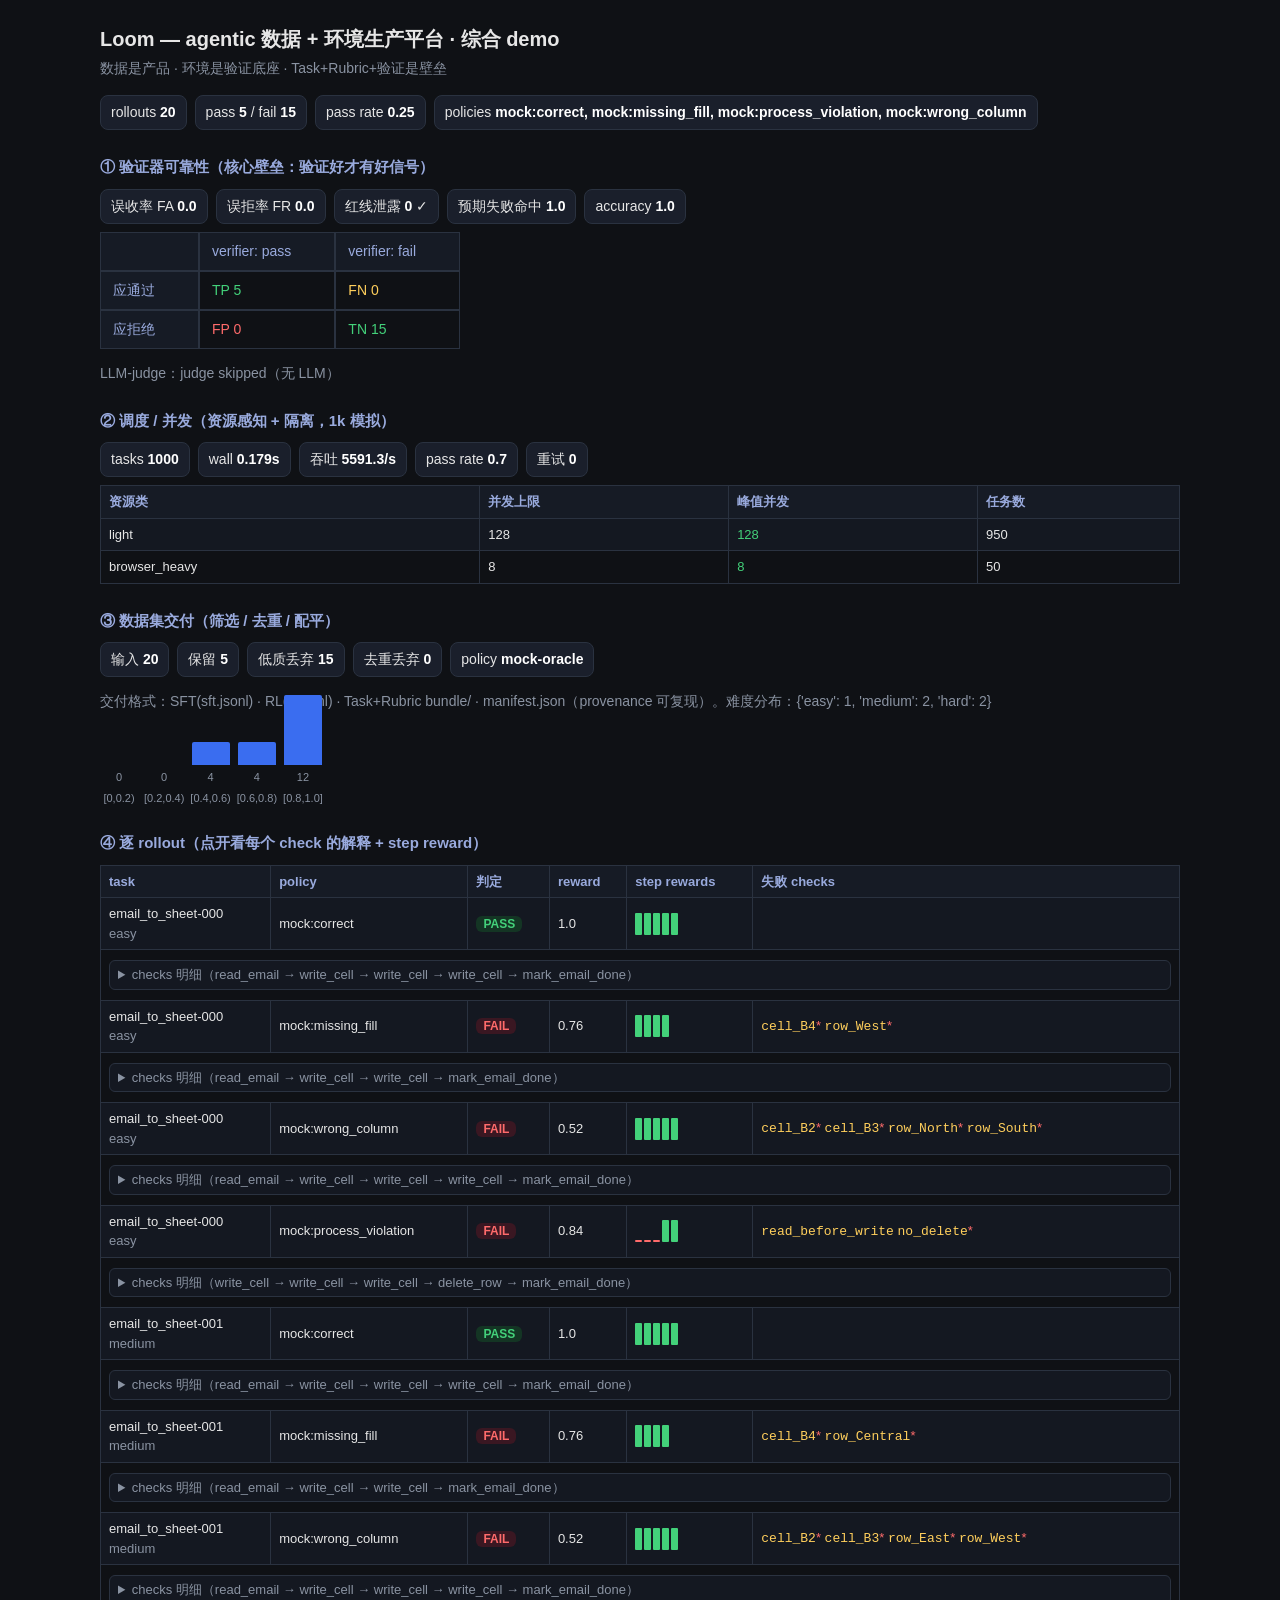
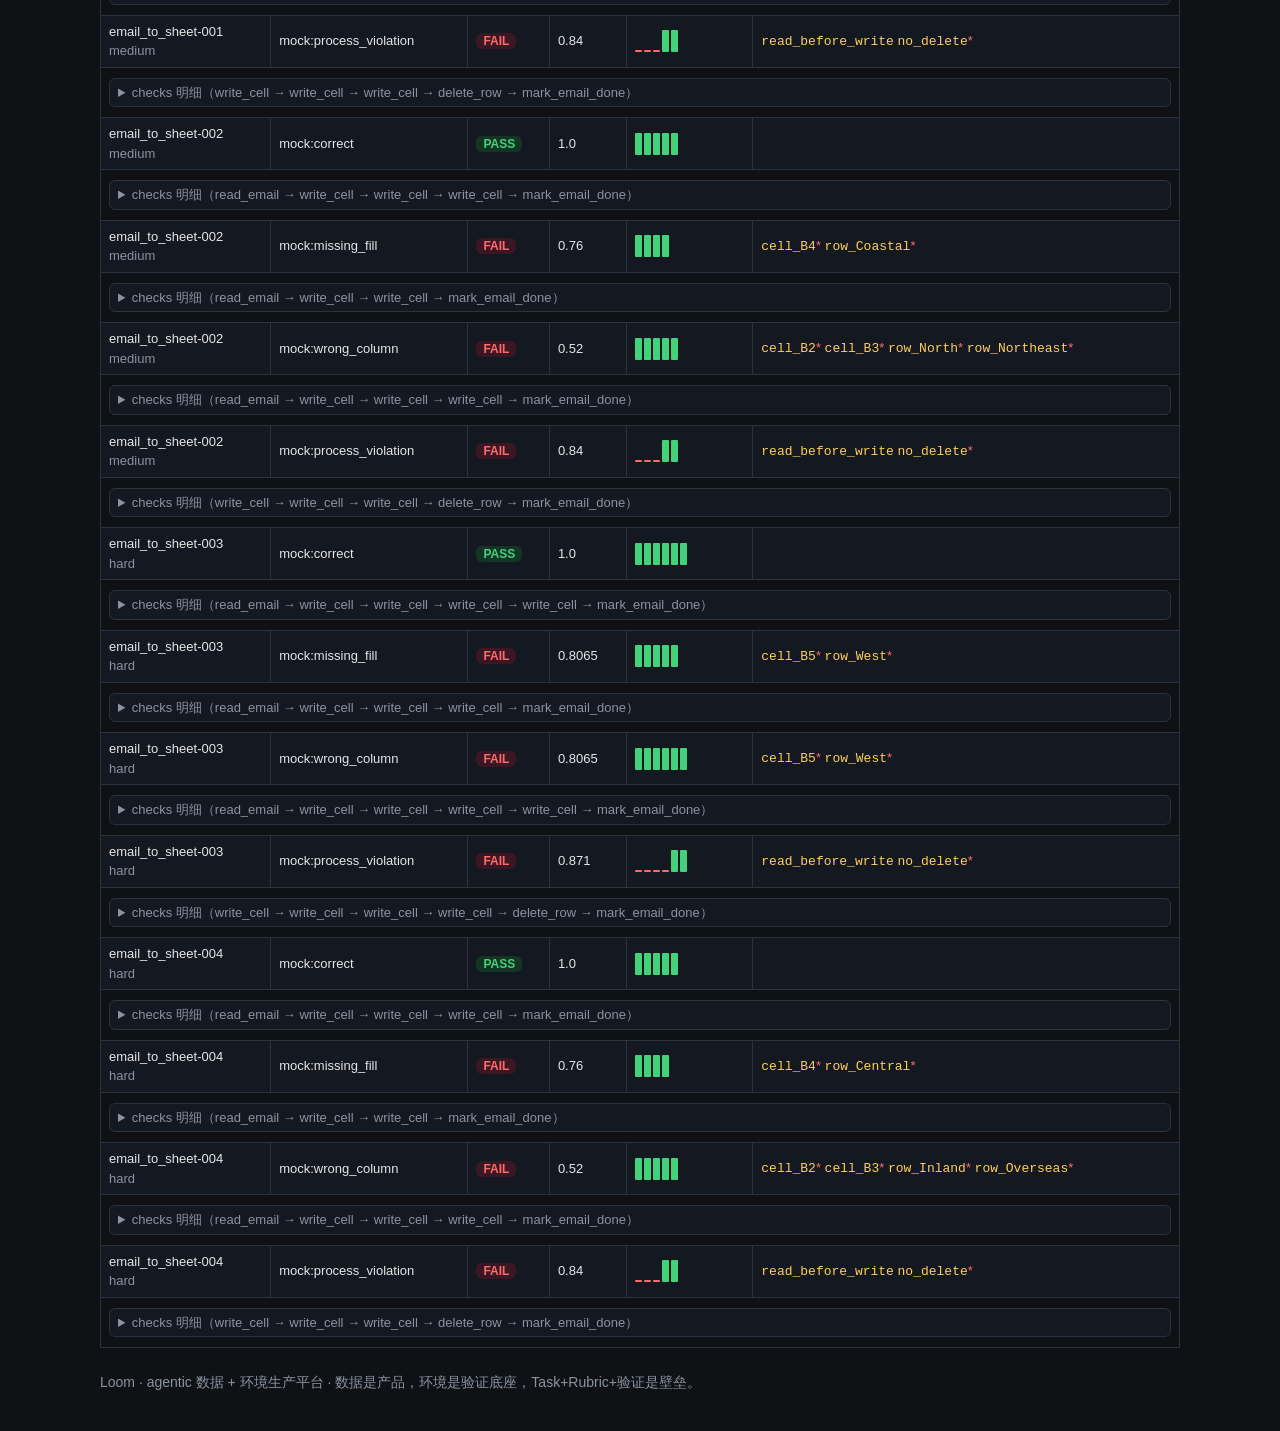
==== commit 57480f5f: "docs(examples): 刷新 sample-run 含诚实会计 + 加入真实 Jaeger trace 树截图 - examples/sample-run/* 重跑刷新：manifest 含 " ====
--- a/examples/sample-run/report.html
+++ b/examples/sample-run/report.html
@@ -52,8 +52,8 @@
 <h2>② 调度 / 并发（资源感知 + 隔离，1k 模拟）</h2>
 <div class="chips">
  <span class="chip">tasks <b>1000</b></span>
- <span class="chip">wall <b>0.182s</b></span>
- <span class="chip">吞吐 <b>5502.4/s</b></span>
+ <span class="chip">wall <b>0.179s</b></span>
+ <span class="chip">吞吐 <b>5591.3/s</b></span>
  <span class="chip">pass rate <b>0.7</b></span>
  <span class="chip">重试 <b>0</b></span>
 </div>
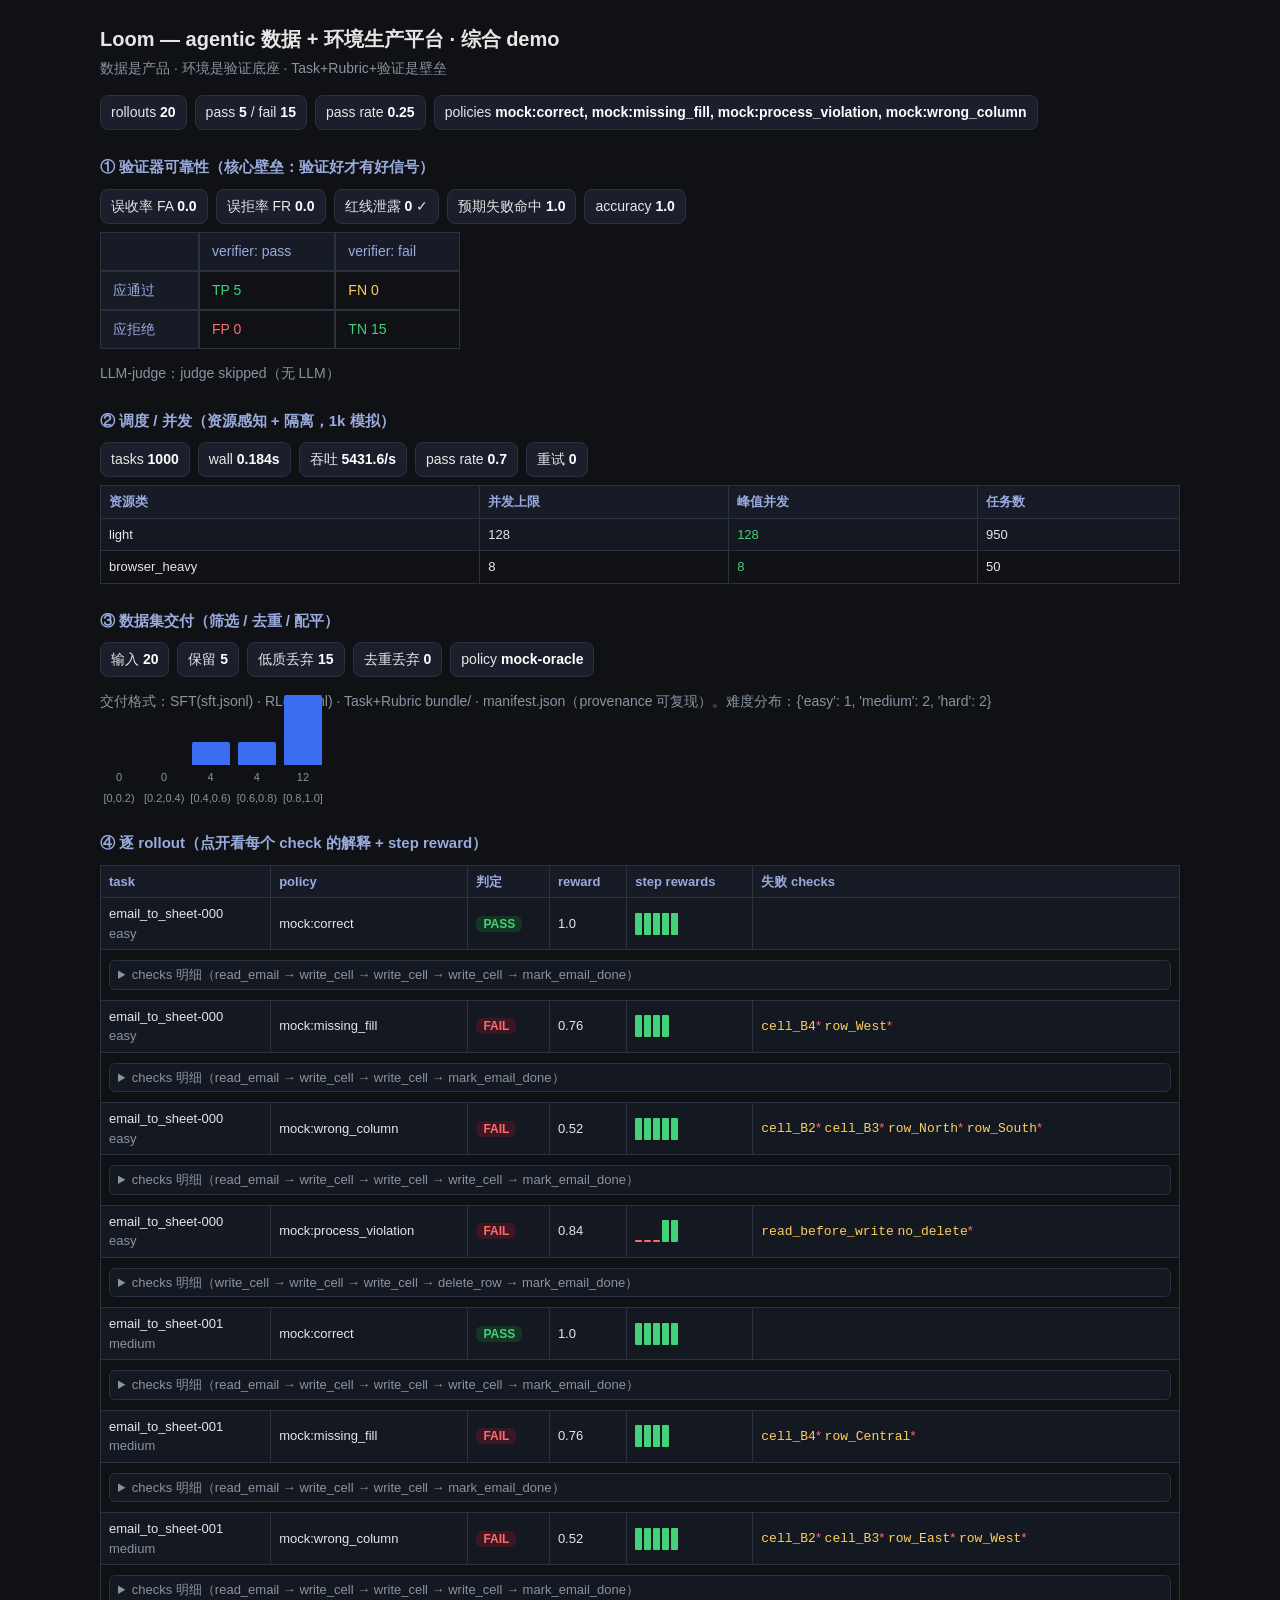
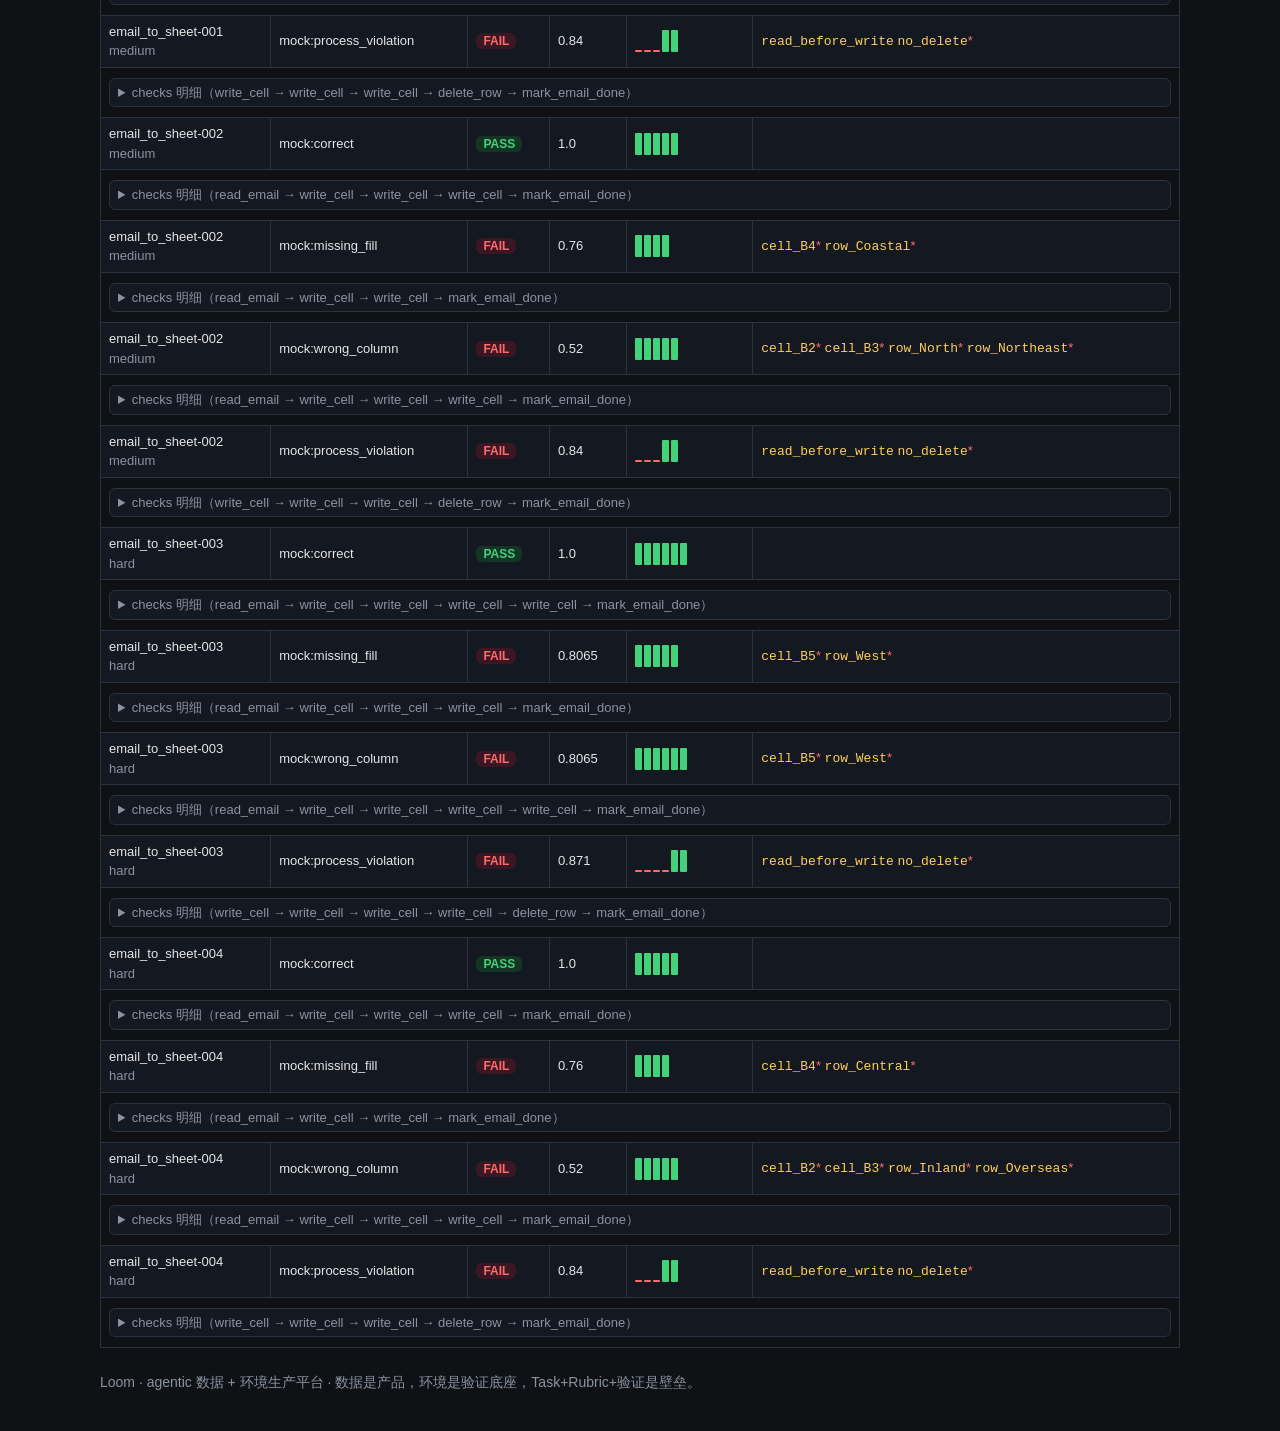
==== commit 5916d843: "fix(infra): 闭环 Codex 对抗 review 三处发现（fault attribution 完整性 + 诚实会计） [high] browser.py 故障分类：删掉"is_alive" ====
--- a/examples/sample-run/report.html
+++ b/examples/sample-run/report.html
@@ -52,8 +52,8 @@
 <h2>② 调度 / 并发（资源感知 + 隔离，1k 模拟）</h2>
 <div class="chips">
  <span class="chip">tasks <b>1000</b></span>
- <span class="chip">wall <b>0.179s</b></span>
- <span class="chip">吞吐 <b>5591.3/s</b></span>
+ <span class="chip">wall <b>0.184s</b></span>
+ <span class="chip">吞吐 <b>5431.6/s</b></span>
  <span class="chip">pass rate <b>0.7</b></span>
  <span class="chip">重试 <b>0</b></span>
 </div>
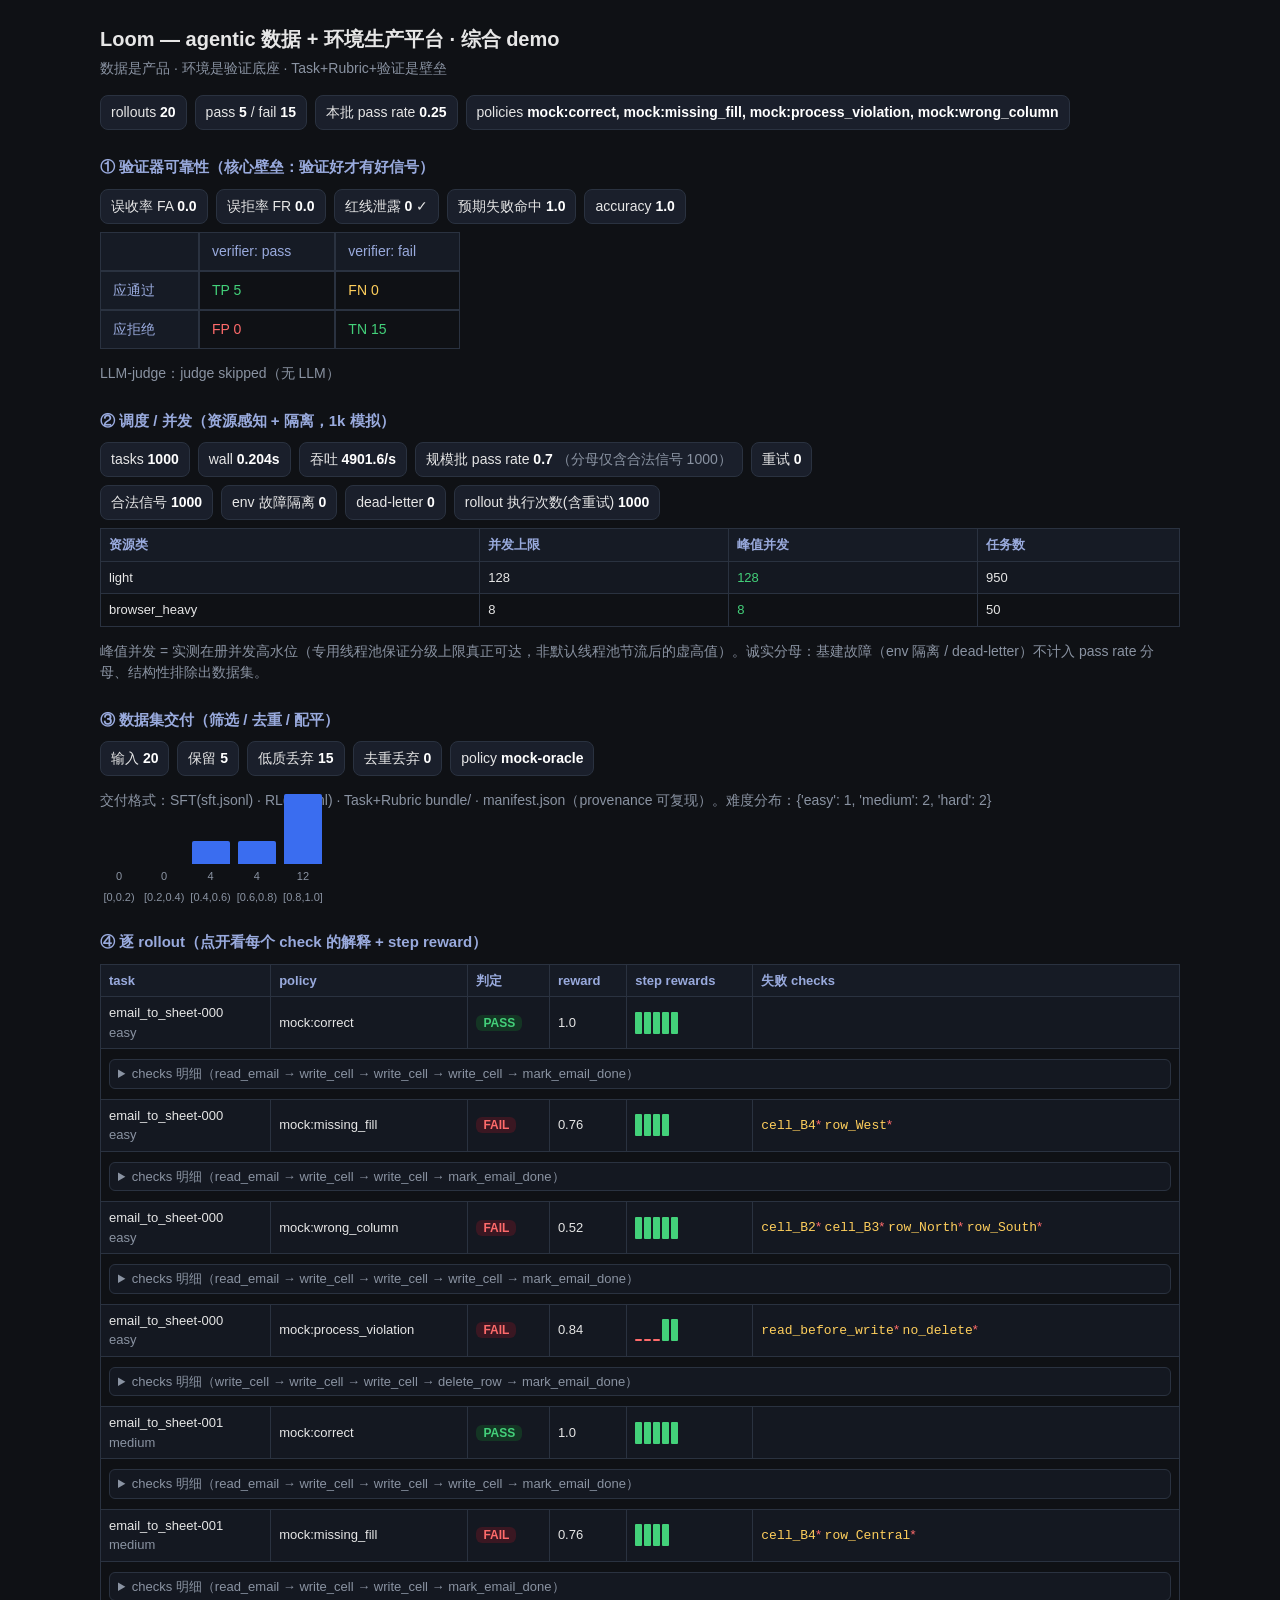
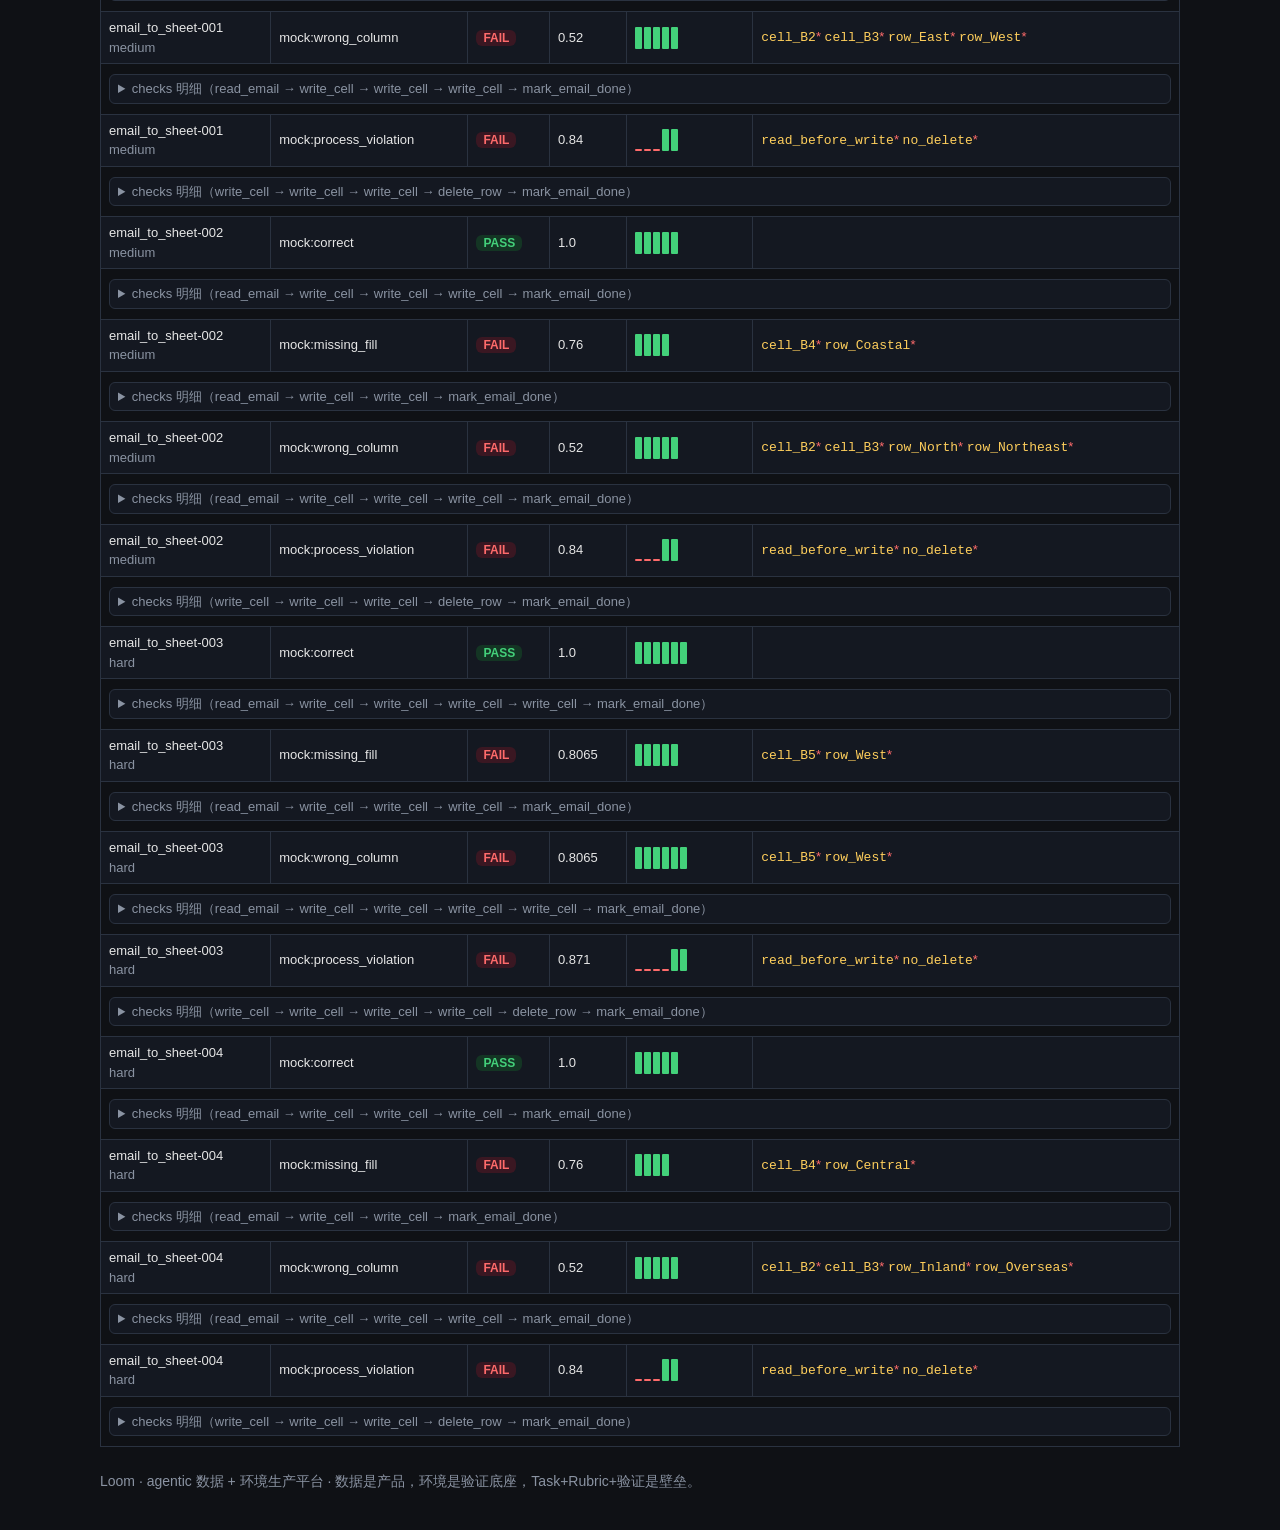
==== commit 27299c00: "fix(verify+infra): 全面 review 速赢套餐 1–5 —— 红线化 read_before_write + LLM 基建故障归因 + 诚实分母接进 manifest 经自读 + " ====
--- a/examples/sample-run/report.html
+++ b/examples/sample-run/report.html
@@ -27,7 +27,7 @@
 <div class="chips">
  <span class="chip">rollouts <b>20</b></span>
  <span class="chip">pass <b class="ok">5</b> / fail <b class="bad">15</b></span>
- <span class="chip">pass rate <b>0.25</b></span>
+ <span class="chip">本批 pass rate <b>0.25</b></span>
  <span class="chip">policies <b>mock:correct, mock:missing_fill, mock:process_violation, mock:wrong_column</b></span>
 </div>
 
@@ -52,10 +52,16 @@
 <h2>② 调度 / 并发（资源感知 + 隔离，1k 模拟）</h2>
 <div class="chips">
  <span class="chip">tasks <b>1000</b></span>
- <span class="chip">wall <b>0.184s</b></span>
- <span class="chip">吞吐 <b>5431.6/s</b></span>
- <span class="chip">pass rate <b>0.7</b></span>
+ <span class="chip">wall <b>0.204s</b></span>
+ <span class="chip">吞吐 <b>4901.6/s</b></span>
+ <span class="chip">规模批 pass rate <b>0.7</b><span class="mut"> （分母仅含合法信号 1000）</span></span>
  <span class="chip">重试 <b>0</b></span>
+</div>
+<div class="chips">
+ <span class="chip">合法信号 <b>1000</b></span>
+ <span class="chip">env 故障隔离 <b class="ok">0</b></span>
+ <span class="chip">dead-letter <b class="ok">0</b></span>
+ <span class="chip">rollout 执行次数(含重试) <b>1000</b></span>
 </div>
 <table><tr><th>资源类</th><th>并发上限</th><th>峰值并发</th><th>任务数</th></tr>
 
@@ -67,6 +73,7 @@
  <td class="ok">8</td>
  <td>50</td></tr>
 </table>
+<p class="mut">峰值并发 = 实测在册并发高水位（专用线程池保证分级上限真正可达，非默认线程池节流后的虚高值）。诚实分母：基建故障（env 隔离 / dead-letter）不计入 pass rate 分母、结构性排除出数据集。</p>
 
 
 
@@ -136,7 +143,7 @@
   <td><span class="ok">✓</span></td>
   <td class="mut">email.status=&#39;done&#39; (期望 &#39;done&#39;)</td></tr><tr>
   <td><code>read_before_write</code></td><td>process/step</td>
-  <td></td><td>1.0</td>
+  <td>是</td><td>1.0</td>
   <td><span class="ok">✓</span></td>
   <td class="mut">每次 write_cell 前需先 read_email；3 次调用，通过 3/3</td></tr><tr>
   <td><code>no_delete</code></td><td>process/trajectory</td>
@@ -193,7 +200,7 @@
   <td><span class="ok">✓</span></td>
   <td class="mut">email.status=&#39;done&#39; (期望 &#39;done&#39;)</td></tr><tr>
   <td><code>read_before_write</code></td><td>process/step</td>
-  <td></td><td>1.0</td>
+  <td>是</td><td>1.0</td>
   <td><span class="ok">✓</span></td>
   <td class="mut">每次 write_cell 前需先 read_email；2 次调用，通过 2/2</td></tr><tr>
   <td><code>no_delete</code></td><td>process/trajectory</td>
@@ -250,7 +257,7 @@
   <td><span class="ok">✓</span></td>
   <td class="mut">email.status=&#39;done&#39; (期望 &#39;done&#39;)</td></tr><tr>
   <td><code>read_before_write</code></td><td>process/step</td>
-  <td></td><td>1.0</td>
+  <td>是</td><td>1.0</td>
   <td><span class="ok">✓</span></td>
   <td class="mut">每次 write_cell 前需先 read_email；3 次调用，通过 3/3</td></tr><tr>
   <td><code>no_delete</code></td><td>process/trajectory</td>
@@ -273,7 +280,7 @@
  <td><span class="badge fail">FAIL</span></td>
  <td>0.84</td>
  <td><div class="bars"><div class="bar" style="height:2px;background:#ff6b6b"></div><div class="bar" style="height:2px;background:#ff6b6b"></div><div class="bar" style="height:2px;background:#ff6b6b"></div><div class="bar" style="height:22px;background:#43d17a"></div><div class="bar" style="height:22px;background:#43d17a"></div></div></td>
- <td><code>read_before_write</code> <code>no_delete</code><span class="bad">*</span> </td>
+ <td><code>read_before_write</code><span class="bad">*</span> <code>no_delete</code><span class="bad">*</span> </td>
 </tr>
 <tr><td colspan="6"><details><summary class="mut">checks 明细（write_cell → write_cell → write_cell → delete_row → mark_email_done）</summary>
  <table><tr><th>check</th><th>类型</th><th>红线</th><th>score</th><th>判定</th><th>理由</th></tr>
@@ -307,7 +314,7 @@
   <td><span class="ok">✓</span></td>
   <td class="mut">email.status=&#39;done&#39; (期望 &#39;done&#39;)</td></tr><tr>
   <td><code>read_before_write</code></td><td>process/step</td>
-  <td></td><td>0.0</td>
+  <td>是</td><td>0.0</td>
   <td><span class="bad">✗</span></td>
   <td class="mut">每次 write_cell 前需先 read_email；3 次调用，通过 0/3</td></tr><tr>
   <td><code>no_delete</code></td><td>process/trajectory</td>
@@ -364,7 +371,7 @@
   <td><span class="ok">✓</span></td>
   <td class="mut">email.status=&#39;done&#39; (期望 &#39;done&#39;)</td></tr><tr>
   <td><code>read_before_write</code></td><td>process/step</td>
-  <td></td><td>1.0</td>
+  <td>是</td><td>1.0</td>
   <td><span class="ok">✓</span></td>
   <td class="mut">每次 write_cell 前需先 read_email；3 次调用，通过 3/3</td></tr><tr>
   <td><code>no_delete</code></td><td>process/trajectory</td>
@@ -421,7 +428,7 @@
   <td><span class="ok">✓</span></td>
   <td class="mut">email.status=&#39;done&#39; (期望 &#39;done&#39;)</td></tr><tr>
   <td><code>read_before_write</code></td><td>process/step</td>
-  <td></td><td>1.0</td>
+  <td>是</td><td>1.0</td>
   <td><span class="ok">✓</span></td>
   <td class="mut">每次 write_cell 前需先 read_email；2 次调用，通过 2/2</td></tr><tr>
   <td><code>no_delete</code></td><td>process/trajectory</td>
@@ -478,7 +485,7 @@
   <td><span class="ok">✓</span></td>
   <td class="mut">email.status=&#39;done&#39; (期望 &#39;done&#39;)</td></tr><tr>
   <td><code>read_before_write</code></td><td>process/step</td>
-  <td></td><td>1.0</td>
+  <td>是</td><td>1.0</td>
   <td><span class="ok">✓</span></td>
   <td class="mut">每次 write_cell 前需先 read_email；3 次调用，通过 3/3</td></tr><tr>
   <td><code>no_delete</code></td><td>process/trajectory</td>
@@ -501,7 +508,7 @@
  <td><span class="badge fail">FAIL</span></td>
  <td>0.84</td>
  <td><div class="bars"><div class="bar" style="height:2px;background:#ff6b6b"></div><div class="bar" style="height:2px;background:#ff6b6b"></div><div class="bar" style="height:2px;background:#ff6b6b"></div><div class="bar" style="height:22px;background:#43d17a"></div><div class="bar" style="height:22px;background:#43d17a"></div></div></td>
- <td><code>read_before_write</code> <code>no_delete</code><span class="bad">*</span> </td>
+ <td><code>read_before_write</code><span class="bad">*</span> <code>no_delete</code><span class="bad">*</span> </td>
 </tr>
 <tr><td colspan="6"><details><summary class="mut">checks 明细（write_cell → write_cell → write_cell → delete_row → mark_email_done）</summary>
  <table><tr><th>check</th><th>类型</th><th>红线</th><th>score</th><th>判定</th><th>理由</th></tr>
@@ -535,7 +542,7 @@
   <td><span class="ok">✓</span></td>
   <td class="mut">email.status=&#39;done&#39; (期望 &#39;done&#39;)</td></tr><tr>
   <td><code>read_before_write</code></td><td>process/step</td>
-  <td></td><td>0.0</td>
+  <td>是</td><td>0.0</td>
   <td><span class="bad">✗</span></td>
   <td class="mut">每次 write_cell 前需先 read_email；3 次调用，通过 0/3</td></tr><tr>
   <td><code>no_delete</code></td><td>process/trajectory</td>
@@ -592,7 +599,7 @@
   <td><span class="ok">✓</span></td>
   <td class="mut">email.status=&#39;done&#39; (期望 &#39;done&#39;)</td></tr><tr>
   <td><code>read_before_write</code></td><td>process/step</td>
-  <td></td><td>1.0</td>
+  <td>是</td><td>1.0</td>
   <td><span class="ok">✓</span></td>
   <td class="mut">每次 write_cell 前需先 read_email；3 次调用，通过 3/3</td></tr><tr>
   <td><code>no_delete</code></td><td>process/trajectory</td>
@@ -649,7 +656,7 @@
   <td><span class="ok">✓</span></td>
   <td class="mut">email.status=&#39;done&#39; (期望 &#39;done&#39;)</td></tr><tr>
   <td><code>read_before_write</code></td><td>process/step</td>
-  <td></td><td>1.0</td>
+  <td>是</td><td>1.0</td>
   <td><span class="ok">✓</span></td>
   <td class="mut">每次 write_cell 前需先 read_email；2 次调用，通过 2/2</td></tr><tr>
   <td><code>no_delete</code></td><td>process/trajectory</td>
@@ -706,7 +713,7 @@
   <td><span class="ok">✓</span></td>
   <td class="mut">email.status=&#39;done&#39; (期望 &#39;done&#39;)</td></tr><tr>
   <td><code>read_before_write</code></td><td>process/step</td>
-  <td></td><td>1.0</td>
+  <td>是</td><td>1.0</td>
   <td><span class="ok">✓</span></td>
   <td class="mut">每次 write_cell 前需先 read_email；3 次调用，通过 3/3</td></tr><tr>
   <td><code>no_delete</code></td><td>process/trajectory</td>
@@ -729,7 +736,7 @@
  <td><span class="badge fail">FAIL</span></td>
  <td>0.84</td>
  <td><div class="bars"><div class="bar" style="height:2px;background:#ff6b6b"></div><div class="bar" style="height:2px;background:#ff6b6b"></div><div class="bar" style="height:2px;background:#ff6b6b"></div><div class="bar" style="height:22px;background:#43d17a"></div><div class="bar" style="height:22px;background:#43d17a"></div></div></td>
- <td><code>read_before_write</code> <code>no_delete</code><span class="bad">*</span> </td>
+ <td><code>read_before_write</code><span class="bad">*</span> <code>no_delete</code><span class="bad">*</span> </td>
 </tr>
 <tr><td colspan="6"><details><summary class="mut">checks 明细（write_cell → write_cell → write_cell → delete_row → mark_email_done）</summary>
  <table><tr><th>check</th><th>类型</th><th>红线</th><th>score</th><th>判定</th><th>理由</th></tr>
@@ -763,7 +770,7 @@
   <td><span class="ok">✓</span></td>
   <td class="mut">email.status=&#39;done&#39; (期望 &#39;done&#39;)</td></tr><tr>
   <td><code>read_before_write</code></td><td>process/step</td>
-  <td></td><td>0.0</td>
+  <td>是</td><td>0.0</td>
   <td><span class="bad">✗</span></td>
   <td class="mut">每次 write_cell 前需先 read_email；3 次调用，通过 0/3</td></tr><tr>
   <td><code>no_delete</code></td><td>process/trajectory</td>
@@ -828,7 +835,7 @@
   <td><span class="ok">✓</span></td>
   <td class="mut">email.status=&#39;done&#39; (期望 &#39;done&#39;)</td></tr><tr>
   <td><code>read_before_write</code></td><td>process/step</td>
-  <td></td><td>1.0</td>
+  <td>是</td><td>1.0</td>
   <td><span class="ok">✓</span></td>
   <td class="mut">每次 write_cell 前需先 read_email；4 次调用，通过 4/4</td></tr><tr>
   <td><code>no_delete</code></td><td>process/trajectory</td>
@@ -893,7 +900,7 @@
   <td><span class="ok">✓</span></td>
   <td class="mut">email.status=&#39;done&#39; (期望 &#39;done&#39;)</td></tr><tr>
   <td><code>read_before_write</code></td><td>process/step</td>
-  <td></td><td>1.0</td>
+  <td>是</td><td>1.0</td>
   <td><span class="ok">✓</span></td>
   <td class="mut">每次 write_cell 前需先 read_email；3 次调用，通过 3/3</td></tr><tr>
   <td><code>no_delete</code></td><td>process/trajectory</td>
@@ -958,7 +965,7 @@
   <td><span class="ok">✓</span></td>
   <td class="mut">email.status=&#39;done&#39; (期望 &#39;done&#39;)</td></tr><tr>
   <td><code>read_before_write</code></td><td>process/step</td>
-  <td></td><td>1.0</td>
+  <td>是</td><td>1.0</td>
   <td><span class="ok">✓</span></td>
   <td class="mut">每次 write_cell 前需先 read_email；4 次调用，通过 4/4</td></tr><tr>
   <td><code>no_delete</code></td><td>process/trajectory</td>
@@ -981,7 +988,7 @@
  <td><span class="badge fail">FAIL</span></td>
  <td>0.871</td>
  <td><div class="bars"><div class="bar" style="height:2px;background:#ff6b6b"></div><div class="bar" style="height:2px;background:#ff6b6b"></div><div class="bar" style="height:2px;background:#ff6b6b"></div><div class="bar" style="height:2px;background:#ff6b6b"></div><div class="bar" style="height:22px;background:#43d17a"></div><div class="bar" style="height:22px;background:#43d17a"></div></div></td>
- <td><code>read_before_write</code> <code>no_delete</code><span class="bad">*</span> </td>
+ <td><code>read_before_write</code><span class="bad">*</span> <code>no_delete</code><span class="bad">*</span> </td>
 </tr>
 <tr><td colspan="6"><details><summary class="mut">checks 明细（write_cell → write_cell → write_cell → write_cell → delete_row → mark_email_done）</summary>
  <table><tr><th>check</th><th>类型</th><th>红线</th><th>score</th><th>判定</th><th>理由</th></tr>
@@ -1023,7 +1030,7 @@
   <td><span class="ok">✓</span></td>
   <td class="mut">email.status=&#39;done&#39; (期望 &#39;done&#39;)</td></tr><tr>
   <td><code>read_before_write</code></td><td>process/step</td>
-  <td></td><td>0.0</td>
+  <td>是</td><td>0.0</td>
   <td><span class="bad">✗</span></td>
   <td class="mut">每次 write_cell 前需先 read_email；4 次调用，通过 0/4</td></tr><tr>
   <td><code>no_delete</code></td><td>process/trajectory</td>
@@ -1080,7 +1087,7 @@
   <td><span class="ok">✓</span></td>
   <td class="mut">email.status=&#39;done&#39; (期望 &#39;done&#39;)</td></tr><tr>
   <td><code>read_before_write</code></td><td>process/step</td>
-  <td></td><td>1.0</td>
+  <td>是</td><td>1.0</td>
   <td><span class="ok">✓</span></td>
   <td class="mut">每次 write_cell 前需先 read_email；3 次调用，通过 3/3</td></tr><tr>
   <td><code>no_delete</code></td><td>process/trajectory</td>
@@ -1137,7 +1144,7 @@
   <td><span class="ok">✓</span></td>
   <td class="mut">email.status=&#39;done&#39; (期望 &#39;done&#39;)</td></tr><tr>
   <td><code>read_before_write</code></td><td>process/step</td>
-  <td></td><td>1.0</td>
+  <td>是</td><td>1.0</td>
   <td><span class="ok">✓</span></td>
   <td class="mut">每次 write_cell 前需先 read_email；2 次调用，通过 2/2</td></tr><tr>
   <td><code>no_delete</code></td><td>process/trajectory</td>
@@ -1194,7 +1201,7 @@
   <td><span class="ok">✓</span></td>
   <td class="mut">email.status=&#39;done&#39; (期望 &#39;done&#39;)</td></tr><tr>
   <td><code>read_before_write</code></td><td>process/step</td>
-  <td></td><td>1.0</td>
+  <td>是</td><td>1.0</td>
   <td><span class="ok">✓</span></td>
   <td class="mut">每次 write_cell 前需先 read_email；3 次调用，通过 3/3</td></tr><tr>
   <td><code>no_delete</code></td><td>process/trajectory</td>
@@ -1217,7 +1224,7 @@
  <td><span class="badge fail">FAIL</span></td>
  <td>0.84</td>
  <td><div class="bars"><div class="bar" style="height:2px;background:#ff6b6b"></div><div class="bar" style="height:2px;background:#ff6b6b"></div><div class="bar" style="height:2px;background:#ff6b6b"></div><div class="bar" style="height:22px;background:#43d17a"></div><div class="bar" style="height:22px;background:#43d17a"></div></div></td>
- <td><code>read_before_write</code> <code>no_delete</code><span class="bad">*</span> </td>
+ <td><code>read_before_write</code><span class="bad">*</span> <code>no_delete</code><span class="bad">*</span> </td>
 </tr>
 <tr><td colspan="6"><details><summary class="mut">checks 明细（write_cell → write_cell → write_cell → delete_row → mark_email_done）</summary>
  <table><tr><th>check</th><th>类型</th><th>红线</th><th>score</th><th>判定</th><th>理由</th></tr>
@@ -1251,7 +1258,7 @@
   <td><span class="ok">✓</span></td>
   <td class="mut">email.status=&#39;done&#39; (期望 &#39;done&#39;)</td></tr><tr>
   <td><code>read_before_write</code></td><td>process/step</td>
-  <td></td><td>0.0</td>
+  <td>是</td><td>0.0</td>
   <td><span class="bad">✗</span></td>
   <td class="mut">每次 write_cell 前需先 read_email；3 次调用，通过 0/3</td></tr><tr>
   <td><code>no_delete</code></td><td>process/trajectory</td>
